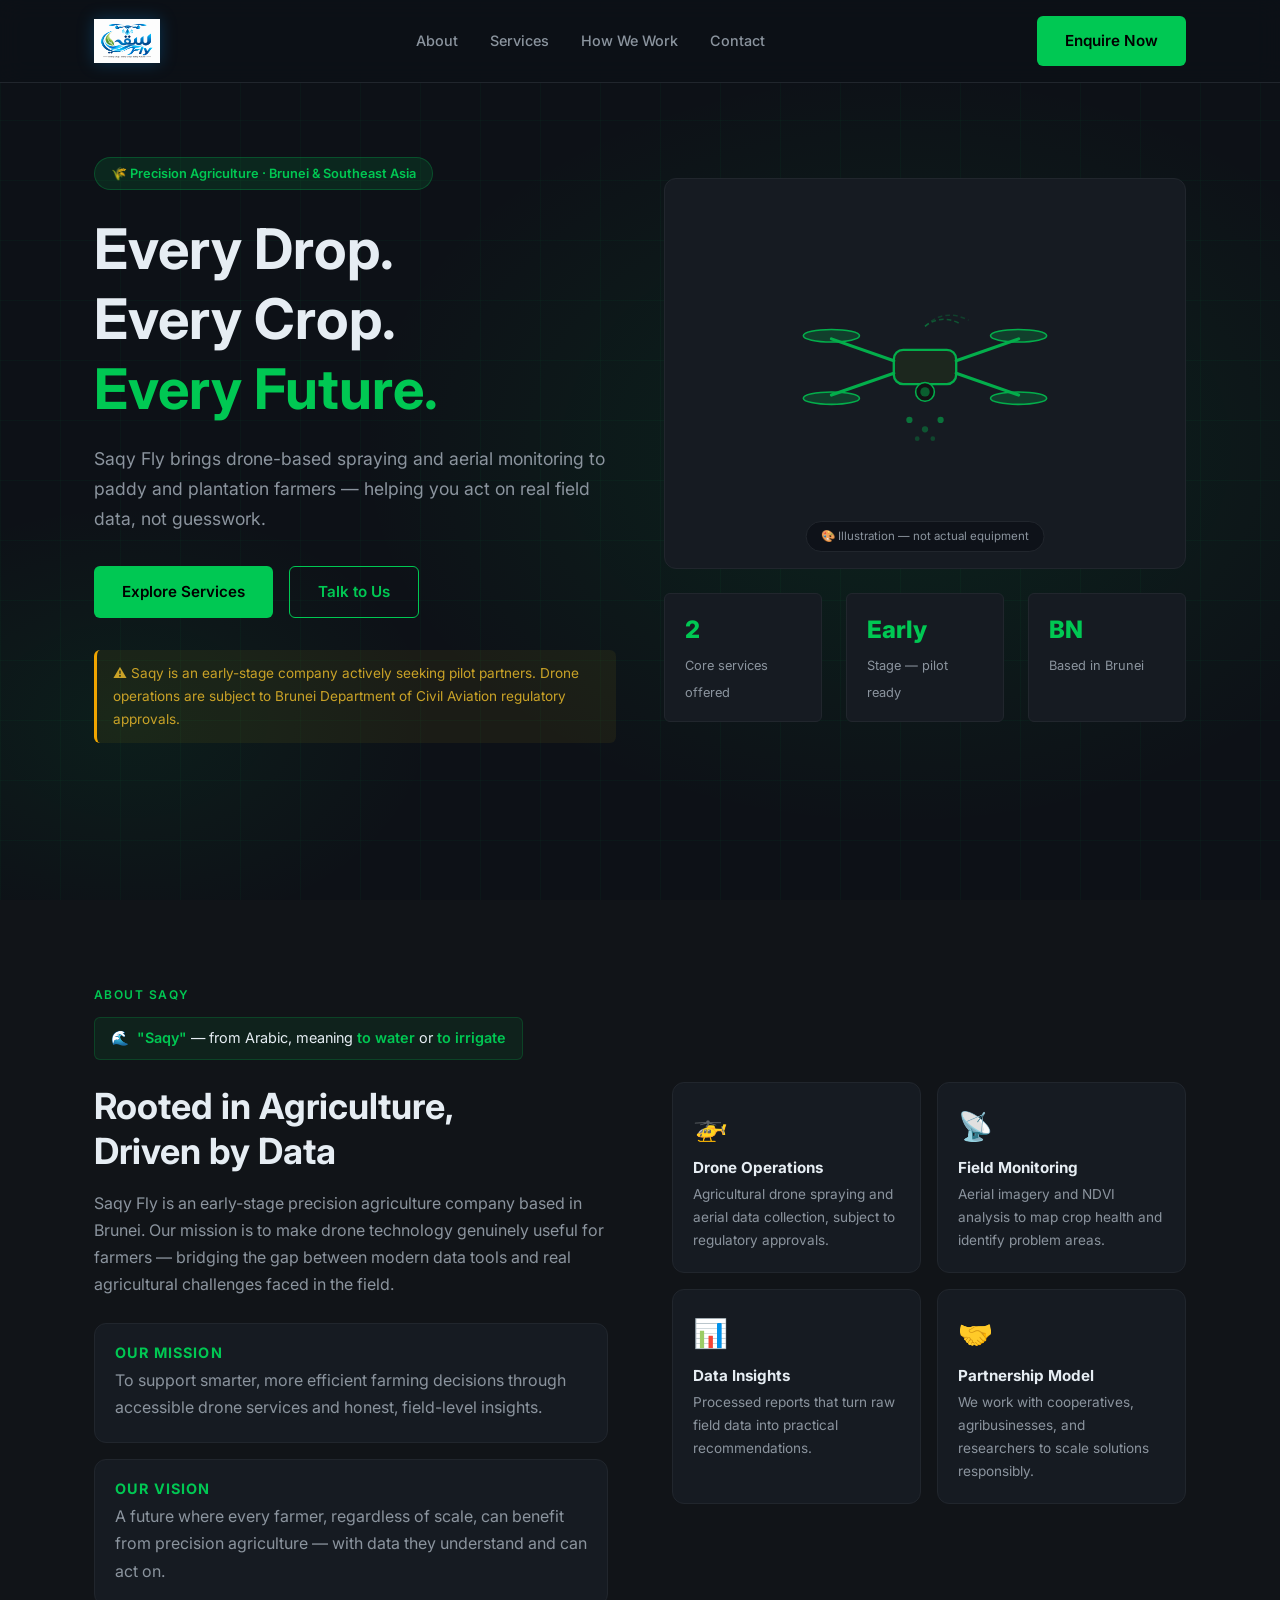
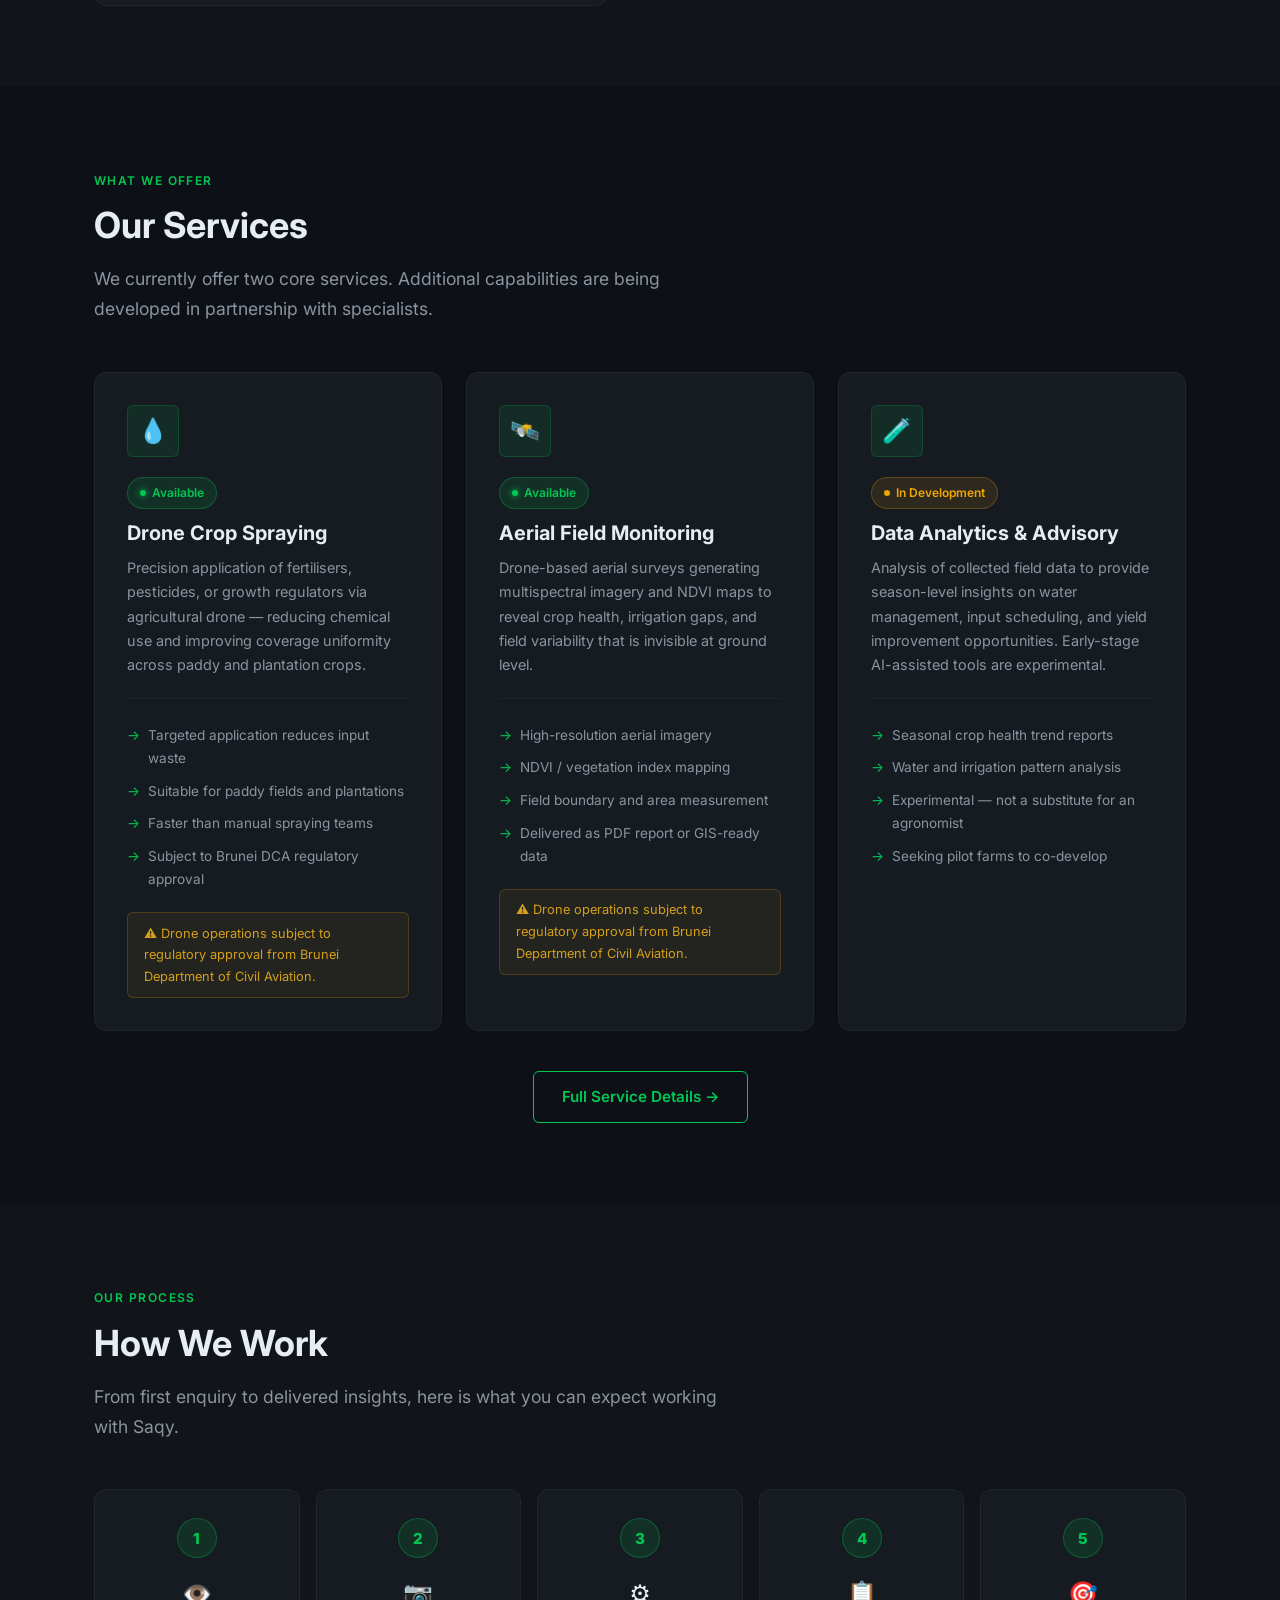
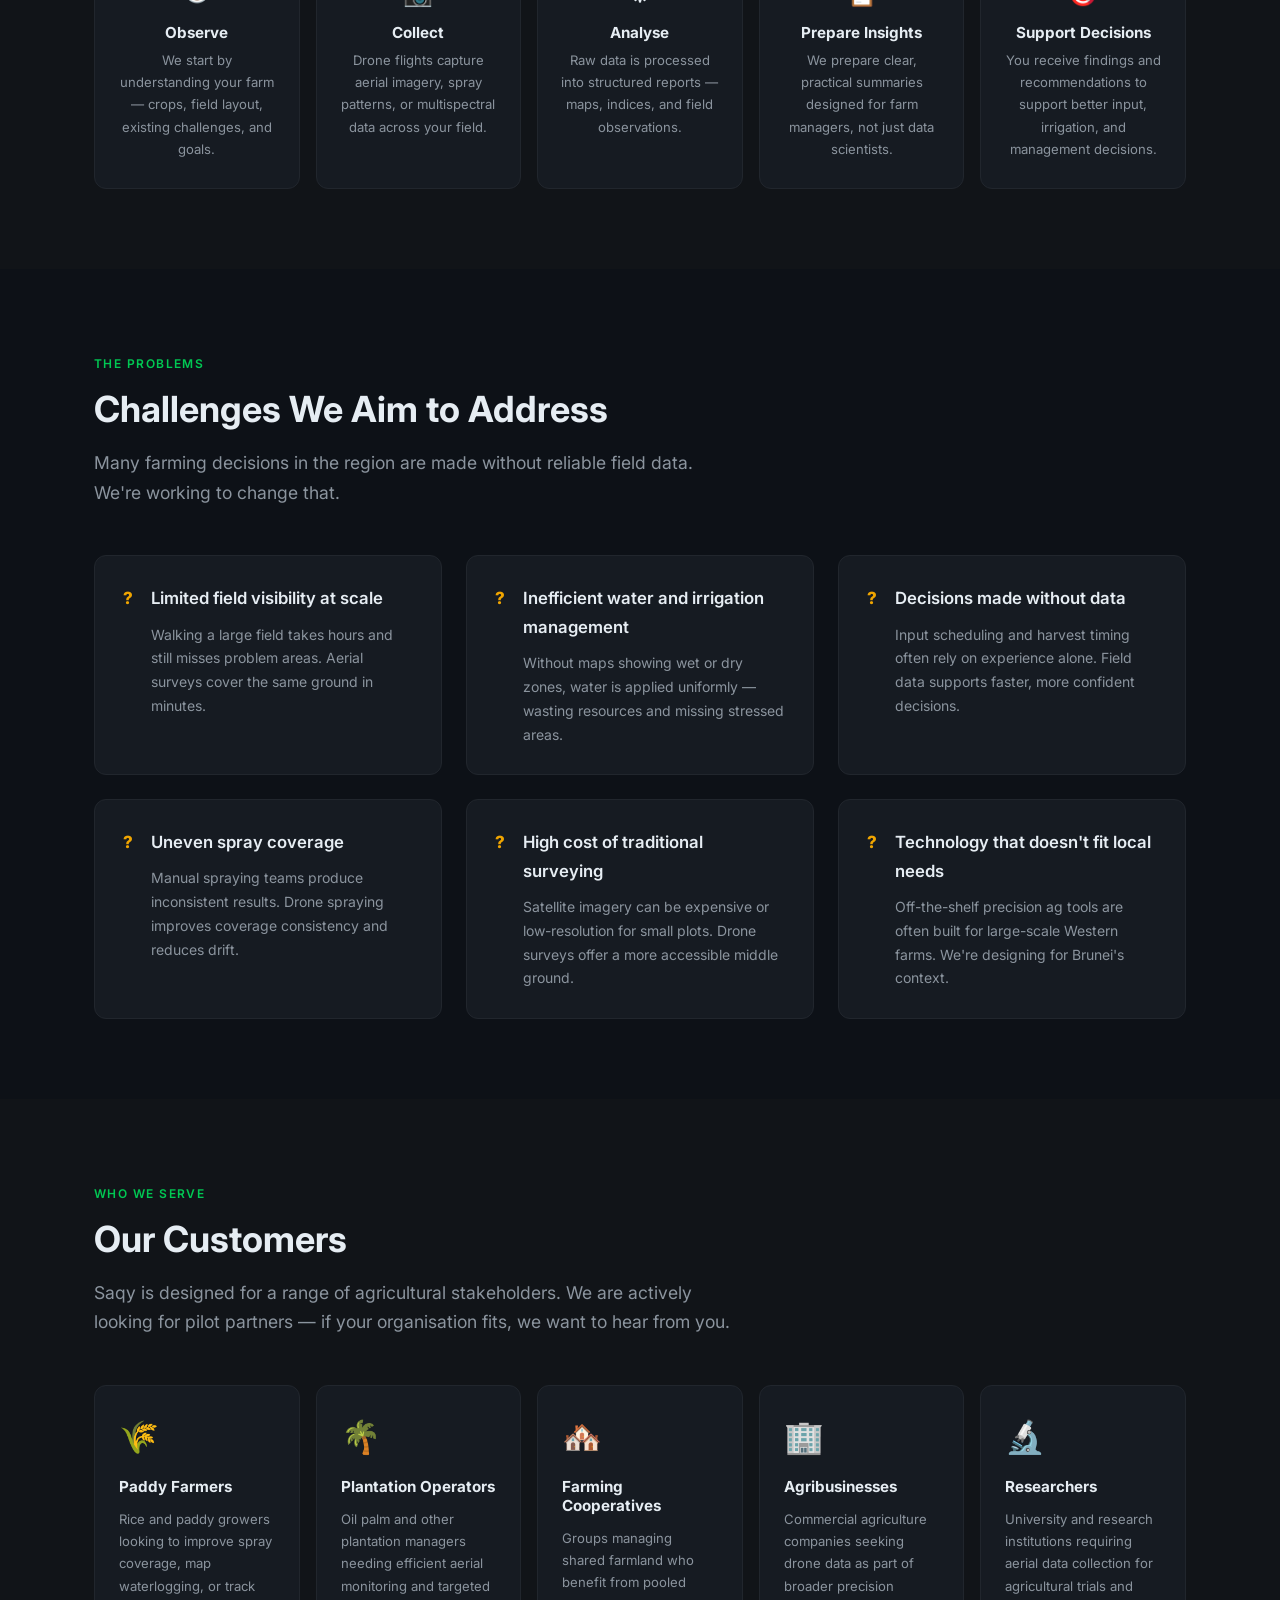
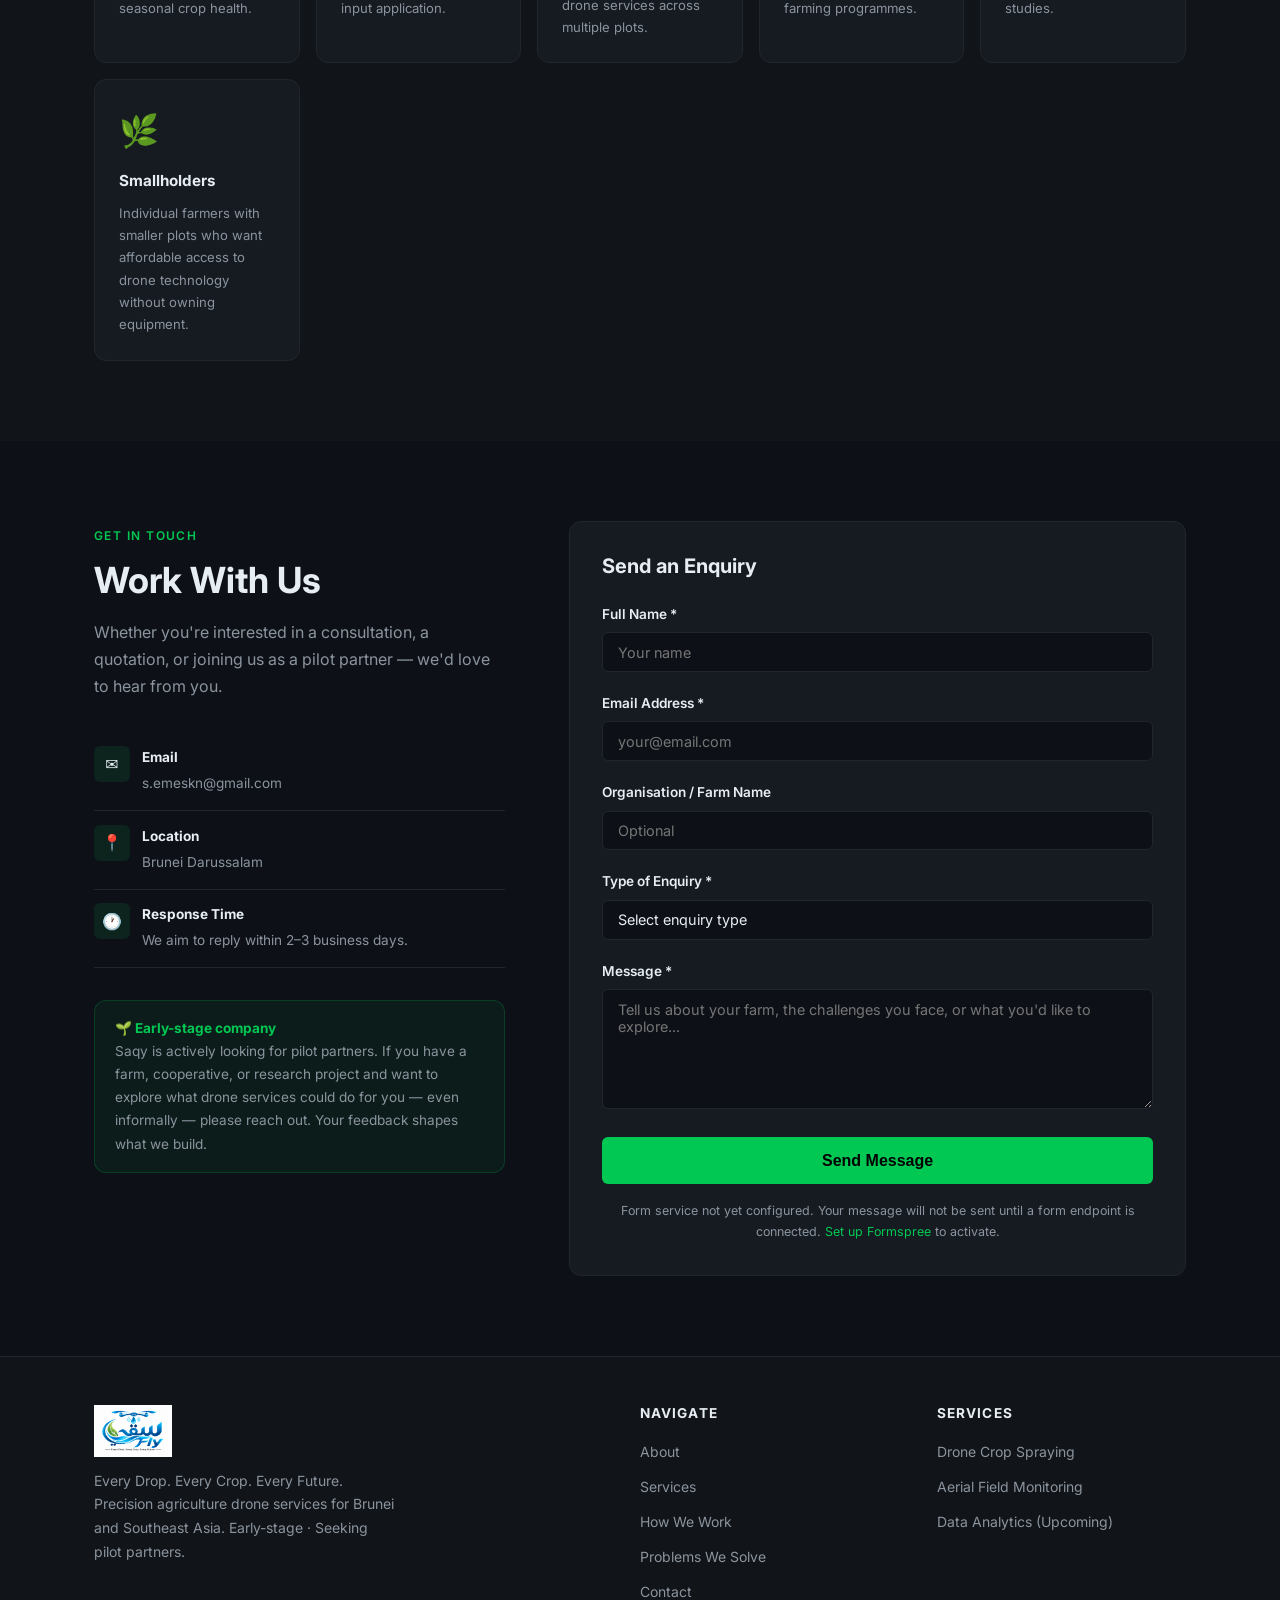
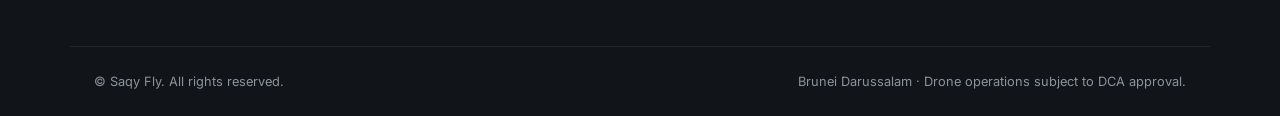
==== index.html @ 75790eb8 "Initial launch: Saqy Fly website with logo, services, and contact form" ====
<!DOCTYPE html>
<html lang="en">
<head>
  <meta charset="UTF-8" />
  <meta name="viewport" content="width=device-width, initial-scale=1.0" />
  <title>Saqy Fly — Precision Agriculture Drone Services | Brunei</title>
  <meta name="description" content="Saqy Fly provides drone-based crop spraying and field monitoring services to support smarter, data-driven farming in Brunei and Southeast Asia. Every Drop. Every Crop. Every Future." />
  <meta property="og:title" content="Saqy — Precision Agriculture Drone Services" />
  <meta property="og:description" content="Drone spraying, aerial monitoring, and data-driven insights for paddy and plantation farmers in Brunei." />
  <meta property="og:type" content="website" />
  <link rel="preconnect" href="https://fonts.googleapis.com" />
  <link rel="preconnect" href="https://fonts.gstatic.com" crossorigin />
  <link href="https://fonts.googleapis.com/css2?family=Inter:wght@400;500;600;700;800&display=swap" rel="stylesheet" />
  <link rel="stylesheet" href="css/style.css" />
  <link rel="icon" href="data:image/svg+xml,<svg xmlns='http://www.w3.org/2000/svg' viewBox='0 0 32 32'><rect width='32' height='32' rx='6' fill='%2300c853'/><text x='6' y='24' font-size='20' font-weight='900' fill='%23000'>S</text></svg>" />
</head>
<body>

  <!-- ══ NAV ══ -->
  <nav class="nav">
    <div class="container nav__inner">
      <a href="/" class="nav__logo">
        <img src="images/logo.png" alt="Saqy Fly logo" class="nav__logo-img" />
      </a>
      <ul class="nav__links">
        <li><a href="/#about">About</a></li>
        <li><a href="/services/">Services</a></li>
        <li><a href="/#how">How We Work</a></li>
        <li><a href="/#contact">Contact</a></li>
      </ul>
      <a href="/#contact" class="btn btn-primary nav__cta">Enquire Now</a>
      <button class="nav__hamburger" id="hamburger" aria-label="Open menu">
        <span></span><span></span><span></span>
      </button>
    </div>
  </nav>

  <!-- Mobile Nav -->
  <div class="nav__mobile" id="mobileNav">
    <button class="nav__close" id="navClose" aria-label="Close menu">✕</button>
    <a href="/#about" onclick="closeMobileNav()">About</a>
    <a href="/services/" onclick="closeMobileNav()">Services</a>
    <a href="/#how" onclick="closeMobileNav()">How We Work</a>
    <a href="/#contact" onclick="closeMobileNav()">Contact</a>
    <a href="/#contact" class="btn btn-primary" onclick="closeMobileNav()">Enquire Now</a>
  </div>

  <!-- ══ HERO ══ -->
  <section class="hero" id="home">
    <div class="hero__bg"></div>
    <div class="hero__grid-lines"></div>
    <div class="container hero__inner">
      <div class="hero__content">
        <div class="hero__eyebrow">
          🌾 Precision Agriculture · Brunei &amp; Southeast Asia
        </div>
        <h1 class="hero__title">
          Every Drop.<br>Every Crop.<br><em>Every Future.</em>
        </h1>
        <p class="hero__subtitle">
          Saqy Fly brings drone-based spraying and aerial monitoring to paddy and plantation farmers — helping you act on real field data, not guesswork.
        </p>
        <div class="hero__actions">
          <a href="/services/" class="btn btn-primary">Explore Services</a>
          <a href="/#contact" class="btn btn-outline">Talk to Us</a>
        </div>
        <div class="hero__notice">
          ⚠️ Saqy is an early-stage company actively seeking pilot partners. Drone operations are subject to Brunei Department of Civil Aviation regulatory approvals.
        </div>
      </div>
      <div class="hero__image-wrap">
        <div class="hero__drone-visual">
          <!-- Illustrative drone SVG -->
          <svg viewBox="0 0 200 140" fill="none" xmlns="http://www.w3.org/2000/svg">
            <!-- Body -->
            <rect x="80" y="55" width="40" height="22" rx="6" fill="#1e2a1e" stroke="#00c853" stroke-width="1.5"/>
            <!-- Arms -->
            <line x1="80" y1="62" x2="40" y2="48" stroke="#00c853" stroke-width="2" stroke-linecap="round"/>
            <line x1="120" y1="62" x2="160" y2="48" stroke="#00c853" stroke-width="2" stroke-linecap="round"/>
            <line x1="80" y1="70" x2="40" y2="84" stroke="#00c853" stroke-width="2" stroke-linecap="round"/>
            <line x1="120" y1="70" x2="160" y2="84" stroke="#00c853" stroke-width="2" stroke-linecap="round"/>
            <!-- Propellers -->
            <ellipse cx="40" cy="46" rx="18" ry="4" fill="#00c85340" stroke="#00c853" stroke-width="1"/>
            <ellipse cx="160" cy="46" rx="18" ry="4" fill="#00c85340" stroke="#00c853" stroke-width="1"/>
            <ellipse cx="40" cy="86" rx="18" ry="4" fill="#00c85340" stroke="#00c853" stroke-width="1"/>
            <ellipse cx="160" cy="86" rx="18" ry="4" fill="#00c85340" stroke="#00c853" stroke-width="1"/>
            <!-- Camera -->
            <circle cx="100" cy="82" r="6" fill="#111" stroke="#00c853" stroke-width="1"/>
            <circle cx="100" cy="82" r="3" fill="#00c853" opacity=".5"/>
            <!-- Spray dots -->
            <circle cx="90" cy="100" r="2" fill="#00c853" opacity=".6"/>
            <circle cx="100" cy="106" r="2" fill="#00c853" opacity=".4"/>
            <circle cx="110" cy="100" r="2" fill="#00c853" opacity=".6"/>
            <circle cx="95" cy="112" r="1.5" fill="#00c853" opacity=".3"/>
            <circle cx="105" cy="112" r="1.5" fill="#00c853" opacity=".3"/>
            <!-- Signal arcs -->
            <path d="M100 40 Q110 32 122 38" stroke="#00c853" stroke-width="1" stroke-dasharray="3 2" opacity=".4" fill="none"/>
            <path d="M100 40 Q112 28 128 36" stroke="#00c853" stroke-width="1" stroke-dasharray="3 2" opacity=".25" fill="none"/>
          </svg>
          <span class="hero__image-label">🎨 Illustration — not actual equipment</span>
        </div>
        <div class="hero__stat-row">
          <div class="hero__stat">
            <strong>2</strong>
            <span>Core services offered</span>
          </div>
          <div class="hero__stat">
            <strong>Early</strong>
            <span>Stage — pilot ready</span>
          </div>
          <div class="hero__stat">
            <strong>BN</strong>
            <span>Based in Brunei</span>
          </div>
        </div>
      </div>
    </div>
  </section>

  <!-- ══ ABOUT ══ -->
  <section class="about-strip" id="about">
    <div class="container about-strip__inner">
      <div>
        <span class="section-label">About Saqy</span>
        <div class="about-strip__meaning">
          <span>🌊</span>
          <span><em>"Saqy"</em> — from Arabic, meaning <em>to water</em> or <em>to irrigate</em></span>
        </div>
        <h2 class="section-title">Rooted in Agriculture,<br>Driven by Data</h2>
        <p>
          Saqy Fly is an early-stage precision agriculture company based in Brunei. Our mission is to make drone technology genuinely useful for farmers — bridging the gap between modern data tools and real agricultural challenges faced in the field.
        </p>
        <div class="about-strip__mission">
          <h4>Our Mission</h4>
          <p>To support smarter, more efficient farming decisions through accessible drone services and honest, field-level insights.</p>
        </div>
        <div class="about-strip__mission mt-2">
          <h4>Our Vision</h4>
          <p>A future where every farmer, regardless of scale, can benefit from precision agriculture — with data they understand and can act on.</p>
        </div>
      </div>
      <div class="about-strip__pillars">
        <div class="pillar">
          <div class="pillar__icon">🚁</div>
          <h4>Drone Operations</h4>
          <p>Agricultural drone spraying and aerial data collection, subject to regulatory approvals.</p>
        </div>
        <div class="pillar">
          <div class="pillar__icon">📡</div>
          <h4>Field Monitoring</h4>
          <p>Aerial imagery and NDVI analysis to map crop health and identify problem areas.</p>
        </div>
        <div class="pillar">
          <div class="pillar__icon">📊</div>
          <h4>Data Insights</h4>
          <p>Processed reports that turn raw field data into practical recommendations.</p>
        </div>
        <div class="pillar">
          <div class="pillar__icon">🤝</div>
          <h4>Partnership Model</h4>
          <p>We work with cooperatives, agribusinesses, and researchers to scale solutions responsibly.</p>
        </div>
      </div>
    </div>
  </section>

  <!-- ══ SERVICES (PREVIEW) ══ -->
  <section class="services" id="services">
    <div class="container">
      <span class="section-label">What We Offer</span>
      <h2 class="section-title">Our Services</h2>
      <p class="section-subtitle">
        We currently offer two core services. Additional capabilities are being developed in partnership with specialists.
      </p>
      <div class="services__grid">

        <!-- Service 1: Spraying -->
        <div class="service-card">
          <div class="service-card__icon">💧</div>
          <span class="status-badge status--available">Available</span>
          <h3 style="margin-top:.75rem;">Drone Crop Spraying</h3>
          <p>Precision application of fertilisers, pesticides, or growth regulators via agricultural drone — reducing chemical use and improving coverage uniformity across paddy and plantation crops.</p>
          <ul class="service-card__details">
            <li>Targeted application reduces input waste</li>
            <li>Suitable for paddy fields and plantations</li>
            <li>Faster than manual spraying teams</li>
            <li>Subject to Brunei DCA regulatory approval</li>
          </ul>
          <div class="regulatory-note">⚠️ Drone operations subject to regulatory approval from Brunei Department of Civil Aviation.</div>
        </div>

        <!-- Service 2: Monitoring -->
        <div class="service-card">
          <div class="service-card__icon">🛰️</div>
          <span class="status-badge status--available">Available</span>
          <h3 style="margin-top:.75rem;">Aerial Field Monitoring</h3>
          <p>Drone-based aerial surveys generating multispectral imagery and NDVI maps to reveal crop health, irrigation gaps, and field variability that is invisible at ground level.</p>
          <ul class="service-card__details">
            <li>High-resolution aerial imagery</li>
            <li>NDVI / vegetation index mapping</li>
            <li>Field boundary and area measurement</li>
            <li>Delivered as PDF report or GIS-ready data</li>
          </ul>
          <div class="regulatory-note">⚠️ Drone operations subject to regulatory approval from Brunei Department of Civil Aviation.</div>
        </div>

        <!-- Service 3: Coming Soon -->
        <div class="service-card">
          <div class="service-card__icon">🧪</div>
          <span class="status-badge status--development">In Development</span>
          <h3 style="margin-top:.75rem;">Data Analytics &amp; Advisory</h3>
          <p>Analysis of collected field data to provide season-level insights on water management, input scheduling, and yield improvement opportunities. Early-stage AI-assisted tools are experimental.</p>
          <ul class="service-card__details">
            <li>Seasonal crop health trend reports</li>
            <li>Water and irrigation pattern analysis</li>
            <li>Experimental — not a substitute for an agronomist</li>
            <li>Seeking pilot farms to co-develop</li>
          </ul>
        </div>

      </div>
      <div style="text-align:center; margin-top:2.5rem;">
        <a href="/services/" class="btn btn-outline">Full Service Details →</a>
      </div>
    </div>
  </section>

  <!-- ══ HOW WE WORK ══ -->
  <section class="how" id="how">
    <div class="container">
      <span class="section-label">Our Process</span>
      <h2 class="section-title">How We Work</h2>
      <p class="section-subtitle">From first enquiry to delivered insights, here is what you can expect working with Saqy.</p>
      <div class="process-steps">
        <div class="process-step">
          <div class="process-step__num">1</div>
          <div class="process-step__icon">👁️</div>
          <h4>Observe</h4>
          <p>We start by understanding your farm — crops, field layout, existing challenges, and goals.</p>
        </div>
        <div class="process-step">
          <div class="process-step__num">2</div>
          <div class="process-step__icon">📷</div>
          <h4>Collect</h4>
          <p>Drone flights capture aerial imagery, spray patterns, or multispectral data across your field.</p>
        </div>
        <div class="process-step">
          <div class="process-step__num">3</div>
          <div class="process-step__icon">⚙️</div>
          <h4>Analyse</h4>
          <p>Raw data is processed into structured reports — maps, indices, and field observations.</p>
        </div>
        <div class="process-step">
          <div class="process-step__num">4</div>
          <div class="process-step__icon">📋</div>
          <h4>Prepare Insights</h4>
          <p>We prepare clear, practical summaries designed for farm managers, not just data scientists.</p>
        </div>
        <div class="process-step">
          <div class="process-step__num">5</div>
          <div class="process-step__icon">🎯</div>
          <h4>Support Decisions</h4>
          <p>You receive findings and recommendations to support better input, irrigation, and management decisions.</p>
        </div>
      </div>
    </div>
  </section>

  <!-- ══ PROBLEMS WE SOLVE ══ -->
  <section class="problems" id="problems">
    <div class="container">
      <span class="section-label">The Problems</span>
      <h2 class="section-title">Challenges We Aim to Address</h2>
      <p class="section-subtitle">Many farming decisions in the region are made without reliable field data. We're working to change that.</p>
      <div class="problems__grid">
        <div class="problem-card">
          <div class="problem-card__q">Limited field visibility at scale</div>
          <p>Walking a large field takes hours and still misses problem areas. Aerial surveys cover the same ground in minutes.</p>
        </div>
        <div class="problem-card">
          <div class="problem-card__q">Inefficient water and irrigation management</div>
          <p>Without maps showing wet or dry zones, water is applied uniformly — wasting resources and missing stressed areas.</p>
        </div>
        <div class="problem-card">
          <div class="problem-card__q">Decisions made without data</div>
          <p>Input scheduling and harvest timing often rely on experience alone. Field data supports faster, more confident decisions.</p>
        </div>
        <div class="problem-card">
          <div class="problem-card__q">Uneven spray coverage</div>
          <p>Manual spraying teams produce inconsistent results. Drone spraying improves coverage consistency and reduces drift.</p>
        </div>
        <div class="problem-card">
          <div class="problem-card__q">High cost of traditional surveying</div>
          <p>Satellite imagery can be expensive or low-resolution for small plots. Drone surveys offer a more accessible middle ground.</p>
        </div>
        <div class="problem-card">
          <div class="problem-card__q">Technology that doesn't fit local needs</div>
          <p>Off-the-shelf precision ag tools are often built for large-scale Western farms. We're designing for Brunei's context.</p>
        </div>
      </div>
    </div>
  </section>

  <!-- ══ WHO WE SERVE ══ -->
  <section class="customers" id="customers">
    <div class="container">
      <span class="section-label">Who We Serve</span>
      <h2 class="section-title">Our Customers</h2>
      <p class="section-subtitle">
        Saqy is designed for a range of agricultural stakeholders. We are actively looking for pilot partners — if your organisation fits, we want to hear from you.
      </p>
      <div class="customers__grid">
        <div class="customer-card">
          <div class="customer-card__icon">🌾</div>
          <h4>Paddy Farmers</h4>
          <p>Rice and paddy growers looking to improve spray coverage, map waterlogging, or track seasonal crop health.</p>
        </div>
        <div class="customer-card">
          <div class="customer-card__icon">🌴</div>
          <h4>Plantation Operators</h4>
          <p>Oil palm and other plantation managers needing efficient aerial monitoring and targeted input application.</p>
        </div>
        <div class="customer-card">
          <div class="customer-card__icon">🏘️</div>
          <h4>Farming Cooperatives</h4>
          <p>Groups managing shared farmland who benefit from pooled drone services across multiple plots.</p>
        </div>
        <div class="customer-card">
          <div class="customer-card__icon">🏢</div>
          <h4>Agribusinesses</h4>
          <p>Commercial agriculture companies seeking drone data as part of broader precision farming programmes.</p>
        </div>
        <div class="customer-card">
          <div class="customer-card__icon">🔬</div>
          <h4>Researchers</h4>
          <p>University and research institutions requiring aerial data collection for agricultural trials and studies.</p>
        </div>
        <div class="customer-card">
          <div class="customer-card__icon">🌿</div>
          <h4>Smallholders</h4>
          <p>Individual farmers with smaller plots who want affordable access to drone technology without owning equipment.</p>
        </div>
      </div>
    </div>
  </section>

  <!-- ══ CONTACT ══ -->
  <section class="contact" id="contact">
    <div class="container contact__inner">
      <div class="contact__info">
        <span class="section-label">Get In Touch</span>
        <h2>Work With Us</h2>
        <p>Whether you're interested in a consultation, a quotation, or joining us as a pilot partner — we'd love to hear from you.</p>

        <div class="contact__detail">
          <div class="contact__detail__icon">✉️</div>
          <div>
            <strong>Email</strong>
            <span>s.emeskn@gmail.com</span>
          </div>
        </div>
        <div class="contact__detail">
          <div class="contact__detail__icon">📍</div>
          <div>
            <strong>Location</strong>
            <span>Brunei Darussalam</span>
          </div>
        </div>
        <div class="contact__detail">
          <div class="contact__detail__icon">🕐</div>
          <div>
            <strong>Response Time</strong>
            <span>We aim to reply within 2–3 business days.</span>
          </div>
        </div>

        <div class="contact__stage-note">
          <strong>🌱 Early-stage company</strong><br>
          Saqy is actively looking for pilot partners. If you have a farm, cooperative, or research project and want to explore what drone services could do for you — even informally — please reach out. Your feedback shapes what we build.
        </div>
      </div>

      <div>
        <form class="contact__form" id="contactForm">
          <h3 style="margin-bottom:1.5rem;">Send an Enquiry</h3>

          <div class="form-group">
            <label for="name">Full Name *</label>
            <input type="text" id="name" name="name" required placeholder="Your name" />
          </div>

          <div class="form-group">
            <label for="email">Email Address *</label>
            <input type="email" id="email" name="email" required placeholder="your@email.com" />
          </div>

          <div class="form-group">
            <label for="organisation">Organisation / Farm Name</label>
            <input type="text" id="organisation" name="organisation" placeholder="Optional" />
          </div>

          <div class="form-group">
            <label for="enquiry_type">Type of Enquiry *</label>
            <select id="enquiry_type" name="enquiry_type" required>
              <option value="" disabled selected>Select enquiry type</option>
              <option value="consultation">General Consultation</option>
              <option value="quotation">Request a Quotation</option>
              <option value="pilot">Pilot Partnership</option>
              <option value="research">Research Collaboration</option>
              <option value="other">Other</option>
            </select>
          </div>

          <div class="form-group">
            <label for="message">Message *</label>
            <textarea id="message" name="message" required placeholder="Tell us about your farm, the challenges you face, or what you'd like to explore..."></textarea>
          </div>

          <button type="submit" class="btn btn-primary form__submit">Send Message</button>
          <div class="form__notice">
            Form service not yet configured. Your message will not be sent until a form endpoint is connected. <a href="https://formspree.io" target="_blank" rel="noopener">Set up Formspree</a> to activate.
          </div>
          <div class="form__status" id="formStatus"></div>
        </form>
      </div>
    </div>
  </section>

  <!-- ══ FOOTER ══ -->
  <footer class="footer">
    <div class="container footer__inner">
      <div class="footer__brand">
        <div class="footer__logo">
          <img src="images/logo.png" alt="Saqy Fly" style="height:52px; width:auto;" />
        </div>
        <p>Every Drop. Every Crop. Every Future.<br>Precision agriculture drone services for Brunei and Southeast Asia. Early-stage · Seeking pilot partners.</p>
      </div>
      <div class="footer__col">
        <h4>Navigate</h4>
        <ul>
          <li><a href="/#about">About</a></li>
          <li><a href="/services/">Services</a></li>
          <li><a href="/#how">How We Work</a></li>
          <li><a href="/#problems">Problems We Solve</a></li>
          <li><a href="/#contact">Contact</a></li>
        </ul>
      </div>
      <div class="footer__col">
        <h4>Services</h4>
        <ul>
          <li><a href="/services/#spraying">Drone Crop Spraying</a></li>
          <li><a href="/services/#monitoring">Aerial Field Monitoring</a></li>
          <li><a href="/services/#analytics">Data Analytics (Upcoming)</a></li>
        </ul>
      </div>
    </div>
    <div class="container footer__bottom">
      <span>© <span id="year"></span> Saqy Fly. All rights reserved.</span>
      <span>Brunei Darussalam · Drone operations subject to DCA approval.</span>
    </div>
  </footer>

  <script src="js/main.js"></script>
</body>
</html>
---- css/style.css ----
/* ============================================================
   SAQY — Global Stylesheet
   Palette: Dark charcoal bg · Emerald green accent · White text
   ============================================================ */

:root {
  --bg-dark:    #0d1117;
  --bg-card:    #161b22;
  --bg-section: #111418;
  --accent:     #00c853;
  --accent-dim: #00843a;
  --accent-glow:#00ff6a22;
  --text-main:  #e6edf3;
  --text-muted: #8b949e;
  --border:     #21262d;
  --radius:     12px;
  --radius-sm:  6px;
  --shadow:     0 4px 24px rgba(0,0,0,.5);
  --transition: 0.25s ease;
  --max-w:      1140px;
  --font:       'Inter', system-ui, -apple-system, sans-serif;
}

/* ── Reset ── */
*, *::before, *::after { box-sizing: border-box; margin: 0; padding: 0; }
html { scroll-behavior: smooth; font-size: 16px; }
body {
  font-family: var(--font);
  background: var(--bg-dark);
  color: var(--text-main);
  line-height: 1.7;
  -webkit-font-smoothing: antialiased;
}
img { max-width: 100%; display: block; }
a { color: var(--accent); text-decoration: none; }
a:hover { text-decoration: underline; }

/* ── Typography ── */
h1,h2,h3,h4 { font-weight: 700; line-height: 1.25; }
h1 { font-size: clamp(2rem, 5vw, 3.5rem); }
h2 { font-size: clamp(1.5rem, 3.5vw, 2.25rem); }
h3 { font-size: 1.25rem; }
p  { color: var(--text-muted); }
p strong { color: var(--text-main); }

/* ── Layout Utility ── */
.container { max-width: var(--max-w); margin: 0 auto; padding: 0 1.5rem; }
section { padding: 5rem 0; }
.section-label {
  display: inline-block;
  text-transform: uppercase;
  letter-spacing: .12em;
  font-size: .75rem;
  font-weight: 600;
  color: var(--accent);
  margin-bottom: .75rem;
}
.section-title { margin-bottom: 1rem; }
.section-subtitle { font-size: 1.1rem; max-width: 640px; }

/* ── Buttons ── */
.btn {
  display: inline-flex;
  align-items: center;
  gap: .5rem;
  padding: .75rem 1.75rem;
  border-radius: var(--radius-sm);
  font-weight: 600;
  font-size: .95rem;
  cursor: pointer;
  border: none;
  transition: var(--transition);
  text-decoration: none;
}
.btn-primary {
  background: var(--accent);
  color: #000;
}
.btn-primary:hover { background: #00e65e; text-decoration: none; }
.btn-outline {
  background: transparent;
  color: var(--accent);
  border: 1.5px solid var(--accent);
}
.btn-outline:hover { background: var(--accent-glow); text-decoration: none; }

/* ── NAV ── */
.nav {
  position: fixed; top: 0; left: 0; right: 0; z-index: 100;
  padding: 1rem 0;
  background: rgba(13,17,23,.92);
  backdrop-filter: blur(12px);
  border-bottom: 1px solid var(--border);
  transition: var(--transition);
}
.nav__inner {
  display: flex;
  align-items: center;
  justify-content: space-between;
}
.nav__logo {
  display: flex;
  align-items: center;
  gap: .6rem;
  font-size: 1.35rem;
  font-weight: 800;
  color: var(--text-main);
  text-decoration: none;
}
.nav__logo span { color: var(--accent); }
.nav__logo svg { width:34px; height:34px; }
.nav__logo-img {
  height: 44px;
  width: auto;
  object-fit: contain;
  /* White background logo on dark nav — add a subtle glow */
  filter: drop-shadow(0 0 8px rgba(0,150,255,.25));
  transition: filter var(--transition);
}
.nav__logo-img:hover {
  filter: drop-shadow(0 0 12px rgba(0,150,255,.45));
}
.nav__links {
  display: flex;
  align-items: center;
  gap: 2rem;
  list-style: none;
}
.nav__links a {
  color: var(--text-muted);
  font-size: .9rem;
  font-weight: 500;
  transition: var(--transition);
}
.nav__links a:hover, .nav__links a.active { color: var(--text-main); text-decoration: none; }
.nav__cta { margin-left: 1rem; }

/* Hamburger */
.nav__hamburger {
  display: none;
  flex-direction: column;
  gap: 5px;
  cursor: pointer;
  padding: .4rem;
  background: none;
  border: none;
}
.nav__hamburger span {
  display: block;
  width: 24px;
  height: 2px;
  background: var(--text-main);
  border-radius: 2px;
  transition: var(--transition);
}

/* Mobile nav */
.nav__mobile {
  display: none;
  position: fixed;
  inset: 0;
  background: var(--bg-dark);
  z-index: 99;
  flex-direction: column;
  align-items: center;
  justify-content: center;
  gap: 2rem;
}
.nav__mobile.open { display: flex; }
.nav__mobile a {
  font-size: 1.5rem;
  font-weight: 700;
  color: var(--text-main);
}
.nav__mobile a:hover { color: var(--accent); }
.nav__close {
  position: absolute;
  top: 1.5rem; right: 1.5rem;
  background: none; border: none;
  color: var(--text-main);
  font-size: 1.75rem;
  cursor: pointer;
}

/* ── HERO ── */
.hero {
  min-height: 100vh;
  display: flex;
  align-items: center;
  padding-top: 80px;
  position: relative;
  overflow: hidden;
}
.hero__bg {
  position: absolute;
  inset: 0;
  background:
    radial-gradient(ellipse 60% 60% at 70% 50%, rgba(0,200,83,.10) 0%, transparent 70%),
    radial-gradient(ellipse 40% 40% at 10% 80%, rgba(0,200,83,.07) 0%, transparent 60%);
}
.hero__grid-lines {
  position: absolute;
  inset: 0;
  background-image:
    linear-gradient(rgba(0,200,83,.04) 1px, transparent 1px),
    linear-gradient(90deg, rgba(0,200,83,.04) 1px, transparent 1px);
  background-size: 60px 60px;
}
.hero__inner {
  position: relative;
  z-index: 1;
  display: grid;
  grid-template-columns: 1fr 1fr;
  gap: 3rem;
  align-items: center;
}
.hero__eyebrow {
  display: inline-flex;
  align-items: center;
  gap: .5rem;
  background: rgba(0,200,83,.12);
  border: 1px solid rgba(0,200,83,.25);
  border-radius: 100px;
  padding: .3rem 1rem;
  font-size: .8rem;
  font-weight: 600;
  color: var(--accent);
  margin-bottom: 1.5rem;
}
.hero__title { margin-bottom: 1.25rem; }
.hero__title em { font-style: normal; color: var(--accent); }
.hero__subtitle { font-size: 1.1rem; margin-bottom: 2rem; max-width: 520px; }
.hero__actions { display: flex; gap: 1rem; flex-wrap: wrap; }
.hero__notice {
  margin-top: 2rem;
  padding: .75rem 1rem;
  background: rgba(255,200,0,.06);
  border-left: 3px solid #f0a500;
  border-radius: var(--radius-sm);
  font-size: .85rem;
  color: #c9a227;
}
.hero__image-wrap {
  position: relative;
}
.hero__drone-visual {
  width: 100%;
  aspect-ratio: 4/3;
  background: var(--bg-card);
  border: 1px solid var(--border);
  border-radius: var(--radius);
  display: flex;
  align-items: center;
  justify-content: center;
  overflow: hidden;
  position: relative;
}
.hero__drone-visual svg {
  width: 60%;
  opacity: .85;
  animation: float 4s ease-in-out infinite;
}
@keyframes float {
  0%,100% { transform: translateY(0); }
  50% { transform: translateY(-14px); }
}
.hero__image-label {
  position: absolute;
  bottom: 1rem; left: 50%; transform: translateX(-50%);
  background: rgba(13,17,23,.8);
  border: 1px solid var(--border);
  border-radius: 100px;
  padding: .3rem .9rem;
  font-size: .72rem;
  color: var(--text-muted);
  white-space: nowrap;
}
.hero__stat-row {
  display: flex;
  gap: 1.5rem;
  margin-top: 1.5rem;
}
.hero__stat {
  background: var(--bg-card);
  border: 1px solid var(--border);
  border-radius: var(--radius-sm);
  padding: 1rem 1.25rem;
  flex: 1;
}
.hero__stat strong {
  display: block;
  font-size: 1.5rem;
  font-weight: 800;
  color: var(--accent);
}
.hero__stat span { font-size: .8rem; color: var(--text-muted); }

/* ── ABOUT STRIP ── */
.about-strip { background: var(--bg-section); }
.about-strip__inner {
  display: grid;
  grid-template-columns: 1fr 1fr;
  gap: 4rem;
  align-items: center;
}
.about-strip__meaning {
  display: inline-flex;
  align-items: center;
  gap: .5rem;
  background: rgba(0,200,83,.08);
  border: 1px solid rgba(0,200,83,.2);
  border-radius: var(--radius-sm);
  padding: .5rem 1rem;
  font-size: .9rem;
  margin-bottom: 1.5rem;
}
.about-strip__meaning em { font-style: normal; color: var(--accent); font-weight: 600; }
.about-strip__mission {
  margin-top: 1.5rem;
  padding: 1.25rem;
  background: var(--bg-card);
  border: 1px solid var(--border);
  border-radius: var(--radius);
}
.about-strip__mission h4 { color: var(--accent); margin-bottom: .35rem; font-size: .9rem; text-transform: uppercase; letter-spacing: .08em; }
.about-strip__pillars {
  display: grid;
  grid-template-columns: 1fr 1fr;
  gap: 1rem;
}
.pillar {
  background: var(--bg-card);
  border: 1px solid var(--border);
  border-radius: var(--radius);
  padding: 1.25rem;
}
.pillar__icon { font-size: 1.75rem; margin-bottom: .5rem; }
.pillar h4 { font-size: .95rem; margin-bottom: .35rem; }
.pillar p { font-size: .85rem; }

/* ── SERVICES ── */
.services { background: var(--bg-dark); }
.services__grid {
  display: grid;
  grid-template-columns: repeat(auto-fit, minmax(300px, 1fr));
  gap: 1.5rem;
  margin-top: 3rem;
}
.service-card {
  background: var(--bg-card);
  border: 1px solid var(--border);
  border-radius: var(--radius);
  padding: 2rem;
  position: relative;
  transition: var(--transition);
}
.service-card:hover {
  border-color: var(--accent-dim);
  box-shadow: 0 0 0 1px var(--accent-dim), 0 8px 32px rgba(0,0,0,.4);
}
.service-card__icon {
  width: 52px; height: 52px;
  background: rgba(0,200,83,.1);
  border: 1px solid rgba(0,200,83,.2);
  border-radius: var(--radius-sm);
  display: flex; align-items: center; justify-content: center;
  font-size: 1.5rem;
  margin-bottom: 1.25rem;
}
.service-card h3 { margin-bottom: .6rem; }
.service-card p { font-size: .9rem; margin-bottom: 1.25rem; }
.status-badge {
  display: inline-flex;
  align-items: center;
  gap: .4rem;
  padding: .3rem .75rem;
  border-radius: 100px;
  font-size: .75rem;
  font-weight: 600;
}
.status-badge::before {
  content: '';
  width: 6px; height: 6px;
  border-radius: 50%;
}
.status--available { background: rgba(0,200,83,.12); color: #00c853; border: 1px solid rgba(0,200,83,.3); }
.status--available::before { background: #00c853; box-shadow: 0 0 6px #00c853; }
.status--pilot { background: rgba(0,150,255,.12); color: #60b0ff; border: 1px solid rgba(0,150,255,.3); }
.status--pilot::before { background: #60b0ff; }
.status--partner { background: rgba(160,100,255,.12); color: #c084fc; border: 1px solid rgba(160,100,255,.3); }
.status--partner::before { background: #c084fc; }
.status--development { background: rgba(255,165,0,.1); color: #f0a500; border: 1px solid rgba(255,165,0,.25); }
.status--development::before { background: #f0a500; }

.service-card__details {
  margin-top: 1.25rem;
  padding-top: 1.25rem;
  border-top: 1px solid var(--border);
  list-style: none;
}
.service-card__details li {
  font-size: .85rem;
  color: var(--text-muted);
  padding: .3rem 0;
  display: flex;
  gap: .5rem;
  align-items: flex-start;
}
.service-card__details li::before { content: '→'; color: var(--accent); flex-shrink: 0; }

/* ── HOW WE WORK ── */
.how { background: var(--bg-section); }
.process-steps {
  display: grid;
  grid-template-columns: repeat(auto-fit, minmax(180px, 1fr));
  gap: 1rem;
  margin-top: 3rem;
  position: relative;
}
.process-step {
  background: var(--bg-card);
  border: 1px solid var(--border);
  border-radius: var(--radius);
  padding: 1.75rem 1.25rem;
  text-align: center;
  position: relative;
}
.process-step__num {
  width: 40px; height: 40px;
  border-radius: 50%;
  background: rgba(0,200,83,.12);
  border: 1.5px solid rgba(0,200,83,.3);
  display: flex; align-items: center; justify-content: center;
  font-weight: 800;
  color: var(--accent);
  font-size: .95rem;
  margin: 0 auto 1rem;
}
.process-step__icon { font-size: 1.5rem; margin-bottom: .5rem; }
.process-step h4 { font-size: .95rem; margin-bottom: .4rem; }
.process-step p { font-size: .82rem; }

/* ── PROBLEMS WE SOLVE ── */
.problems { background: var(--bg-dark); }
.problems__grid {
  display: grid;
  grid-template-columns: repeat(auto-fit, minmax(280px, 1fr));
  gap: 1.5rem;
  margin-top: 3rem;
}
.problem-card {
  border: 1px solid var(--border);
  border-radius: var(--radius);
  padding: 1.75rem;
  background: var(--bg-card);
}
.problem-card__q {
  font-size: 1.05rem;
  font-weight: 600;
  color: var(--text-main);
  margin-bottom: .6rem;
  padding-left: 1.75rem;
  position: relative;
}
.problem-card__q::before { content: '?'; position: absolute; left:0; color: #f0a500; font-weight: 800; }
.problem-card p { font-size: .875rem; padding-left: 1.75rem; }

/* ── CUSTOMERS ── */
.customers { background: var(--bg-section); }
.customers__grid {
  display: grid;
  grid-template-columns: repeat(auto-fit, minmax(200px, 1fr));
  gap: 1rem;
  margin-top: 3rem;
}
.customer-card {
  background: var(--bg-card);
  border: 1px solid var(--border);
  border-radius: var(--radius);
  padding: 1.5rem;
  display: flex;
  flex-direction: column;
  align-items: flex-start;
  gap: .75rem;
}
.customer-card__icon { font-size: 2rem; }
.customer-card h4 { font-size: .95rem; }
.customer-card p { font-size: .82rem; }

/* ── CONTACT ── */
.contact { background: var(--bg-dark); }
.contact__inner {
  display: grid;
  grid-template-columns: 1fr 1.5fr;
  gap: 4rem;
  align-items: start;
}
.contact__info h2 { margin-bottom: 1rem; }
.contact__info p { margin-bottom: 2rem; }
.contact__detail {
  display: flex;
  align-items: flex-start;
  gap: .75rem;
  padding: .85rem 0;
  border-bottom: 1px solid var(--border);
}
.contact__detail:last-child { border-bottom: none; }
.contact__detail__icon {
  width: 36px; height: 36px;
  background: rgba(0,200,83,.1);
  border-radius: var(--radius-sm);
  display: flex; align-items: center; justify-content: center;
  font-size: 1rem;
  flex-shrink: 0;
}
.contact__detail strong { display: block; font-size: .85rem; color: var(--text-main); }
.contact__detail span { font-size: .85rem; color: var(--text-muted); }
.contact__stage-note {
  margin-top: 2rem;
  padding: 1rem 1.25rem;
  background: rgba(0,200,83,.06);
  border: 1px solid rgba(0,200,83,.2);
  border-radius: var(--radius);
  font-size: .85rem;
  color: var(--text-muted);
}
.contact__stage-note strong { color: var(--accent); }

/* Form */
.contact__form {
  background: var(--bg-card);
  border: 1px solid var(--border);
  border-radius: var(--radius);
  padding: 2rem;
}
.form-group { margin-bottom: 1.25rem; }
.form-group label {
  display: block;
  font-size: .85rem;
  font-weight: 600;
  color: var(--text-main);
  margin-bottom: .4rem;
}
.form-group input,
.form-group select,
.form-group textarea {
  width: 100%;
  background: var(--bg-dark);
  border: 1px solid var(--border);
  border-radius: var(--radius-sm);
  padding: .65rem .9rem;
  color: var(--text-main);
  font-size: .9rem;
  font-family: var(--font);
  transition: var(--transition);
  outline: none;
}
.form-group input:focus,
.form-group select:focus,
.form-group textarea:focus {
  border-color: var(--accent);
  box-shadow: 0 0 0 3px rgba(0,200,83,.1);
}
.form-group textarea { resize: vertical; min-height: 120px; }
.form-group select { appearance: none; cursor: pointer; }
.form__submit { width: 100%; justify-content: center; font-size: 1rem; padding: .9rem; }
.form__notice { margin-top: 1rem; font-size: .78rem; color: var(--text-muted); text-align: center; }
.form__status {
  display: none;
  margin-top: 1rem;
  padding: .75rem 1rem;
  border-radius: var(--radius-sm);
  font-size: .875rem;
  text-align: center;
}
.form__status.success { background: rgba(0,200,83,.1); border: 1px solid rgba(0,200,83,.3); color: var(--accent); display: block; }
.form__status.error { background: rgba(255,80,80,.1); border: 1px solid rgba(255,80,80,.3); color: #ff8080; display: block; }

/* ── FOOTER ── */
.footer {
  background: var(--bg-section);
  border-top: 1px solid var(--border);
  padding: 3rem 0 1.5rem;
}
.footer__inner {
  display: grid;
  grid-template-columns: 2fr 1fr 1fr;
  gap: 3rem;
  padding-bottom: 2rem;
  border-bottom: 1px solid var(--border);
}
.footer__brand p { font-size: .875rem; margin-top: .75rem; max-width: 300px; }
.footer__col h4 { font-size: .85rem; font-weight: 700; text-transform: uppercase; letter-spacing: .08em; color: var(--text-main); margin-bottom: 1rem; }
.footer__col ul { list-style: none; }
.footer__col li { margin-bottom: .5rem; }
.footer__col a { color: var(--text-muted); font-size: .875rem; }
.footer__col a:hover { color: var(--text-main); }
.footer__bottom {
  display: flex;
  justify-content: space-between;
  align-items: center;
  padding-top: 1.5rem;
  font-size: .8rem;
  color: var(--text-muted);
  flex-wrap: wrap;
  gap: .5rem;
}
.footer__logo {
  display: flex;
  align-items: center;
  margin-bottom: .5rem;
}

/* ── UTILITY ── */
.text-accent { color: var(--accent); }
.mt-1 { margin-top: .5rem; }
.mt-2 { margin-top: 1rem; }
.mt-3 { margin-top: 1.5rem; }
.regulatory-note {
  background: rgba(255,165,0,.06);
  border: 1px solid rgba(255,165,0,.2);
  border-radius: var(--radius-sm);
  padding: .6rem 1rem;
  font-size: .8rem;
  color: #d4a017;
  margin-top: 1rem;
}

/* ── RESPONSIVE ── */
@media (max-width: 900px) {
  .hero__inner { grid-template-columns: 1fr; }
  .hero__image-wrap { display: none; }
  .about-strip__inner { grid-template-columns: 1fr; }
  .contact__inner { grid-template-columns: 1fr; }
  .footer__inner { grid-template-columns: 1fr 1fr; }
  .about-strip__pillars { grid-template-columns: 1fr 1fr; }
}
@media (max-width: 600px) {
  section { padding: 3.5rem 0; }
  .nav__links, .nav__cta { display: none; }
  .nav__hamburger { display: flex; }
  .hero__stat-row { flex-direction: column; }
  .footer__inner { grid-template-columns: 1fr; gap: 2rem; }
  .about-strip__pillars { grid-template-columns: 1fr; }
}
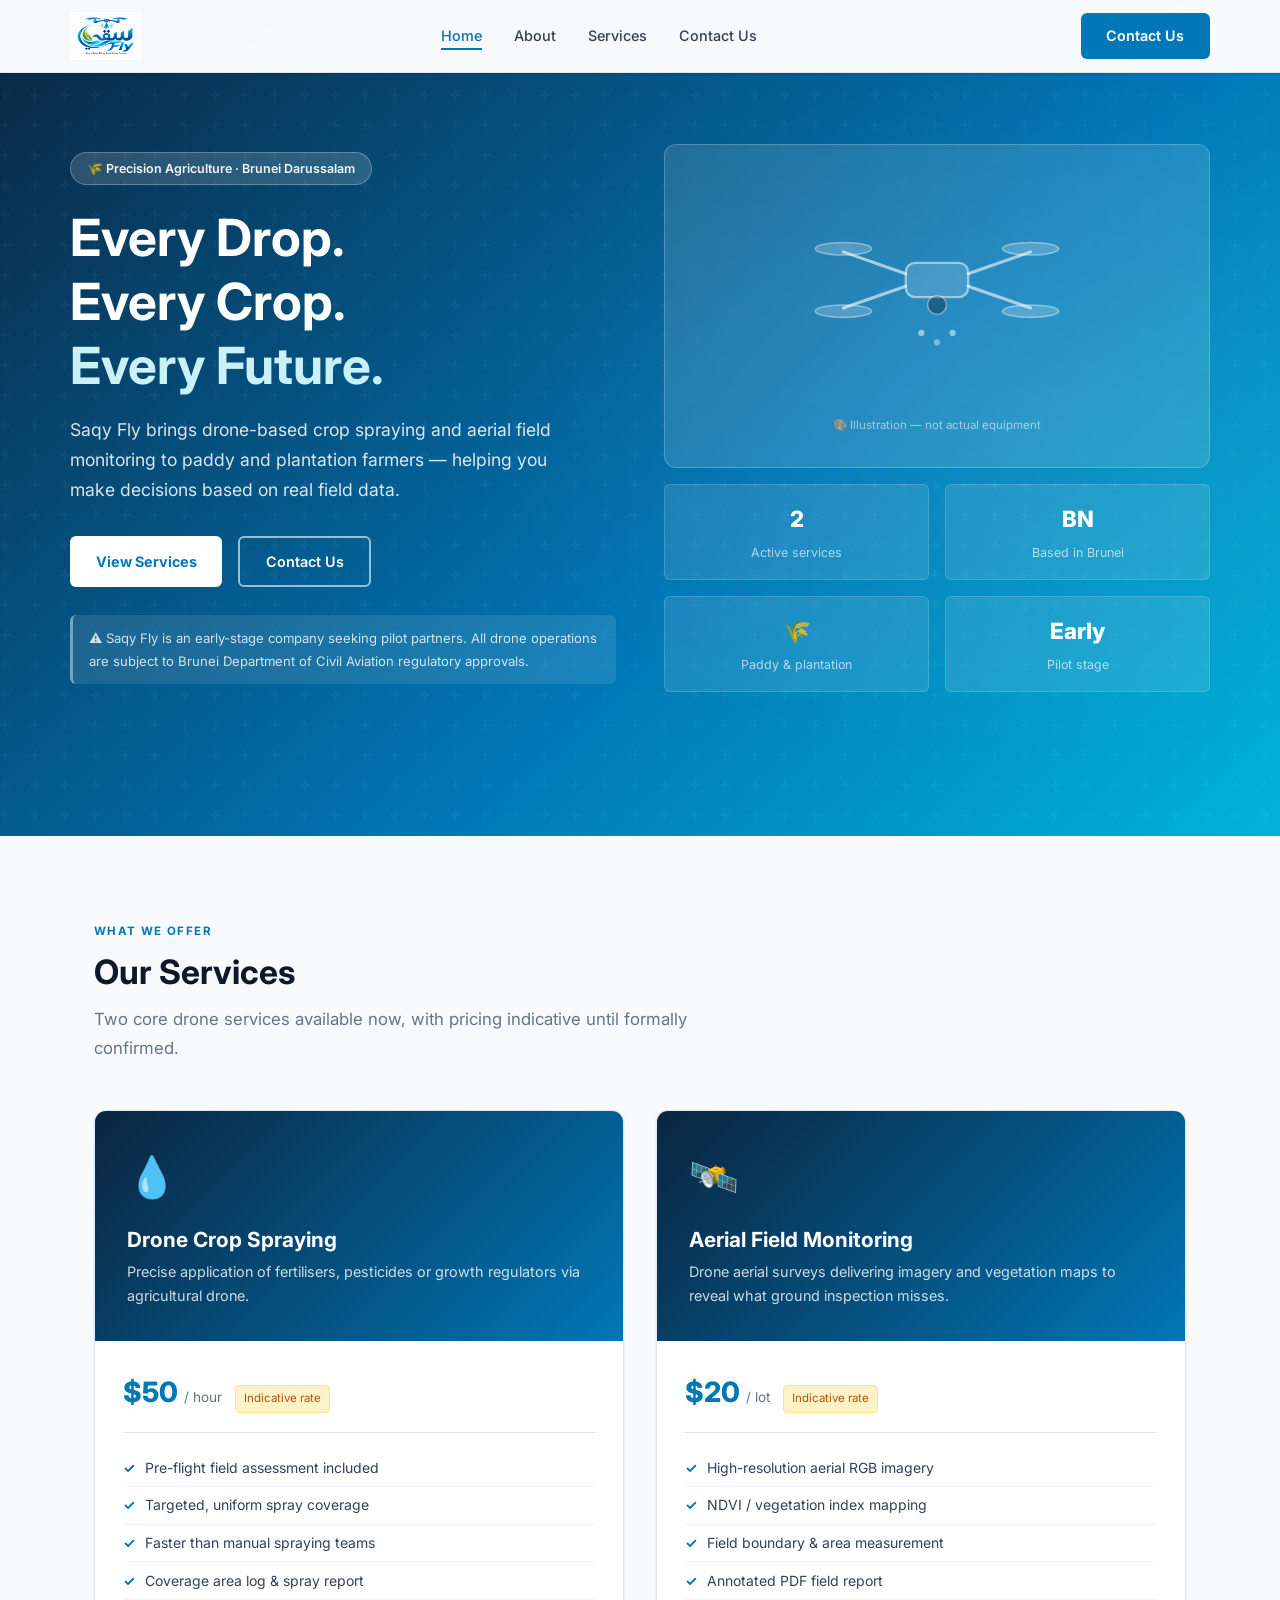
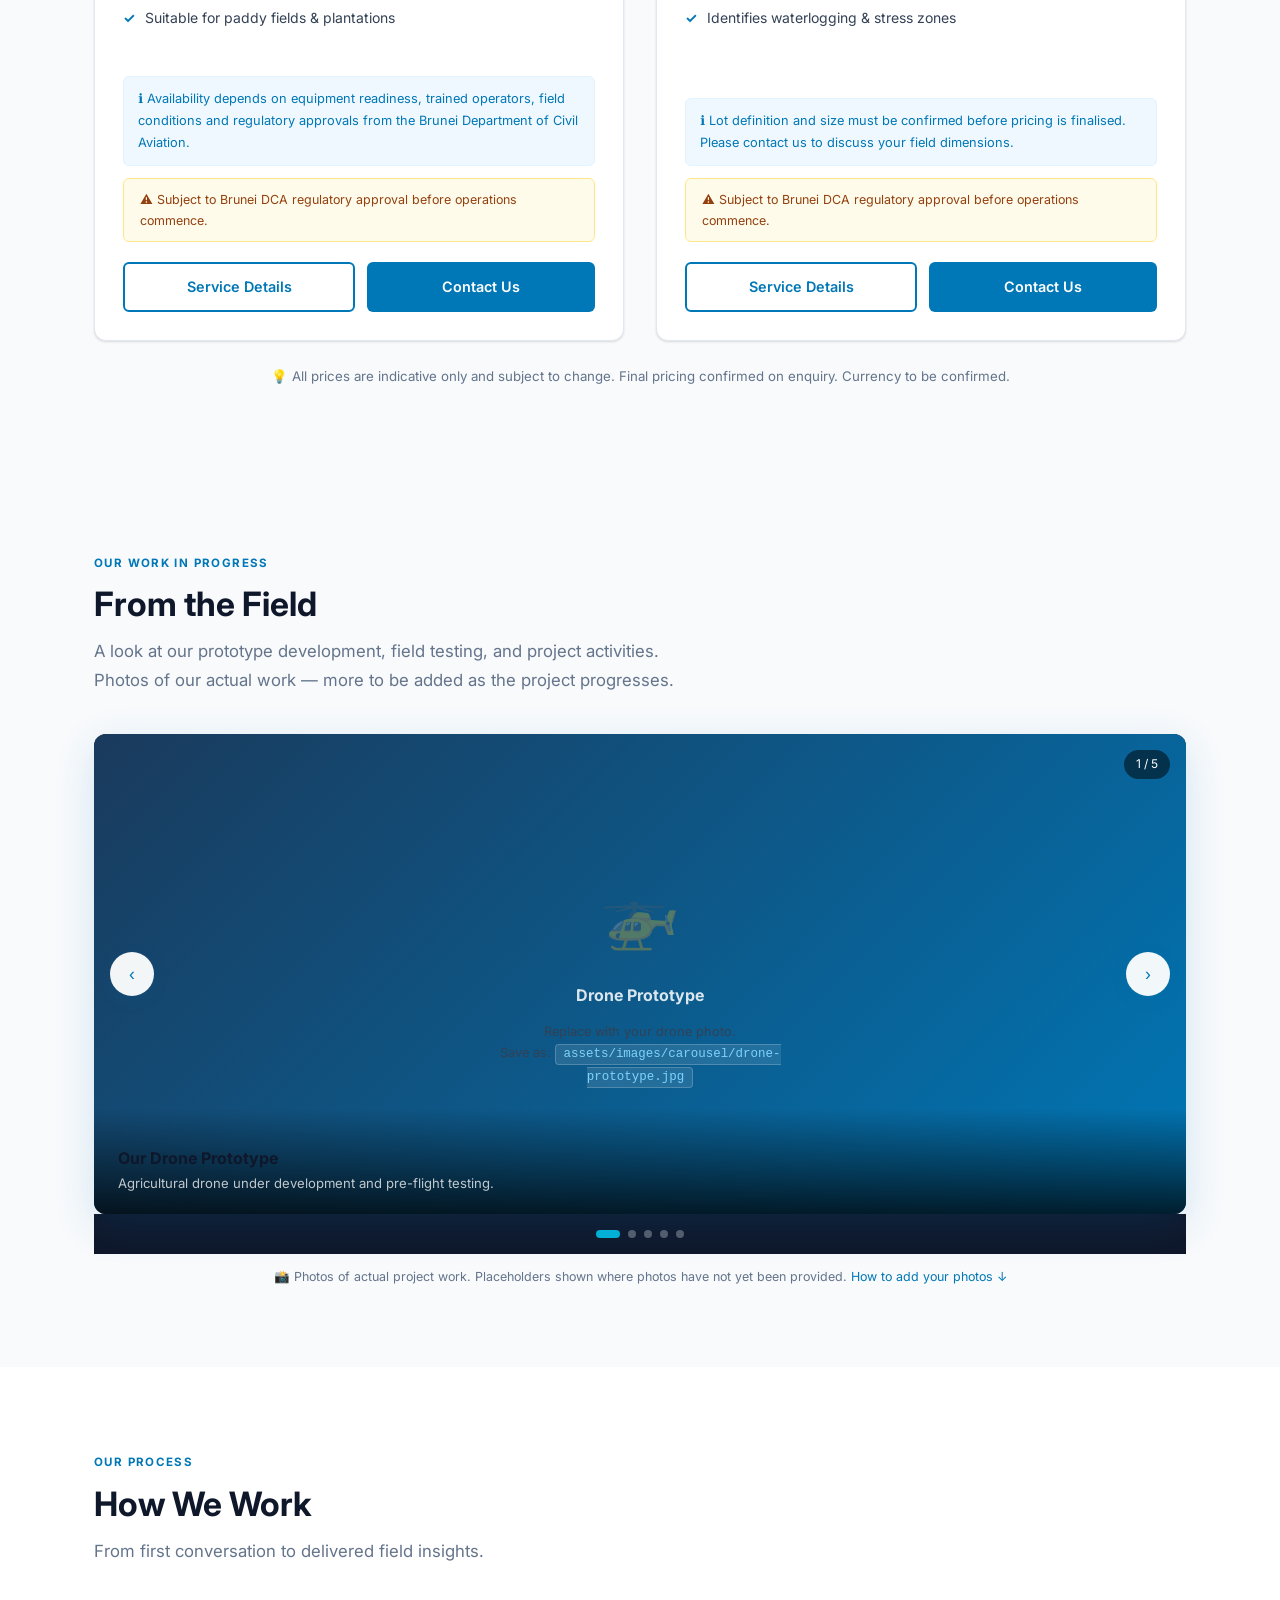
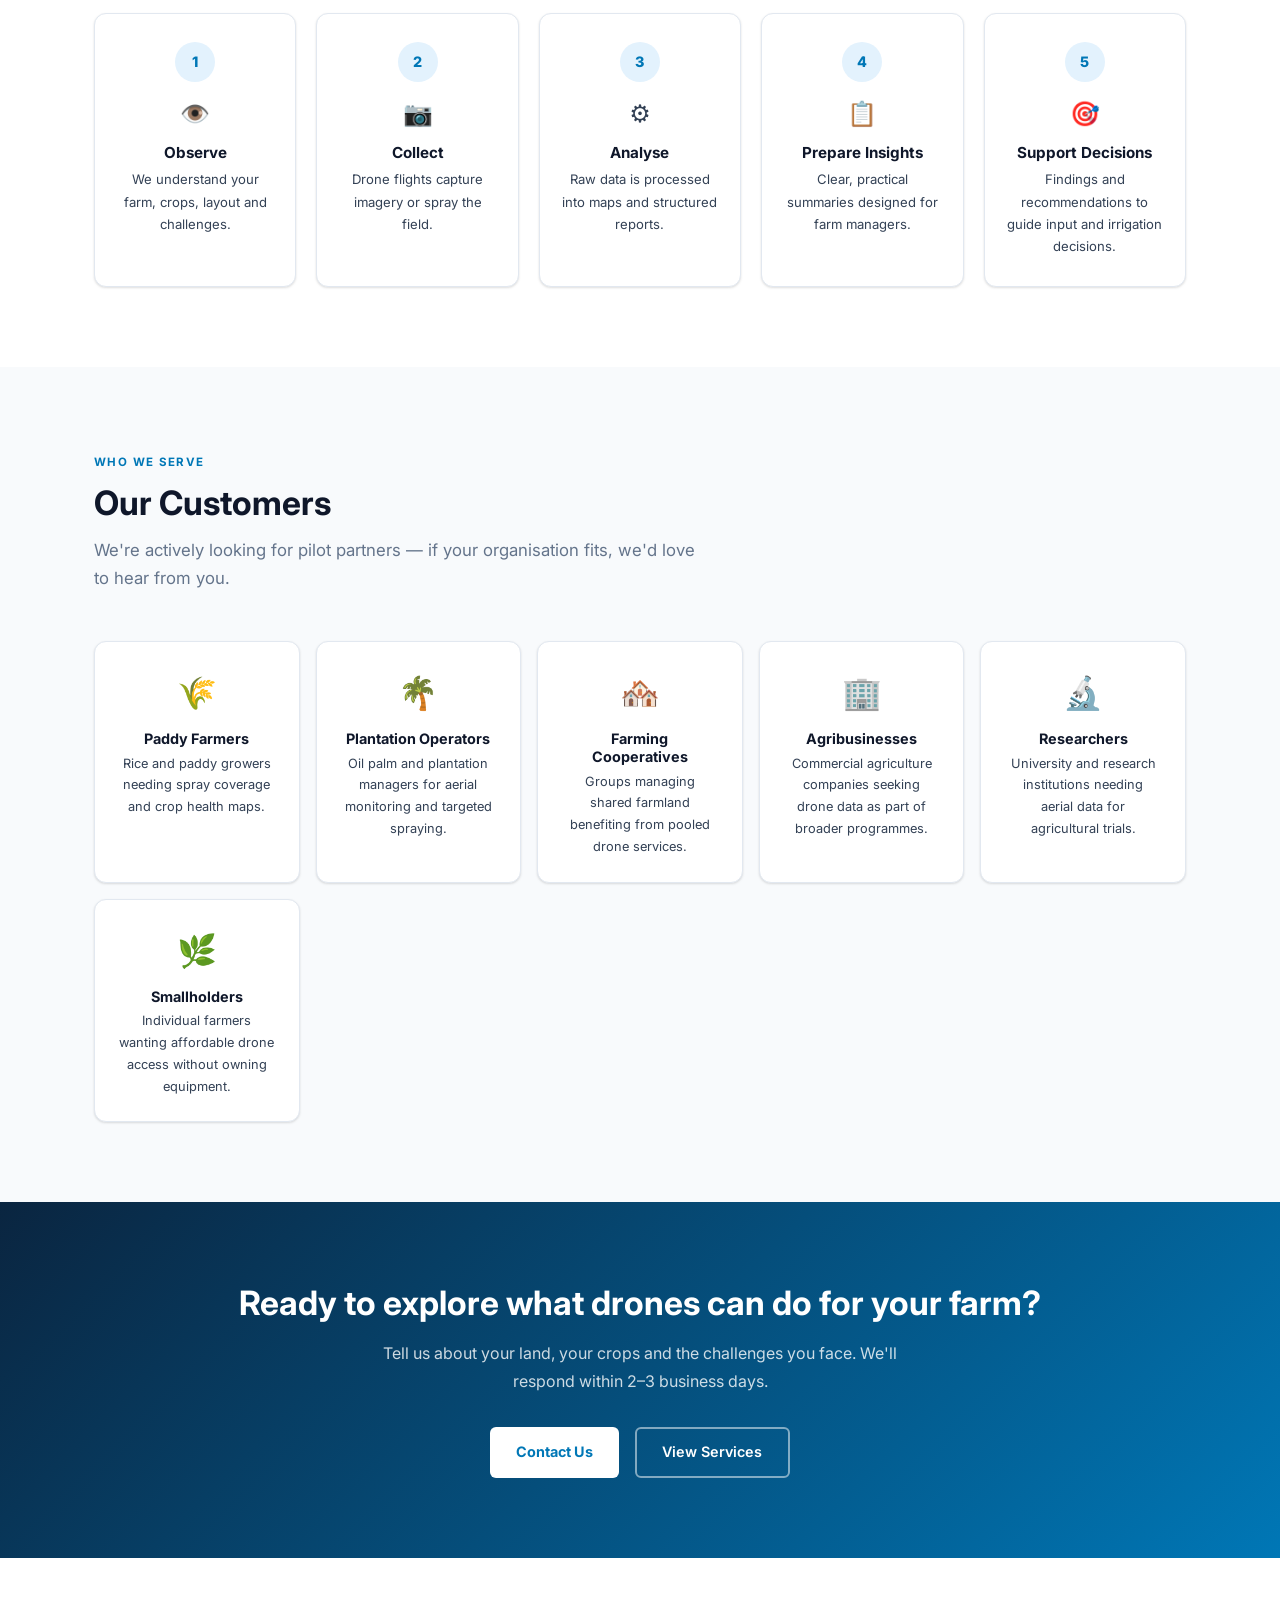
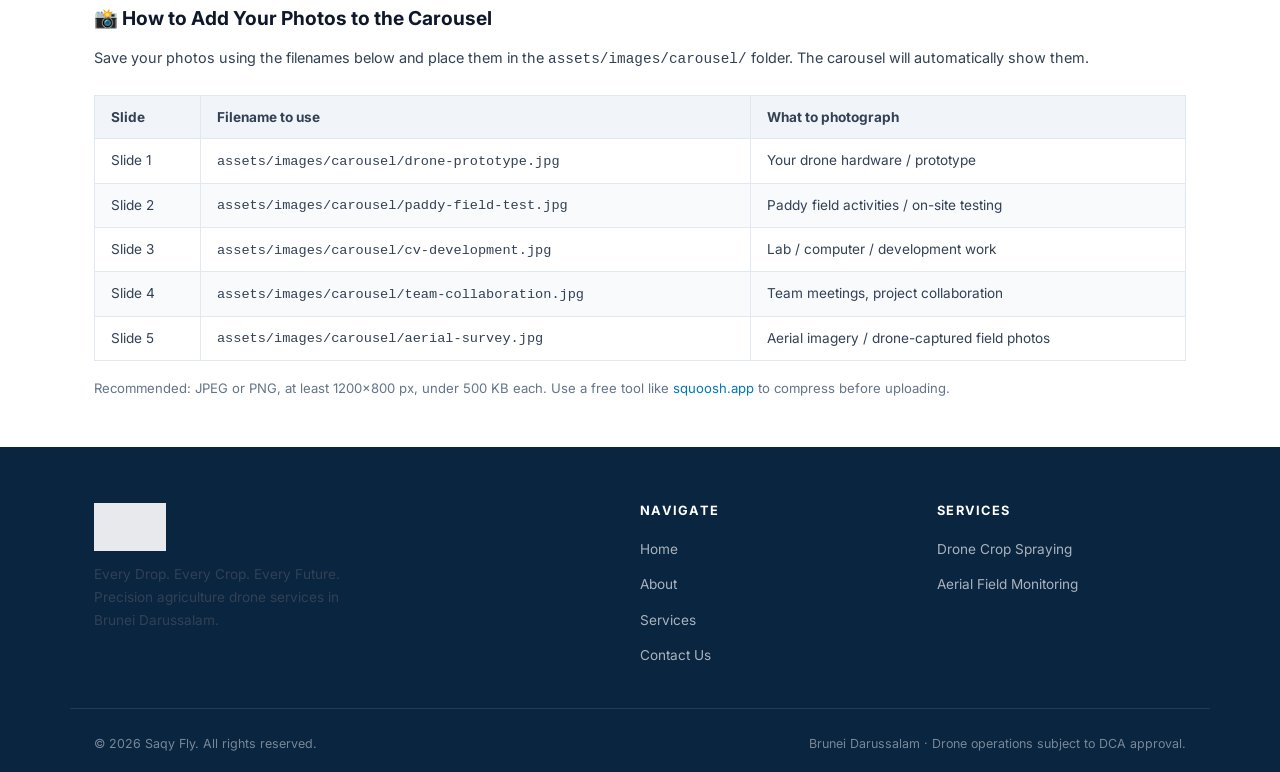
==== commit 0e9d71e7: "Update SaqyFly: white & ocean-blue theme, carousel with fallbacks, supervision section, two services" ====
--- a/index.html
+++ b/index.html
@@ -4,31 +4,31 @@
   <meta charset="UTF-8" />
   <meta name="viewport" content="width=device-width, initial-scale=1.0" />
   <title>Saqy Fly — Precision Agriculture Drone Services | Brunei</title>
-  <meta name="description" content="Saqy Fly provides drone-based crop spraying and field monitoring services to support smarter, data-driven farming in Brunei and Southeast Asia. Every Drop. Every Crop. Every Future." />
-  <meta property="og:title" content="Saqy — Precision Agriculture Drone Services" />
-  <meta property="og:description" content="Drone spraying, aerial monitoring, and data-driven insights for paddy and plantation farmers in Brunei." />
+  <meta name="description" content="Saqy Fly provides drone crop spraying and aerial field monitoring services for paddy and plantation farmers in Brunei. Every Drop. Every Crop. Every Future." />
+  <meta property="og:title" content="Saqy Fly — Precision Agriculture Drone Services" />
+  <meta property="og:description" content="Drone spraying and aerial monitoring for paddy and plantation farmers in Brunei." />
   <meta property="og:type" content="website" />
   <link rel="preconnect" href="https://fonts.googleapis.com" />
   <link rel="preconnect" href="https://fonts.gstatic.com" crossorigin />
   <link href="https://fonts.googleapis.com/css2?family=Inter:wght@400;500;600;700;800&display=swap" rel="stylesheet" />
-  <link rel="stylesheet" href="css/style.css" />
-  <link rel="icon" href="data:image/svg+xml,<svg xmlns='http://www.w3.org/2000/svg' viewBox='0 0 32 32'><rect width='32' height='32' rx='6' fill='%2300c853'/><text x='6' y='24' font-size='20' font-weight='900' fill='%23000'>S</text></svg>" />
+  <link rel="stylesheet" href="assets/css/style.css" />
+  <link rel="icon" href="data:image/svg+xml,<svg xmlns='http://www.w3.org/2000/svg' viewBox='0 0 32 32'><rect width='32' height='32' rx='6' fill='%230077b6'/><text x='5' y='23' font-size='18' font-weight='900' fill='%23fff'>SF</text></svg>" />
 </head>
 <body>
 
   <!-- ══ NAV ══ -->
-  <nav class="nav">
+  <nav class="nav" id="mainNav">
     <div class="container nav__inner">
       <a href="/" class="nav__logo">
-        <img src="images/logo.png" alt="Saqy Fly logo" class="nav__logo-img" />
+        <img src="images/logo.png" alt="Saqy Fly" />
       </a>
       <ul class="nav__links">
-        <li><a href="/#about">About</a></li>
+        <li><a href="/" class="active">Home</a></li>
+        <li><a href="/about/">About</a></li>
         <li><a href="/services/">Services</a></li>
-        <li><a href="/#how">How We Work</a></li>
-        <li><a href="/#contact">Contact</a></li>
+        <li><a href="/contact/">Contact Us</a></li>
       </ul>
-      <a href="/#contact" class="btn btn-primary nav__cta">Enquire Now</a>
+      <a href="/contact/" class="btn btn-primary nav__cta">Contact Us</a>
       <button class="nav__hamburger" id="hamburger" aria-label="Open menu">
         <span></span><span></span><span></span>
       </button>
@@ -36,393 +36,372 @@
   </nav>
 
   <!-- Mobile Nav -->
-  <div class="nav__mobile" id="mobileNav">
+  <div class="nav__mobile" id="mobileNav" role="dialog" aria-label="Mobile navigation">
     <button class="nav__close" id="navClose" aria-label="Close menu">✕</button>
-    <a href="/#about" onclick="closeMobileNav()">About</a>
+    <a href="/" onclick="closeMobileNav()">Home</a>
+    <a href="/about/" onclick="closeMobileNav()">About</a>
     <a href="/services/" onclick="closeMobileNav()">Services</a>
-    <a href="/#how" onclick="closeMobileNav()">How We Work</a>
-    <a href="/#contact" onclick="closeMobileNav()">Contact</a>
-    <a href="/#contact" class="btn btn-primary" onclick="closeMobileNav()">Enquire Now</a>
+    <a href="/contact/" onclick="closeMobileNav()">Contact Us</a>
+    <a href="/contact/" class="btn btn-primary" onclick="closeMobileNav()">Contact Us</a>
   </div>
 
   <!-- ══ HERO ══ -->
   <section class="hero" id="home">
-    <div class="hero__bg"></div>
-    <div class="hero__grid-lines"></div>
     <div class="container hero__inner">
       <div class="hero__content">
         <div class="hero__eyebrow">
-          🌾 Precision Agriculture · Brunei &amp; Southeast Asia
+          🌾 Precision Agriculture · Brunei Darussalam
         </div>
         <h1 class="hero__title">
           Every Drop.<br>Every Crop.<br><em>Every Future.</em>
         </h1>
         <p class="hero__subtitle">
-          Saqy Fly brings drone-based spraying and aerial monitoring to paddy and plantation farmers — helping you act on real field data, not guesswork.
+          Saqy Fly brings drone-based crop spraying and aerial field monitoring to paddy and plantation farmers — helping you make decisions based on real field data.
         </p>
         <div class="hero__actions">
-          <a href="/services/" class="btn btn-primary">Explore Services</a>
-          <a href="/#contact" class="btn btn-outline">Talk to Us</a>
+          <a href="/services/" class="btn btn-white">View Services</a>
+          <a href="/contact/" class="btn btn-outline" style="border-color:rgba(255,255,255,.6);color:#fff;">Contact Us</a>
         </div>
         <div class="hero__notice">
-          ⚠️ Saqy is an early-stage company actively seeking pilot partners. Drone operations are subject to Brunei Department of Civil Aviation regulatory approvals.
-        </div>
-      </div>
-      <div class="hero__image-wrap">
-        <div class="hero__drone-visual">
-          <!-- Illustrative drone SVG -->
+          ⚠️ Saqy Fly is an early-stage company seeking pilot partners. All drone operations are subject to Brunei Department of Civil Aviation regulatory approvals.
+        </div>
+      </div>
+      <div class="hero__visual">
+        <div class="hero__drone-card">
           <svg viewBox="0 0 200 140" fill="none" xmlns="http://www.w3.org/2000/svg">
-            <!-- Body -->
-            <rect x="80" y="55" width="40" height="22" rx="6" fill="#1e2a1e" stroke="#00c853" stroke-width="1.5"/>
-            <!-- Arms -->
-            <line x1="80" y1="62" x2="40" y2="48" stroke="#00c853" stroke-width="2" stroke-linecap="round"/>
-            <line x1="120" y1="62" x2="160" y2="48" stroke="#00c853" stroke-width="2" stroke-linecap="round"/>
-            <line x1="80" y1="70" x2="40" y2="84" stroke="#00c853" stroke-width="2" stroke-linecap="round"/>
-            <line x1="120" y1="70" x2="160" y2="84" stroke="#00c853" stroke-width="2" stroke-linecap="round"/>
-            <!-- Propellers -->
-            <ellipse cx="40" cy="46" rx="18" ry="4" fill="#00c85340" stroke="#00c853" stroke-width="1"/>
-            <ellipse cx="160" cy="46" rx="18" ry="4" fill="#00c85340" stroke="#00c853" stroke-width="1"/>
-            <ellipse cx="40" cy="86" rx="18" ry="4" fill="#00c85340" stroke="#00c853" stroke-width="1"/>
-            <ellipse cx="160" cy="86" rx="18" ry="4" fill="#00c85340" stroke="#00c853" stroke-width="1"/>
-            <!-- Camera -->
-            <circle cx="100" cy="82" r="6" fill="#111" stroke="#00c853" stroke-width="1"/>
-            <circle cx="100" cy="82" r="3" fill="#00c853" opacity=".5"/>
-            <!-- Spray dots -->
-            <circle cx="90" cy="100" r="2" fill="#00c853" opacity=".6"/>
-            <circle cx="100" cy="106" r="2" fill="#00c853" opacity=".4"/>
-            <circle cx="110" cy="100" r="2" fill="#00c853" opacity=".6"/>
-            <circle cx="95" cy="112" r="1.5" fill="#00c853" opacity=".3"/>
-            <circle cx="105" cy="112" r="1.5" fill="#00c853" opacity=".3"/>
-            <!-- Signal arcs -->
-            <path d="M100 40 Q110 32 122 38" stroke="#00c853" stroke-width="1" stroke-dasharray="3 2" opacity=".4" fill="none"/>
-            <path d="M100 40 Q112 28 128 36" stroke="#00c853" stroke-width="1" stroke-dasharray="3 2" opacity=".25" fill="none"/>
+            <rect x="80" y="55" width="40" height="22" rx="6" fill="rgba(255,255,255,0.15)" stroke="rgba(255,255,255,0.5)" stroke-width="1.5"/>
+            <line x1="80" y1="62" x2="40" y2="48" stroke="rgba(255,255,255,0.6)" stroke-width="2" stroke-linecap="round"/>
+            <line x1="120" y1="62" x2="160" y2="48" stroke="rgba(255,255,255,0.6)" stroke-width="2" stroke-linecap="round"/>
+            <line x1="80" y1="70" x2="40" y2="84" stroke="rgba(255,255,255,0.6)" stroke-width="2" stroke-linecap="round"/>
+            <line x1="120" y1="70" x2="160" y2="84" stroke="rgba(255,255,255,0.6)" stroke-width="2" stroke-linecap="round"/>
+            <ellipse cx="40" cy="46" rx="18" ry="4" fill="rgba(255,255,255,0.2)" stroke="rgba(255,255,255,0.4)" stroke-width="1"/>
+            <ellipse cx="160" cy="46" rx="18" ry="4" fill="rgba(255,255,255,0.2)" stroke="rgba(255,255,255,0.4)" stroke-width="1"/>
+            <ellipse cx="40" cy="86" rx="18" ry="4" fill="rgba(255,255,255,0.2)" stroke="rgba(255,255,255,0.4)" stroke-width="1"/>
+            <ellipse cx="160" cy="86" rx="18" ry="4" fill="rgba(255,255,255,0.2)" stroke="rgba(255,255,255,0.4)" stroke-width="1"/>
+            <circle cx="100" cy="82" r="6" fill="rgba(0,0,0,0.3)" stroke="rgba(255,255,255,0.4)" stroke-width="1"/>
+            <circle cx="90" cy="100" r="2" fill="rgba(255,255,255,0.5)"/>
+            <circle cx="100" cy="106" r="2" fill="rgba(255,255,255,0.4)"/>
+            <circle cx="110" cy="100" r="2" fill="rgba(255,255,255,0.5)"/>
           </svg>
-          <span class="hero__image-label">🎨 Illustration — not actual equipment</span>
-        </div>
-        <div class="hero__stat-row">
+          <p class="hero__drone-label">🎨 Illustration — not actual equipment</p>
+        </div>
+        <div class="hero__stats">
           <div class="hero__stat">
             <strong>2</strong>
-            <span>Core services offered</span>
-          </div>
-          <div class="hero__stat">
-            <strong>Early</strong>
-            <span>Stage — pilot ready</span>
+            <span>Active services</span>
           </div>
           <div class="hero__stat">
             <strong>BN</strong>
             <span>Based in Brunei</span>
           </div>
-        </div>
-      </div>
-    </div>
-  </section>
-
-  <!-- ══ ABOUT ══ -->
-  <section class="about-strip" id="about">
-    <div class="container about-strip__inner">
-      <div>
-        <span class="section-label">About Saqy</span>
-        <div class="about-strip__meaning">
-          <span>🌊</span>
-          <span><em>"Saqy"</em> — from Arabic, meaning <em>to water</em> or <em>to irrigate</em></span>
-        </div>
-        <h2 class="section-title">Rooted in Agriculture,<br>Driven by Data</h2>
-        <p>
-          Saqy Fly is an early-stage precision agriculture company based in Brunei. Our mission is to make drone technology genuinely useful for farmers — bridging the gap between modern data tools and real agricultural challenges faced in the field.
-        </p>
-        <div class="about-strip__mission">
-          <h4>Our Mission</h4>
-          <p>To support smarter, more efficient farming decisions through accessible drone services and honest, field-level insights.</p>
-        </div>
-        <div class="about-strip__mission mt-2">
-          <h4>Our Vision</h4>
-          <p>A future where every farmer, regardless of scale, can benefit from precision agriculture — with data they understand and can act on.</p>
-        </div>
-      </div>
-      <div class="about-strip__pillars">
-        <div class="pillar">
-          <div class="pillar__icon">🚁</div>
-          <h4>Drone Operations</h4>
-          <p>Agricultural drone spraying and aerial data collection, subject to regulatory approvals.</p>
-        </div>
-        <div class="pillar">
-          <div class="pillar__icon">📡</div>
-          <h4>Field Monitoring</h4>
-          <p>Aerial imagery and NDVI analysis to map crop health and identify problem areas.</p>
-        </div>
-        <div class="pillar">
-          <div class="pillar__icon">📊</div>
-          <h4>Data Insights</h4>
-          <p>Processed reports that turn raw field data into practical recommendations.</p>
-        </div>
-        <div class="pillar">
-          <div class="pillar__icon">🤝</div>
-          <h4>Partnership Model</h4>
-          <p>We work with cooperatives, agribusinesses, and researchers to scale solutions responsibly.</p>
-        </div>
-      </div>
-    </div>
-  </section>
-
-  <!-- ══ SERVICES (PREVIEW) ══ -->
-  <section class="services" id="services">
+          <div class="hero__stat">
+            <strong>🌾</strong>
+            <span>Paddy &amp; plantation</span>
+          </div>
+          <div class="hero__stat">
+            <strong>Early</strong>
+            <span>Pilot stage</span>
+          </div>
+        </div>
+      </div>
+    </div>
+  </section>
+
+  <!-- ══ SERVICES ══ -->
+  <section id="services" style="background:var(--grey-50);">
     <div class="container">
       <span class="section-label">What We Offer</span>
       <h2 class="section-title">Our Services</h2>
+      <p class="section-subtitle">Two core drone services available now, with pricing indicative until formally confirmed.</p>
+
+      <div class="services-grid">
+
+        <!-- SERVICE 1: SPRAYING -->
+        <div class="service-card">
+          <div class="service-card__header">
+            <div class="service-card__icon">💧</div>
+            <h3>Drone Crop Spraying</h3>
+            <p>Precise application of fertilisers, pesticides or growth regulators via agricultural drone.</p>
+          </div>
+          <div class="service-card__body">
+            <div class="service-card__price">
+              <span class="amount">$50</span>
+              <span class="unit">/ hour</span>
+              <span class="price-note">Indicative rate</span>
+            </div>
+            <ul class="service-card__features">
+              <li>Pre-flight field assessment included</li>
+              <li>Targeted, uniform spray coverage</li>
+              <li>Faster than manual spraying teams</li>
+              <li>Coverage area log &amp; spray report</li>
+              <li>Suitable for paddy fields &amp; plantations</li>
+            </ul>
+            <div class="availability-note">
+              ℹ️ Availability depends on equipment readiness, trained operators, field conditions and regulatory approvals from the Brunei Department of Civil Aviation.
+            </div>
+            <div class="regulatory-note">⚠️ Subject to Brunei DCA regulatory approval before operations commence.</div>
+            <div class="service-card__actions" style="margin-top:1.25rem;">
+              <a href="/services/#spraying" class="btn btn-outline">Service Details</a>
+              <a href="/contact/?service=spraying" class="btn btn-primary">Contact Us</a>
+            </div>
+          </div>
+        </div>
+
+        <!-- SERVICE 2: MONITORING -->
+        <div class="service-card">
+          <div class="service-card__header">
+            <div class="service-card__icon">🛰️</div>
+            <h3>Aerial Field Monitoring</h3>
+            <p>Drone aerial surveys delivering imagery and vegetation maps to reveal what ground inspection misses.</p>
+          </div>
+          <div class="service-card__body">
+            <div class="service-card__price">
+              <span class="amount">$20</span>
+              <span class="unit">/ lot</span>
+              <span class="price-note">Indicative rate</span>
+            </div>
+            <ul class="service-card__features">
+              <li>High-resolution aerial RGB imagery</li>
+              <li>NDVI / vegetation index mapping</li>
+              <li>Field boundary &amp; area measurement</li>
+              <li>Annotated PDF field report</li>
+              <li>Identifies waterlogging &amp; stress zones</li>
+            </ul>
+            <div class="availability-note">
+              ℹ️ Lot definition and size must be confirmed before pricing is finalised. Please contact us to discuss your field dimensions.
+            </div>
+            <div class="regulatory-note">⚠️ Subject to Brunei DCA regulatory approval before operations commence.</div>
+            <div class="service-card__actions" style="margin-top:1.25rem;">
+              <a href="/services/#monitoring" class="btn btn-outline">Service Details</a>
+              <a href="/contact/?service=monitoring" class="btn btn-primary">Contact Us</a>
+            </div>
+          </div>
+        </div>
+
+      </div>
+
+      <p class="center mt-3" style="font-size:.83rem; color:var(--text-muted);">
+        💡 All prices are indicative only and subject to change. Final pricing confirmed on enquiry. Currency to be confirmed.
+      </p>
+    </div>
+  </section>
+
+  <!-- ══ CAROUSEL: OUR WORK IN PROGRESS ══ -->
+  <section class="carousel-section" id="work">
+    <div class="container">
+      <span class="section-label">Our Work in Progress</span>
+      <h2 class="section-title">From the Field</h2>
       <p class="section-subtitle">
-        We currently offer two core services. Additional capabilities are being developed in partnership with specialists.
+        A look at our prototype development, field testing, and project activities. Photos of our actual work — more to be added as the project progresses.
       </p>
-      <div class="services__grid">
-
-        <!-- Service 1: Spraying -->
-        <div class="service-card">
-          <div class="service-card__icon">💧</div>
-          <span class="status-badge status--available">Available</span>
-          <h3 style="margin-top:.75rem;">Drone Crop Spraying</h3>
-          <p>Precision application of fertilisers, pesticides, or growth regulators via agricultural drone — reducing chemical use and improving coverage uniformity across paddy and plantation crops.</p>
-          <ul class="service-card__details">
-            <li>Targeted application reduces input waste</li>
-            <li>Suitable for paddy fields and plantations</li>
-            <li>Faster than manual spraying teams</li>
-            <li>Subject to Brunei DCA regulatory approval</li>
-          </ul>
-          <div class="regulatory-note">⚠️ Drone operations subject to regulatory approval from Brunei Department of Civil Aviation.</div>
-        </div>
-
-        <!-- Service 2: Monitoring -->
-        <div class="service-card">
-          <div class="service-card__icon">🛰️</div>
-          <span class="status-badge status--available">Available</span>
-          <h3 style="margin-top:.75rem;">Aerial Field Monitoring</h3>
-          <p>Drone-based aerial surveys generating multispectral imagery and NDVI maps to reveal crop health, irrigation gaps, and field variability that is invisible at ground level.</p>
-          <ul class="service-card__details">
-            <li>High-resolution aerial imagery</li>
-            <li>NDVI / vegetation index mapping</li>
-            <li>Field boundary and area measurement</li>
-            <li>Delivered as PDF report or GIS-ready data</li>
-          </ul>
-          <div class="regulatory-note">⚠️ Drone operations subject to regulatory approval from Brunei Department of Civil Aviation.</div>
-        </div>
-
-        <!-- Service 3: Coming Soon -->
-        <div class="service-card">
-          <div class="service-card__icon">🧪</div>
-          <span class="status-badge status--development">In Development</span>
-          <h3 style="margin-top:.75rem;">Data Analytics &amp; Advisory</h3>
-          <p>Analysis of collected field data to provide season-level insights on water management, input scheduling, and yield improvement opportunities. Early-stage AI-assisted tools are experimental.</p>
-          <ul class="service-card__details">
-            <li>Seasonal crop health trend reports</li>
-            <li>Water and irrigation pattern analysis</li>
-            <li>Experimental — not a substitute for an agronomist</li>
-            <li>Seeking pilot farms to co-develop</li>
-          </ul>
-        </div>
-
-      </div>
-      <div style="text-align:center; margin-top:2.5rem;">
-        <a href="/services/" class="btn btn-outline">Full Service Details →</a>
-      </div>
+    </div>
+
+    <div class="container" style="position:relative;">
+      <div class="carousel-wrap" id="carousel" role="region" aria-label="Project photo carousel">
+        <div class="carousel-track" id="carouselTrack">
+
+          <!-- SLIDE 1 -->
+          <div class="carousel-slide">
+            <div class="carousel-slide__placeholder">
+              <div class="carousel-slide__placeholder-icon">🚁</div>
+              <h4>Drone Prototype</h4>
+              <p>Replace with your drone photo.<br>Save as: <code>assets/images/carousel/drone-prototype.jpg</code></p>
+            </div>
+            <div class="carousel-caption">
+              <h4>Our Drone Prototype</h4>
+              <p>Agricultural drone under development and pre-flight testing.</p>
+            </div>
+          </div>
+
+          <!-- SLIDE 2 -->
+          <div class="carousel-slide">
+            <div class="carousel-slide__placeholder">
+              <div class="carousel-slide__placeholder-icon">🌾</div>
+              <h4>Paddy Field Testing</h4>
+              <p>Replace with your field photo.<br>Save as: <code>assets/images/carousel/paddy-field-test.jpg</code></p>
+            </div>
+            <div class="carousel-caption">
+              <h4>Paddy Field Testing</h4>
+              <p>On-site testing and data collection at a paddy field in Brunei.</p>
+            </div>
+          </div>
+
+          <!-- SLIDE 3 -->
+          <div class="carousel-slide">
+            <div class="carousel-slide__placeholder">
+              <div class="carousel-slide__placeholder-icon">💻</div>
+              <h4>Computer Vision Development</h4>
+              <p>Replace with your lab/development photo.<br>Save as: <code>assets/images/carousel/cv-development.jpg</code></p>
+            </div>
+            <div class="carousel-caption">
+              <h4>Technology Development</h4>
+              <p>Computer vision and image analysis experiments during development.</p>
+            </div>
+          </div>
+
+          <!-- SLIDE 4 -->
+          <div class="carousel-slide">
+            <div class="carousel-slide__placeholder">
+              <div class="carousel-slide__placeholder-icon">🤝</div>
+              <h4>Project Collaboration</h4>
+              <p>Replace with your team or collaboration photo.<br>Save as: <code>assets/images/carousel/team-collaboration.jpg</code></p>
+            </div>
+            <div class="carousel-caption">
+              <h4>Project Collaboration</h4>
+              <p>Working with partners and supervisors on the Saqy Fly project.</p>
+            </div>
+          </div>
+
+          <!-- SLIDE 5 -->
+          <div class="carousel-slide">
+            <div class="carousel-slide__placeholder">
+              <div class="carousel-slide__placeholder-icon">📡</div>
+              <h4>Aerial Survey</h4>
+              <p>Replace with your aerial imagery photo.<br>Save as: <code>assets/images/carousel/aerial-survey.jpg</code></p>
+            </div>
+            <div class="carousel-caption">
+              <h4>Aerial Field Survey</h4>
+              <p>Aerial imagery captured during monitoring flight tests.</p>
+            </div>
+          </div>
+
+        </div><!-- /carousel-track -->
+
+        <!-- Controls -->
+        <button class="carousel-btn carousel-btn--prev" id="carouselPrev" aria-label="Previous slide">‹</button>
+        <button class="carousel-btn carousel-btn--next" id="carouselNext" aria-label="Next slide">›</button>
+        <div class="carousel-counter" id="carouselCounter">1 / 5</div>
+
+      </div><!-- /carousel-wrap -->
+
+      <!-- Dots -->
+      <div class="carousel-dots" id="carouselDots" role="tablist" aria-label="Carousel slides"></div>
+
+      <p style="font-size:.78rem; color:var(--text-muted); text-align:center; margin-top:.75rem;">
+        📸 Photos of actual project work. Placeholders shown where photos have not yet been provided.
+        <a href="#photo-guide" style="color:var(--ocean);">How to add your photos ↓</a>
+      </p>
     </div>
   </section>
 
   <!-- ══ HOW WE WORK ══ -->
-  <section class="how" id="how">
+  <section id="how" style="background:var(--white);">
     <div class="container">
       <span class="section-label">Our Process</span>
       <h2 class="section-title">How We Work</h2>
-      <p class="section-subtitle">From first enquiry to delivered insights, here is what you can expect working with Saqy.</p>
+      <p class="section-subtitle">From first conversation to delivered field insights.</p>
       <div class="process-steps">
         <div class="process-step">
           <div class="process-step__num">1</div>
           <div class="process-step__icon">👁️</div>
           <h4>Observe</h4>
-          <p>We start by understanding your farm — crops, field layout, existing challenges, and goals.</p>
+          <p>We understand your farm, crops, layout and challenges.</p>
         </div>
         <div class="process-step">
           <div class="process-step__num">2</div>
           <div class="process-step__icon">📷</div>
           <h4>Collect</h4>
-          <p>Drone flights capture aerial imagery, spray patterns, or multispectral data across your field.</p>
+          <p>Drone flights capture imagery or spray the field.</p>
         </div>
         <div class="process-step">
           <div class="process-step__num">3</div>
           <div class="process-step__icon">⚙️</div>
           <h4>Analyse</h4>
-          <p>Raw data is processed into structured reports — maps, indices, and field observations.</p>
+          <p>Raw data is processed into maps and structured reports.</p>
         </div>
         <div class="process-step">
           <div class="process-step__num">4</div>
           <div class="process-step__icon">📋</div>
           <h4>Prepare Insights</h4>
-          <p>We prepare clear, practical summaries designed for farm managers, not just data scientists.</p>
+          <p>Clear, practical summaries designed for farm managers.</p>
         </div>
         <div class="process-step">
           <div class="process-step__num">5</div>
           <div class="process-step__icon">🎯</div>
           <h4>Support Decisions</h4>
-          <p>You receive findings and recommendations to support better input, irrigation, and management decisions.</p>
-        </div>
-      </div>
-    </div>
-  </section>
-
-  <!-- ══ PROBLEMS WE SOLVE ══ -->
-  <section class="problems" id="problems">
-    <div class="container">
-      <span class="section-label">The Problems</span>
-      <h2 class="section-title">Challenges We Aim to Address</h2>
-      <p class="section-subtitle">Many farming decisions in the region are made without reliable field data. We're working to change that.</p>
-      <div class="problems__grid">
-        <div class="problem-card">
-          <div class="problem-card__q">Limited field visibility at scale</div>
-          <p>Walking a large field takes hours and still misses problem areas. Aerial surveys cover the same ground in minutes.</p>
-        </div>
-        <div class="problem-card">
-          <div class="problem-card__q">Inefficient water and irrigation management</div>
-          <p>Without maps showing wet or dry zones, water is applied uniformly — wasting resources and missing stressed areas.</p>
-        </div>
-        <div class="problem-card">
-          <div class="problem-card__q">Decisions made without data</div>
-          <p>Input scheduling and harvest timing often rely on experience alone. Field data supports faster, more confident decisions.</p>
-        </div>
-        <div class="problem-card">
-          <div class="problem-card__q">Uneven spray coverage</div>
-          <p>Manual spraying teams produce inconsistent results. Drone spraying improves coverage consistency and reduces drift.</p>
-        </div>
-        <div class="problem-card">
-          <div class="problem-card__q">High cost of traditional surveying</div>
-          <p>Satellite imagery can be expensive or low-resolution for small plots. Drone surveys offer a more accessible middle ground.</p>
-        </div>
-        <div class="problem-card">
-          <div class="problem-card__q">Technology that doesn't fit local needs</div>
-          <p>Off-the-shelf precision ag tools are often built for large-scale Western farms. We're designing for Brunei's context.</p>
+          <p>Findings and recommendations to guide input and irrigation decisions.</p>
         </div>
       </div>
     </div>
   </section>
 
   <!-- ══ WHO WE SERVE ══ -->
-  <section class="customers" id="customers">
+  <section id="customers" style="background:var(--grey-50);">
     <div class="container">
       <span class="section-label">Who We Serve</span>
       <h2 class="section-title">Our Customers</h2>
-      <p class="section-subtitle">
-        Saqy is designed for a range of agricultural stakeholders. We are actively looking for pilot partners — if your organisation fits, we want to hear from you.
-      </p>
-      <div class="customers__grid">
+      <p class="section-subtitle">We're actively looking for pilot partners — if your organisation fits, we'd love to hear from you.</p>
+      <div class="customers-grid">
         <div class="customer-card">
           <div class="customer-card__icon">🌾</div>
           <h4>Paddy Farmers</h4>
-          <p>Rice and paddy growers looking to improve spray coverage, map waterlogging, or track seasonal crop health.</p>
+          <p>Rice and paddy growers needing spray coverage and crop health maps.</p>
         </div>
         <div class="customer-card">
           <div class="customer-card__icon">🌴</div>
           <h4>Plantation Operators</h4>
-          <p>Oil palm and other plantation managers needing efficient aerial monitoring and targeted input application.</p>
+          <p>Oil palm and plantation managers for aerial monitoring and targeted spraying.</p>
         </div>
         <div class="customer-card">
           <div class="customer-card__icon">🏘️</div>
           <h4>Farming Cooperatives</h4>
-          <p>Groups managing shared farmland who benefit from pooled drone services across multiple plots.</p>
+          <p>Groups managing shared farmland benefiting from pooled drone services.</p>
         </div>
         <div class="customer-card">
           <div class="customer-card__icon">🏢</div>
           <h4>Agribusinesses</h4>
-          <p>Commercial agriculture companies seeking drone data as part of broader precision farming programmes.</p>
+          <p>Commercial agriculture companies seeking drone data as part of broader programmes.</p>
         </div>
         <div class="customer-card">
           <div class="customer-card__icon">🔬</div>
           <h4>Researchers</h4>
-          <p>University and research institutions requiring aerial data collection for agricultural trials and studies.</p>
+          <p>University and research institutions needing aerial data for agricultural trials.</p>
         </div>
         <div class="customer-card">
           <div class="customer-card__icon">🌿</div>
           <h4>Smallholders</h4>
-          <p>Individual farmers with smaller plots who want affordable access to drone technology without owning equipment.</p>
-        </div>
-      </div>
-    </div>
-  </section>
-
-  <!-- ══ CONTACT ══ -->
-  <section class="contact" id="contact">
-    <div class="container contact__inner">
-      <div class="contact__info">
-        <span class="section-label">Get In Touch</span>
-        <h2>Work With Us</h2>
-        <p>Whether you're interested in a consultation, a quotation, or joining us as a pilot partner — we'd love to hear from you.</p>
-
-        <div class="contact__detail">
-          <div class="contact__detail__icon">✉️</div>
-          <div>
-            <strong>Email</strong>
-            <span>s.emeskn@gmail.com</span>
-          </div>
-        </div>
-        <div class="contact__detail">
-          <div class="contact__detail__icon">📍</div>
-          <div>
-            <strong>Location</strong>
-            <span>Brunei Darussalam</span>
-          </div>
-        </div>
-        <div class="contact__detail">
-          <div class="contact__detail__icon">🕐</div>
-          <div>
-            <strong>Response Time</strong>
-            <span>We aim to reply within 2–3 business days.</span>
-          </div>
-        </div>
-
-        <div class="contact__stage-note">
-          <strong>🌱 Early-stage company</strong><br>
-          Saqy is actively looking for pilot partners. If you have a farm, cooperative, or research project and want to explore what drone services could do for you — even informally — please reach out. Your feedback shapes what we build.
-        </div>
-      </div>
-
-      <div>
-        <form class="contact__form" id="contactForm">
-          <h3 style="margin-bottom:1.5rem;">Send an Enquiry</h3>
-
-          <div class="form-group">
-            <label for="name">Full Name *</label>
-            <input type="text" id="name" name="name" required placeholder="Your name" />
-          </div>
-
-          <div class="form-group">
-            <label for="email">Email Address *</label>
-            <input type="email" id="email" name="email" required placeholder="your@email.com" />
-          </div>
-
-          <div class="form-group">
-            <label for="organisation">Organisation / Farm Name</label>
-            <input type="text" id="organisation" name="organisation" placeholder="Optional" />
-          </div>
-
-          <div class="form-group">
-            <label for="enquiry_type">Type of Enquiry *</label>
-            <select id="enquiry_type" name="enquiry_type" required>
-              <option value="" disabled selected>Select enquiry type</option>
-              <option value="consultation">General Consultation</option>
-              <option value="quotation">Request a Quotation</option>
-              <option value="pilot">Pilot Partnership</option>
-              <option value="research">Research Collaboration</option>
-              <option value="other">Other</option>
-            </select>
-          </div>
-
-          <div class="form-group">
-            <label for="message">Message *</label>
-            <textarea id="message" name="message" required placeholder="Tell us about your farm, the challenges you face, or what you'd like to explore..."></textarea>
-          </div>
-
-          <button type="submit" class="btn btn-primary form__submit">Send Message</button>
-          <div class="form__notice">
-            Form service not yet configured. Your message will not be sent until a form endpoint is connected. <a href="https://formspree.io" target="_blank" rel="noopener">Set up Formspree</a> to activate.
-          </div>
-          <div class="form__status" id="formStatus"></div>
-        </form>
-      </div>
+          <p>Individual farmers wanting affordable drone access without owning equipment.</p>
+        </div>
+      </div>
+    </div>
+  </section>
+
+  <!-- ══ CTA BAND ══ -->
+  <div class="cta-band">
+    <div class="container">
+      <h2>Ready to explore what drones can do for your farm?</h2>
+      <p>Tell us about your land, your crops and the challenges you face. We'll respond within 2–3 business days.</p>
+      <div class="cta-band__actions">
+        <a href="/contact/" class="btn btn-white">Contact Us</a>
+        <a href="/services/" class="btn btn-outline" style="border-color:rgba(255,255,255,.5);color:#fff;">View Services</a>
+      </div>
+    </div>
+  </div>
+
+  <!-- ══ PHOTO GUIDE (anchor for link above) ══ -->
+  <section id="photo-guide" style="background:var(--white); padding:3rem 0;">
+    <div class="container">
+      <h3 style="margin-bottom:1rem;">📸 How to Add Your Photos to the Carousel</h3>
+      <p style="margin-bottom:1.5rem; font-size:.9rem;">Save your photos using the filenames below and place them in the <code>assets/images/carousel/</code> folder. The carousel will automatically show them.</p>
+      <div style="overflow-x:auto;">
+        <table style="width:100%; border-collapse:collapse; font-size:.85rem;">
+          <thead>
+            <tr style="background:var(--grey-100);">
+              <th style="padding:.6rem 1rem; text-align:left; border:1px solid var(--border);">Slide</th>
+              <th style="padding:.6rem 1rem; text-align:left; border:1px solid var(--border);">Filename to use</th>
+              <th style="padding:.6rem 1rem; text-align:left; border:1px solid var(--border);">What to photograph</th>
+            </tr>
+          </thead>
+          <tbody>
+            <tr><td style="padding:.6rem 1rem; border:1px solid var(--border);">Slide 1</td><td style="padding:.6rem 1rem; border:1px solid var(--border);"><code>assets/images/carousel/drone-prototype.jpg</code></td><td style="padding:.6rem 1rem; border:1px solid var(--border);">Your drone hardware / prototype</td></tr>
+            <tr style="background:var(--grey-50);"><td style="padding:.6rem 1rem; border:1px solid var(--border);">Slide 2</td><td style="padding:.6rem 1rem; border:1px solid var(--border);"><code>assets/images/carousel/paddy-field-test.jpg</code></td><td style="padding:.6rem 1rem; border:1px solid var(--border);">Paddy field activities / on-site testing</td></tr>
+            <tr><td style="padding:.6rem 1rem; border:1px solid var(--border);">Slide 3</td><td style="padding:.6rem 1rem; border:1px solid var(--border);"><code>assets/images/carousel/cv-development.jpg</code></td><td style="padding:.6rem 1rem; border:1px solid var(--border);">Lab / computer / development work</td></tr>
+            <tr style="background:var(--grey-50);"><td style="padding:.6rem 1rem; border:1px solid var(--border);">Slide 4</td><td style="padding:.6rem 1rem; border:1px solid var(--border);"><code>assets/images/carousel/team-collaboration.jpg</code></td><td style="padding:.6rem 1rem; border:1px solid var(--border);">Team meetings, project collaboration</td></tr>
+            <tr><td style="padding:.6rem 1rem; border:1px solid var(--border);">Slide 5</td><td style="padding:.6rem 1rem; border:1px solid var(--border);"><code>assets/images/carousel/aerial-survey.jpg</code></td><td style="padding:.6rem 1rem; border:1px solid var(--border);">Aerial imagery / drone-captured field photos</td></tr>
+          </tbody>
+        </table>
+      </div>
+      <p style="margin-top:1rem; font-size:.82rem; color:var(--text-muted);">Recommended: JPEG or PNG, at least 1200×800 px, under 500 KB each. Use a free tool like <a href="https://squoosh.app" target="_blank">squoosh.app</a> to compress before uploading.</p>
     </div>
   </section>
 
@@ -430,19 +409,16 @@
   <footer class="footer">
     <div class="container footer__inner">
       <div class="footer__brand">
-        <div class="footer__logo">
-          <img src="images/logo.png" alt="Saqy Fly" style="height:52px; width:auto;" />
-        </div>
-        <p>Every Drop. Every Crop. Every Future.<br>Precision agriculture drone services for Brunei and Southeast Asia. Early-stage · Seeking pilot partners.</p>
+        <img src="images/logo.png" alt="Saqy Fly" />
+        <p>Every Drop. Every Crop. Every Future.<br>Precision agriculture drone services in Brunei Darussalam.</p>
       </div>
       <div class="footer__col">
         <h4>Navigate</h4>
         <ul>
-          <li><a href="/#about">About</a></li>
+          <li><a href="/">Home</a></li>
+          <li><a href="/about/">About</a></li>
           <li><a href="/services/">Services</a></li>
-          <li><a href="/#how">How We Work</a></li>
-          <li><a href="/#problems">Problems We Solve</a></li>
-          <li><a href="/#contact">Contact</a></li>
+          <li><a href="/contact/">Contact Us</a></li>
         </ul>
       </div>
       <div class="footer__col">
@@ -450,7 +426,6 @@
         <ul>
           <li><a href="/services/#spraying">Drone Crop Spraying</a></li>
           <li><a href="/services/#monitoring">Aerial Field Monitoring</a></li>
-          <li><a href="/services/#analytics">Data Analytics (Upcoming)</a></li>
         </ul>
       </div>
     </div>
@@ -460,6 +435,7 @@
     </div>
   </footer>
 
-  <script src="js/main.js"></script>
+  <script src="assets/js/main.js"></script>
+  <script src="assets/js/carousel.js"></script>
 </body>
 </html>
--- a/assets/css/style.css
+++ b/assets/css/style.css
@@ -0,0 +1,909 @@
+/* ============================================================
+   SAQY FLY — Global Stylesheet
+   Theme: White background · Ocean-blue branding
+   ============================================================ */
+
+:root {
+  /* Colours */
+  --blue-900:  #0a2540;
+  --blue-800:  #0d3461;
+  --blue-700:  #1354a0;
+  --blue-600:  #1a6fc4;
+  --blue-500:  #2196f3;
+  --blue-400:  #42a5f5;
+  --blue-100:  #e3f2fd;
+  --blue-50:   #f0f8ff;
+  --ocean:     #0077b6;
+  --ocean-mid: #0096c7;
+  --ocean-light: #00b4d8;
+  --ocean-pale: #caf0f8;
+
+  --white:     #ffffff;
+  --grey-50:   #f8fafc;
+  --grey-100:  #f1f5f9;
+  --grey-200:  #e2e8f0;
+  --grey-300:  #cbd5e1;
+  --grey-400:  #94a3b8;
+  --grey-500:  #64748b;
+  --grey-700:  #334155;
+  --grey-900:  #0f172a;
+
+  --text-dark:  #0f172a;
+  --text-body:  #334155;
+  --text-muted: #64748b;
+  --border:     #e2e8f0;
+
+  --accent:     var(--ocean);
+  --accent-hover: var(--ocean-mid);
+
+  /* Spacing & Shape */
+  --radius:    12px;
+  --radius-sm: 6px;
+  --radius-lg: 20px;
+  --shadow-sm: 0 1px 3px rgba(0,0,0,.08), 0 1px 2px rgba(0,0,0,.06);
+  --shadow:    0 4px 16px rgba(0,119,182,.12);
+  --shadow-lg: 0 12px 40px rgba(0,119,182,.16);
+  --transition: 0.22s ease;
+  --max-w: 1140px;
+  --font: 'Inter', system-ui, -apple-system, sans-serif;
+}
+
+/* ── Reset ── */
+*, *::before, *::after { box-sizing: border-box; margin: 0; padding: 0; }
+html { scroll-behavior: smooth; font-size: 16px; }
+body {
+  font-family: var(--font);
+  background: var(--white);
+  color: var(--text-body);
+  line-height: 1.7;
+  -webkit-font-smoothing: antialiased;
+}
+img { max-width: 100%; display: block; }
+a { color: var(--ocean); text-decoration: none; }
+a:hover { text-decoration: underline; }
+
+/* ── Typography ── */
+h1,h2,h3,h4 { font-weight: 700; line-height: 1.25; color: var(--text-dark); }
+h1 { font-size: clamp(2rem, 5vw, 3.2rem); }
+h2 { font-size: clamp(1.5rem, 3vw, 2.1rem); }
+h3 { font-size: 1.2rem; }
+p  { color: var(--text-body); }
+
+/* ── Layout ── */
+.container { max-width: var(--max-w); margin: 0 auto; padding: 0 1.5rem; }
+section { padding: 5rem 0; }
+.section-label {
+  display: inline-block;
+  text-transform: uppercase;
+  letter-spacing: .12em;
+  font-size: .72rem;
+  font-weight: 700;
+  color: var(--ocean);
+  margin-bottom: .6rem;
+}
+.section-title { margin-bottom: .75rem; }
+.section-subtitle { font-size: 1.05rem; color: var(--text-muted); max-width: 620px; }
+.bg-grey   { background: var(--grey-50); }
+.bg-blue   { background: var(--blue-900); }
+.bg-white  { background: var(--white); }
+
+/* ── Buttons ── */
+.btn {
+  display: inline-flex;
+  align-items: center;
+  gap: .45rem;
+  padding: .7rem 1.6rem;
+  border-radius: var(--radius-sm);
+  font-weight: 600;
+  font-size: .9rem;
+  cursor: pointer;
+  border: none;
+  transition: var(--transition);
+  text-decoration: none;
+  white-space: nowrap;
+}
+.btn-primary {
+  background: var(--ocean);
+  color: var(--white);
+}
+.btn-primary:hover { background: var(--ocean-mid); text-decoration: none; color: var(--white); }
+.btn-outline {
+  background: transparent;
+  color: var(--ocean);
+  border: 2px solid var(--ocean);
+}
+.btn-outline:hover { background: var(--blue-50); text-decoration: none; }
+.btn-white {
+  background: var(--white);
+  color: var(--ocean);
+  font-weight: 700;
+}
+.btn-white:hover { background: var(--blue-50); text-decoration: none; }
+
+/* ── NAV ── */
+.nav {
+  position: fixed; top: 0; left: 0; right: 0; z-index: 200;
+  background: rgba(255,255,255,.97);
+  backdrop-filter: blur(10px);
+  border-bottom: 1px solid var(--border);
+  box-shadow: var(--shadow-sm);
+  transition: var(--transition);
+}
+.nav__inner {
+  display: flex;
+  align-items: center;
+  justify-content: space-between;
+  padding: .75rem 0;
+}
+.nav__logo {
+  display: flex;
+  align-items: center;
+  text-decoration: none;
+}
+.nav__logo img {
+  height: 48px;
+  width: auto;
+  object-fit: contain;
+}
+.nav__links {
+  display: flex;
+  align-items: center;
+  gap: 2rem;
+  list-style: none;
+}
+.nav__links a {
+  color: var(--text-body);
+  font-size: .9rem;
+  font-weight: 500;
+  transition: var(--transition);
+  padding: .25rem 0;
+  border-bottom: 2px solid transparent;
+}
+.nav__links a:hover,
+.nav__links a.active {
+  color: var(--ocean);
+  border-bottom-color: var(--ocean);
+  text-decoration: none;
+}
+.nav__cta { margin-left: 1.5rem; }
+
+/* Hamburger */
+.nav__hamburger {
+  display: none;
+  flex-direction: column;
+  gap: 5px;
+  cursor: pointer;
+  padding: .4rem;
+  background: none;
+  border: none;
+}
+.nav__hamburger span {
+  display: block;
+  width: 24px;
+  height: 2px;
+  background: var(--text-dark);
+  border-radius: 2px;
+  transition: var(--transition);
+}
+
+/* Mobile nav overlay */
+.nav__mobile {
+  display: none;
+  position: fixed;
+  inset: 0;
+  background: var(--white);
+  z-index: 199;
+  flex-direction: column;
+  align-items: center;
+  justify-content: center;
+  gap: 1.75rem;
+}
+.nav__mobile.open { display: flex; }
+.nav__mobile a {
+  font-size: 1.4rem;
+  font-weight: 700;
+  color: var(--text-dark);
+}
+.nav__mobile a:hover { color: var(--ocean); }
+.nav__close {
+  position: absolute;
+  top: 1.25rem; right: 1.5rem;
+  background: none; border: none;
+  font-size: 1.75rem;
+  color: var(--text-dark);
+  cursor: pointer;
+}
+
+/* ── HERO ── */
+.hero {
+  min-height: 92vh;
+  display: flex;
+  align-items: center;
+  padding-top: 80px;
+  background: linear-gradient(135deg, var(--blue-900) 0%, var(--ocean) 60%, var(--ocean-light) 100%);
+  position: relative;
+  overflow: hidden;
+}
+.hero::before {
+  content: '';
+  position: absolute;
+  inset: 0;
+  background:
+    radial-gradient(ellipse 70% 70% at 80% 50%, rgba(255,255,255,.06) 0%, transparent 60%),
+    url("data:image/svg+xml,%3Csvg width='60' height='60' viewBox='0 0 60 60' xmlns='http://www.w3.org/2000/svg'%3E%3Cg fill='none' fill-rule='evenodd'%3E%3Cg fill='%23ffffff' fill-opacity='0.03'%3E%3Cpath d='M36 34v-4h-2v4h-4v2h4v4h2v-4h4v-2h-4zm0-30V0h-2v4h-4v2h4v4h2V6h4V4h-4zM6 34v-4H4v4H0v2h4v4h2v-4h4v-2H6zM6 4V0H4v4H0v2h4v4h2V6h4V4H6z'/%3E%3C/g%3E%3C/g%3E%3C/svg%3E");
+}
+.hero__inner {
+  position: relative;
+  z-index: 1;
+  display: grid;
+  grid-template-columns: 1fr 1fr;
+  gap: 3rem;
+  align-items: center;
+  padding: 4rem 0;
+}
+.hero__eyebrow {
+  display: inline-flex;
+  align-items: center;
+  gap: .5rem;
+  background: rgba(255,255,255,.15);
+  border: 1px solid rgba(255,255,255,.25);
+  border-radius: 100px;
+  padding: .3rem 1rem;
+  font-size: .78rem;
+  font-weight: 600;
+  color: rgba(255,255,255,.95);
+  margin-bottom: 1.25rem;
+}
+.hero__title {
+  color: var(--white);
+  margin-bottom: 1.1rem;
+}
+.hero__title em { font-style: normal; color: var(--ocean-pale); }
+.hero__subtitle {
+  font-size: 1.1rem;
+  color: rgba(255,255,255,.85);
+  margin-bottom: 2rem;
+  max-width: 520px;
+}
+.hero__actions { display: flex; gap: 1rem; flex-wrap: wrap; }
+.hero__notice {
+  margin-top: 1.75rem;
+  padding: .75rem 1rem;
+  background: rgba(255,255,255,.1);
+  border-left: 3px solid rgba(255,255,255,.4);
+  border-radius: var(--radius-sm);
+  font-size: .82rem;
+  color: rgba(255,255,255,.8);
+}
+.hero__visual {
+  display: flex;
+  flex-direction: column;
+  gap: 1rem;
+}
+.hero__drone-card {
+  background: rgba(255,255,255,.12);
+  border: 1px solid rgba(255,255,255,.2);
+  border-radius: var(--radius);
+  padding: 2rem;
+  text-align: center;
+  backdrop-filter: blur(6px);
+}
+.hero__drone-card svg {
+  width: 65%;
+  margin: 0 auto;
+  animation: float 4s ease-in-out infinite;
+}
+@keyframes float {
+  0%,100% { transform: translateY(0); }
+  50% { transform: translateY(-12px); }
+}
+.hero__drone-label {
+  font-size: .72rem;
+  color: rgba(255,255,255,.55);
+  margin-top: .75rem;
+}
+.hero__stats {
+  display: grid;
+  grid-template-columns: 1fr 1fr;
+  gap: 1rem;
+}
+.hero__stat {
+  background: rgba(255,255,255,.1);
+  border: 1px solid rgba(255,255,255,.15);
+  border-radius: var(--radius-sm);
+  padding: .9rem 1rem;
+  text-align: center;
+}
+.hero__stat strong {
+  display: block;
+  font-size: 1.4rem;
+  font-weight: 800;
+  color: var(--white);
+}
+.hero__stat span { font-size: .78rem; color: rgba(255,255,255,.65); }
+
+/* ── SERVICES ── */
+.services-grid {
+  display: grid;
+  grid-template-columns: 1fr 1fr;
+  gap: 2rem;
+  margin-top: 3rem;
+}
+.service-card {
+  background: var(--white);
+  border: 1px solid var(--border);
+  border-radius: var(--radius);
+  overflow: hidden;
+  box-shadow: var(--shadow-sm);
+  transition: var(--transition);
+  display: flex;
+  flex-direction: column;
+}
+.service-card:hover {
+  box-shadow: var(--shadow-lg);
+  transform: translateY(-3px);
+}
+.service-card__header {
+  background: linear-gradient(135deg, var(--blue-900), var(--ocean));
+  padding: 2rem;
+  color: var(--white);
+}
+.service-card__icon { font-size: 2.5rem; margin-bottom: 1rem; }
+.service-card__header h3 { color: var(--white); font-size: 1.3rem; margin-bottom: .4rem; }
+.service-card__header p { color: rgba(255,255,255,.8); font-size: .9rem; }
+.service-card__body { padding: 1.75rem; flex: 1; display: flex; flex-direction: column; }
+.service-card__price {
+  display: flex;
+  align-items: baseline;
+  gap: .35rem;
+  margin-bottom: 1rem;
+  padding-bottom: 1rem;
+  border-bottom: 1px solid var(--border);
+}
+.service-card__price .amount {
+  font-size: 1.75rem;
+  font-weight: 800;
+  color: var(--ocean);
+}
+.service-card__price .unit {
+  font-size: .85rem;
+  color: var(--text-muted);
+}
+.price-note {
+  font-size: .72rem;
+  color: #b45309;
+  background: #fef3c7;
+  border: 1px solid #fde68a;
+  border-radius: 4px;
+  padding: .2rem .5rem;
+  margin-left: .5rem;
+}
+.service-card__features {
+  list-style: none;
+  margin-bottom: 1.5rem;
+  flex: 1;
+}
+.service-card__features li {
+  padding: .4rem 0;
+  font-size: .875rem;
+  color: var(--text-body);
+  display: flex;
+  gap: .6rem;
+  align-items: flex-start;
+  border-bottom: 1px solid var(--grey-100);
+}
+.service-card__features li:last-child { border-bottom: none; }
+.service-card__features li::before { content: '✓'; color: var(--ocean); font-weight: 700; flex-shrink: 0; }
+.service-card__actions { display: flex; gap: .75rem; flex-wrap: wrap; }
+.service-card__actions .btn { flex: 1; justify-content: center; }
+.status-badge {
+  display: inline-flex;
+  align-items: center;
+  gap: .35rem;
+  padding: .25rem .7rem;
+  border-radius: 100px;
+  font-size: .72rem;
+  font-weight: 600;
+}
+.status--available { background: #dcfce7; color: #16a34a; }
+.status--available::before { content: '●'; }
+.availability-note {
+  margin-top: 1rem;
+  padding: .7rem .9rem;
+  background: var(--blue-50);
+  border: 1px solid var(--blue-100);
+  border-radius: var(--radius-sm);
+  font-size: .8rem;
+  color: var(--ocean);
+}
+
+/* ── CAROUSEL ── */
+.carousel-section { background: var(--grey-50); }
+.carousel-wrap {
+  position: relative;
+  margin-top: 2.5rem;
+  border-radius: var(--radius);
+  overflow: hidden;
+  box-shadow: var(--shadow-lg);
+  background: var(--grey-900);
+}
+.carousel-track {
+  display: flex;
+  transition: transform .45s cubic-bezier(.4,0,.2,1);
+}
+.carousel-slide {
+  min-width: 100%;
+  position: relative;
+}
+.carousel-slide img {
+  width: 100%;
+  height: 480px;
+  object-fit: cover;
+  display: block;
+}
+.carousel-slide__placeholder {
+  width: 100%;
+  height: 480px;
+  background: linear-gradient(135deg, #1a3a5c, #0077b6);
+  display: flex;
+  flex-direction: column;
+  align-items: center;
+  justify-content: center;
+  gap: 1rem;
+  color: rgba(255,255,255,.7);
+}
+.carousel-slide__placeholder-icon { font-size: 4rem; opacity: .4; }
+.carousel-slide__placeholder h4 { color: rgba(255,255,255,.85); font-size: 1rem; }
+.carousel-slide__placeholder p { font-size: .8rem; text-align: center; max-width: 320px; }
+.carousel-slide__placeholder code {
+  background: rgba(255,255,255,.1);
+  border: 1px solid rgba(255,255,255,.2);
+  border-radius: 4px;
+  padding: .15rem .5rem;
+  font-family: monospace;
+  font-size: .78rem;
+  color: #7dd3fc;
+}
+.carousel-caption {
+  position: absolute;
+  bottom: 0; left: 0; right: 0;
+  background: linear-gradient(transparent, rgba(0,0,0,.75));
+  padding: 2.5rem 1.5rem 1.25rem;
+  color: var(--white);
+}
+.carousel-caption h4 { font-size: 1rem; margin-bottom: .25rem; }
+.carousel-caption p { font-size: .82rem; color: rgba(255,255,255,.75); }
+.carousel-btn {
+  position: absolute;
+  top: 50%; transform: translateY(-50%);
+  background: rgba(255,255,255,.95);
+  border: none;
+  border-radius: 50%;
+  width: 44px; height: 44px;
+  display: flex; align-items: center; justify-content: center;
+  cursor: pointer;
+  font-size: 1.1rem;
+  color: var(--ocean);
+  box-shadow: var(--shadow);
+  transition: var(--transition);
+  z-index: 10;
+}
+.carousel-btn:hover { background: var(--white); transform: translateY(-50%) scale(1.08); }
+.carousel-btn--prev { left: 1rem; }
+.carousel-btn--next { right: 1rem; }
+.carousel-dots {
+  display: flex;
+  justify-content: center;
+  gap: .5rem;
+  padding: 1rem;
+  background: var(--grey-900);
+}
+.carousel-dot {
+  width: 8px; height: 8px;
+  border-radius: 50%;
+  background: rgba(255,255,255,.3);
+  border: none;
+  cursor: pointer;
+  transition: var(--transition);
+  padding: 0;
+}
+.carousel-dot.active {
+  background: var(--ocean-light);
+  width: 24px;
+  border-radius: 4px;
+}
+.carousel-counter {
+  position: absolute;
+  top: 1rem; right: 1rem;
+  background: rgba(0,0,0,.5);
+  color: var(--white);
+  border-radius: 100px;
+  padding: .25rem .75rem;
+  font-size: .75rem;
+  z-index: 10;
+}
+
+/* ── ABOUT / PROCESS ── */
+.process-steps {
+  display: grid;
+  grid-template-columns: repeat(auto-fit, minmax(170px, 1fr));
+  gap: 1.25rem;
+  margin-top: 3rem;
+}
+.process-step {
+  background: var(--white);
+  border: 1px solid var(--border);
+  border-radius: var(--radius);
+  padding: 1.75rem 1.25rem;
+  text-align: center;
+  box-shadow: var(--shadow-sm);
+}
+.process-step__num {
+  width: 40px; height: 40px;
+  border-radius: 50%;
+  background: var(--blue-100);
+  display: flex; align-items: center; justify-content: center;
+  font-weight: 800;
+  color: var(--ocean);
+  font-size: .9rem;
+  margin: 0 auto .75rem;
+}
+.process-step__icon { font-size: 1.5rem; margin-bottom: .5rem; }
+.process-step h4 { font-size: .95rem; margin-bottom: .4rem; }
+.process-step p { font-size: .82rem; }
+
+/* ── SUPERVISION SECTION ── */
+.supervision { background: var(--white); }
+.supervision__grid {
+  display: grid;
+  grid-template-columns: repeat(3, 1fr);
+  gap: 1.5rem;
+  margin-top: 3rem;
+}
+.supervision-card {
+  background: var(--grey-50);
+  border: 1px solid var(--border);
+  border-radius: var(--radius);
+  padding: 1.75rem;
+  text-align: center;
+  box-shadow: var(--shadow-sm);
+}
+.supervision-card__role {
+  display: inline-block;
+  background: var(--blue-100);
+  color: var(--ocean);
+  font-size: .72rem;
+  font-weight: 700;
+  text-transform: uppercase;
+  letter-spacing: .1em;
+  padding: .25rem .75rem;
+  border-radius: 100px;
+  margin-bottom: 1rem;
+}
+.supervision-card__avatar {
+  width: 64px; height: 64px;
+  border-radius: 50%;
+  background: var(--blue-100);
+  display: flex; align-items: center; justify-content: center;
+  font-size: 1.75rem;
+  margin: 0 auto 1rem;
+  border: 2px solid var(--blue-200, #bfdbfe);
+}
+.supervision-card h4 { font-size: 1rem; margin-bottom: .3rem; }
+.supervision-card__title { font-size: .82rem; color: var(--text-muted); margin-bottom: .15rem; }
+.supervision-card__dept { font-size: .78rem; color: var(--text-muted); }
+.supervision-card__placeholder {
+  margin-top: .75rem;
+  padding: .5rem;
+  background: #fef9c3;
+  border: 1px dashed #ca8a04;
+  border-radius: 4px;
+  font-size: .72rem;
+  color: #92400e;
+}
+
+/* ── PROBLEMS ── */
+.problems-grid {
+  display: grid;
+  grid-template-columns: repeat(auto-fit, minmax(270px, 1fr));
+  gap: 1.25rem;
+  margin-top: 3rem;
+}
+.problem-card {
+  background: var(--white);
+  border: 1px solid var(--border);
+  border-radius: var(--radius);
+  padding: 1.5rem;
+  box-shadow: var(--shadow-sm);
+}
+.problem-card__icon { font-size: 1.5rem; margin-bottom: .75rem; }
+.problem-card h4 { font-size: .95rem; margin-bottom: .4rem; }
+.problem-card p { font-size: .85rem; }
+
+/* ── CUSTOMERS ── */
+.customers-grid {
+  display: grid;
+  grid-template-columns: repeat(auto-fit, minmax(180px, 1fr));
+  gap: 1rem;
+  margin-top: 3rem;
+}
+.customer-card {
+  background: var(--white);
+  border: 1px solid var(--border);
+  border-radius: var(--radius);
+  padding: 1.5rem;
+  text-align: center;
+  box-shadow: var(--shadow-sm);
+  transition: var(--transition);
+}
+.customer-card:hover { box-shadow: var(--shadow); transform: translateY(-2px); }
+.customer-card__icon { font-size: 2rem; margin-bottom: .6rem; }
+.customer-card h4 { font-size: .9rem; margin-bottom: .3rem; }
+.customer-card p { font-size: .8rem; }
+
+/* ── CTA BAND ── */
+.cta-band {
+  background: linear-gradient(135deg, var(--blue-900), var(--ocean));
+  padding: 5rem 0;
+  text-align: center;
+  color: var(--white);
+}
+.cta-band h2 { color: var(--white); margin-bottom: 1rem; }
+.cta-band p { color: rgba(255,255,255,.8); max-width: 540px; margin: 0 auto 2rem; }
+.cta-band__actions { display: flex; gap: 1rem; justify-content: center; flex-wrap: wrap; }
+
+/* ── CONTACT ── */
+.contact-grid {
+  display: grid;
+  grid-template-columns: 1fr 1.5fr;
+  gap: 4rem;
+  align-items: start;
+  margin-top: 3rem;
+}
+.contact-info h3 { margin-bottom: 1rem; }
+.contact-info p { margin-bottom: 1.5rem; }
+.contact-detail {
+  display: flex;
+  align-items: flex-start;
+  gap: .75rem;
+  padding: .85rem 0;
+  border-bottom: 1px solid var(--border);
+}
+.contact-detail:last-child { border-bottom: none; }
+.contact-detail__icon {
+  width: 38px; height: 38px;
+  background: var(--blue-100);
+  border-radius: var(--radius-sm);
+  display: flex; align-items: center; justify-content: center;
+  font-size: 1rem;
+  flex-shrink: 0;
+}
+.contact-detail strong { display: block; font-size: .85rem; color: var(--text-dark); }
+.contact-detail span { font-size: .85rem; color: var(--text-muted); }
+.stage-note {
+  margin-top: 1.75rem;
+  padding: 1rem 1.25rem;
+  background: var(--blue-50);
+  border: 1px solid var(--blue-100);
+  border-radius: var(--radius);
+  font-size: .85rem;
+  color: var(--ocean);
+}
+
+/* Form */
+.contact-form {
+  background: var(--grey-50);
+  border: 1px solid var(--border);
+  border-radius: var(--radius);
+  padding: 2rem;
+  box-shadow: var(--shadow-sm);
+}
+.form-group { margin-bottom: 1.2rem; }
+.form-group label {
+  display: block;
+  font-size: .85rem;
+  font-weight: 600;
+  color: var(--text-dark);
+  margin-bottom: .4rem;
+}
+.form-group input,
+.form-group select,
+.form-group textarea {
+  width: 100%;
+  background: var(--white);
+  border: 1px solid var(--grey-300);
+  border-radius: var(--radius-sm);
+  padding: .65rem .9rem;
+  color: var(--text-dark);
+  font-size: .9rem;
+  font-family: var(--font);
+  transition: var(--transition);
+  outline: none;
+}
+.form-group input:focus,
+.form-group select:focus,
+.form-group textarea:focus {
+  border-color: var(--ocean);
+  box-shadow: 0 0 0 3px rgba(0,119,182,.1);
+}
+.form-group textarea { resize: vertical; min-height: 120px; }
+.form-group select { appearance: none; cursor: pointer; }
+.form-row { display: grid; grid-template-columns: 1fr 1fr; gap: 1rem; }
+.form__submit { width: 100%; justify-content: center; font-size: .95rem; padding: .85rem; }
+.form__notice {
+  margin-top: .75rem;
+  padding: .6rem .85rem;
+  background: #fef3c7;
+  border: 1px solid #fde68a;
+  border-radius: var(--radius-sm);
+  font-size: .78rem;
+  color: #92400e;
+  text-align: center;
+}
+.form__status {
+  display: none;
+  margin-top: .75rem;
+  padding: .75rem 1rem;
+  border-radius: var(--radius-sm);
+  font-size: .875rem;
+  text-align: center;
+}
+.form__status.success { background: #dcfce7; border: 1px solid #bbf7d0; color: #15803d; display: block; }
+.form__status.error   { background: #fee2e2; border: 1px solid #fecaca; color: #dc2626; display: block; }
+.form__status.loading { background: var(--blue-50); border: 1px solid var(--blue-100); color: var(--ocean); display: block; }
+
+/* ── REGULATORY ── */
+.regulatory-note {
+  background: #fffbeb;
+  border: 1px solid #fde68a;
+  border-radius: var(--radius-sm);
+  padding: .6rem 1rem;
+  font-size: .78rem;
+  color: #92400e;
+  margin-top: .75rem;
+}
+
+/* ── FOOTER ── */
+.footer {
+  background: var(--blue-900);
+  color: rgba(255,255,255,.75);
+  padding: 3.5rem 0 1.5rem;
+}
+.footer__inner {
+  display: grid;
+  grid-template-columns: 2fr 1fr 1fr;
+  gap: 3rem;
+  padding-bottom: 2rem;
+  border-bottom: 1px solid rgba(255,255,255,.1);
+}
+.footer__brand img { height: 48px; width: auto; margin-bottom: .75rem; filter: brightness(0) invert(1); opacity: .9; }
+.footer__brand p { font-size: .85rem; max-width: 280px; }
+.footer__col h4 {
+  font-size: .8rem;
+  font-weight: 700;
+  text-transform: uppercase;
+  letter-spacing: .1em;
+  color: var(--white);
+  margin-bottom: 1rem;
+}
+.footer__col ul { list-style: none; }
+.footer__col li { margin-bottom: .5rem; }
+.footer__col a { color: rgba(255,255,255,.65); font-size: .85rem; }
+.footer__col a:hover { color: var(--white); }
+.footer__bottom {
+  display: flex;
+  justify-content: space-between;
+  align-items: center;
+  padding-top: 1.5rem;
+  font-size: .78rem;
+  color: rgba(255,255,255,.45);
+  flex-wrap: wrap;
+  gap: .5rem;
+}
+
+/* ── PAGE HERO ── */
+.page-hero {
+  background: linear-gradient(135deg, var(--blue-900), var(--ocean));
+  padding: 120px 0 4rem;
+  color: var(--white);
+}
+.page-hero h1 { color: var(--white); }
+.page-hero p { color: rgba(255,255,255,.8); max-width: 600px; margin-top: .75rem; font-size: 1.05rem; }
+.breadcrumb {
+  display: flex;
+  align-items: center;
+  gap: .5rem;
+  margin-bottom: 1.25rem;
+  font-size: .82rem;
+  color: rgba(255,255,255,.6);
+}
+.breadcrumb a { color: rgba(255,255,255,.7); }
+.breadcrumb a:hover { color: var(--white); }
+.breadcrumb span { color: rgba(255,255,255,.4); }
+
+/* ── ABOUT PAGE ── */
+.about-mission {
+  background: var(--white);
+}
+.about-mission__inner {
+  display: grid;
+  grid-template-columns: 1fr 1fr;
+  gap: 4rem;
+  align-items: center;
+}
+.about-mission__cards {
+  display: grid;
+  grid-template-columns: 1fr 1fr;
+  gap: 1rem;
+}
+.mission-card {
+  background: var(--grey-50);
+  border: 1px solid var(--border);
+  border-radius: var(--radius);
+  padding: 1.5rem;
+}
+.mission-card__icon { font-size: 1.75rem; margin-bottom: .6rem; }
+.mission-card h4 { font-size: .95rem; margin-bottom: .4rem; }
+.mission-card p { font-size: .83rem; }
+.name-meaning {
+  display: inline-flex;
+  align-items: center;
+  gap: .5rem;
+  background: var(--blue-50);
+  border: 1px solid var(--blue-100);
+  border-radius: var(--radius-sm);
+  padding: .6rem 1rem;
+  font-size: .9rem;
+  margin-bottom: 1.5rem;
+}
+.name-meaning strong { color: var(--ocean); }
+.mission-vision {
+  display: flex;
+  flex-direction: column;
+  gap: 1rem;
+  margin-top: 1.5rem;
+}
+.mv-box {
+  background: var(--blue-50);
+  border-left: 4px solid var(--ocean);
+  border-radius: var(--radius-sm);
+  padding: 1rem 1.25rem;
+}
+.mv-box h4 { font-size: .85rem; text-transform: uppercase; letter-spacing: .08em; color: var(--ocean); margin-bottom: .35rem; }
+.mv-box p { font-size: .88rem; }
+
+/* ── UTILS ── */
+.text-ocean { color: var(--ocean); }
+.text-muted { color: var(--text-muted); }
+.mt-1 { margin-top: .5rem; }
+.mt-2 { margin-top: 1rem; }
+.mt-3 { margin-top: 1.5rem; }
+.center { text-align: center; }
+.divider {
+  border: none;
+  border-top: 1px solid var(--border);
+  margin: 3rem 0;
+}
+
+/* ── RESPONSIVE ── */
+@media (max-width: 960px) {
+  .hero__inner { grid-template-columns: 1fr; }
+  .hero__visual { display: none; }
+  .services-grid { grid-template-columns: 1fr; }
+  .contact-grid { grid-template-columns: 1fr; }
+  .about-mission__inner { grid-template-columns: 1fr; }
+  .supervision__grid { grid-template-columns: 1fr; }
+  .footer__inner { grid-template-columns: 1fr 1fr; }
+  .about-mission__cards { grid-template-columns: 1fr 1fr; }
+}
+@media (max-width: 640px) {
+  section { padding: 3.5rem 0; }
+  .nav__links, .nav__cta { display: none; }
+  .nav__hamburger { display: flex; }
+  .form-row { grid-template-columns: 1fr; }
+  .footer__inner { grid-template-columns: 1fr; gap: 2rem; }
+  .about-mission__cards { grid-template-columns: 1fr; }
+  .hero__stats { grid-template-columns: 1fr 1fr; }
+  .carousel-slide img, .carousel-slide__placeholder { height: 260px; }
+  .supervision__grid { grid-template-columns: 1fr; }
+}
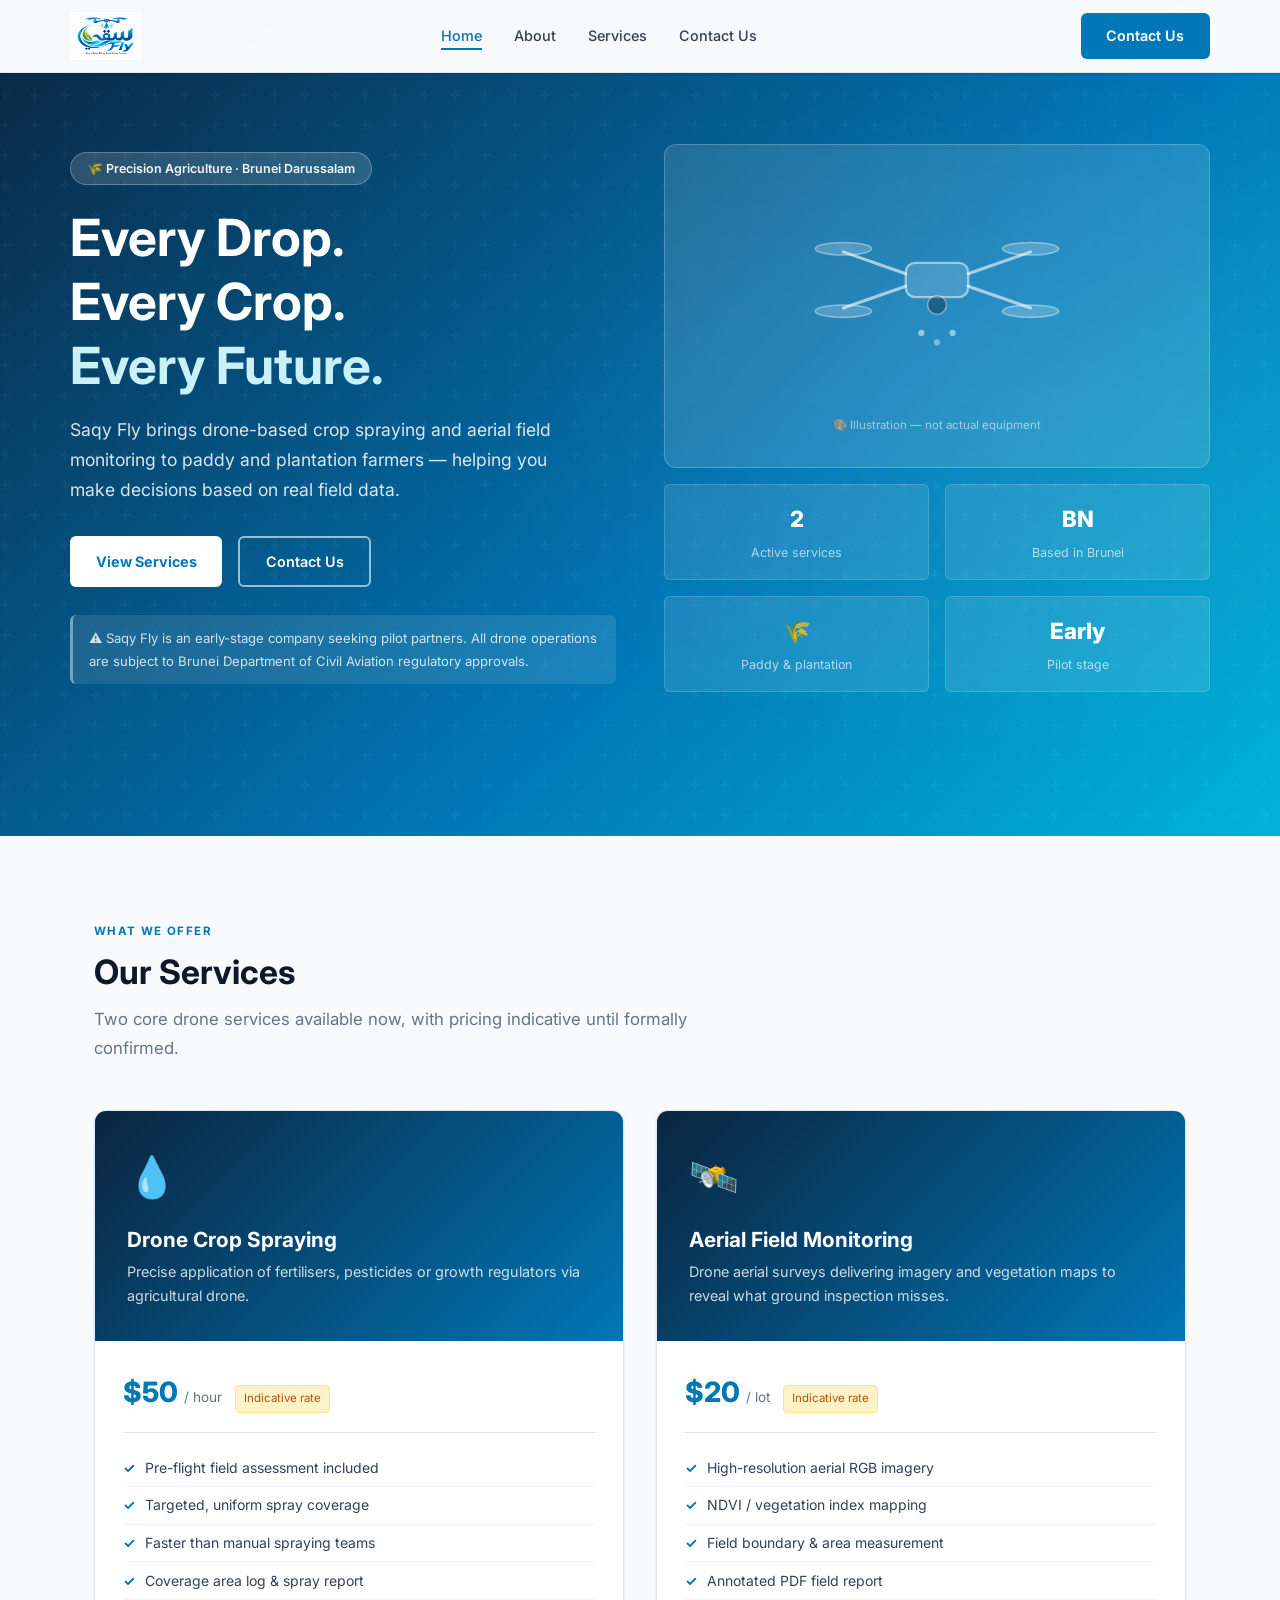
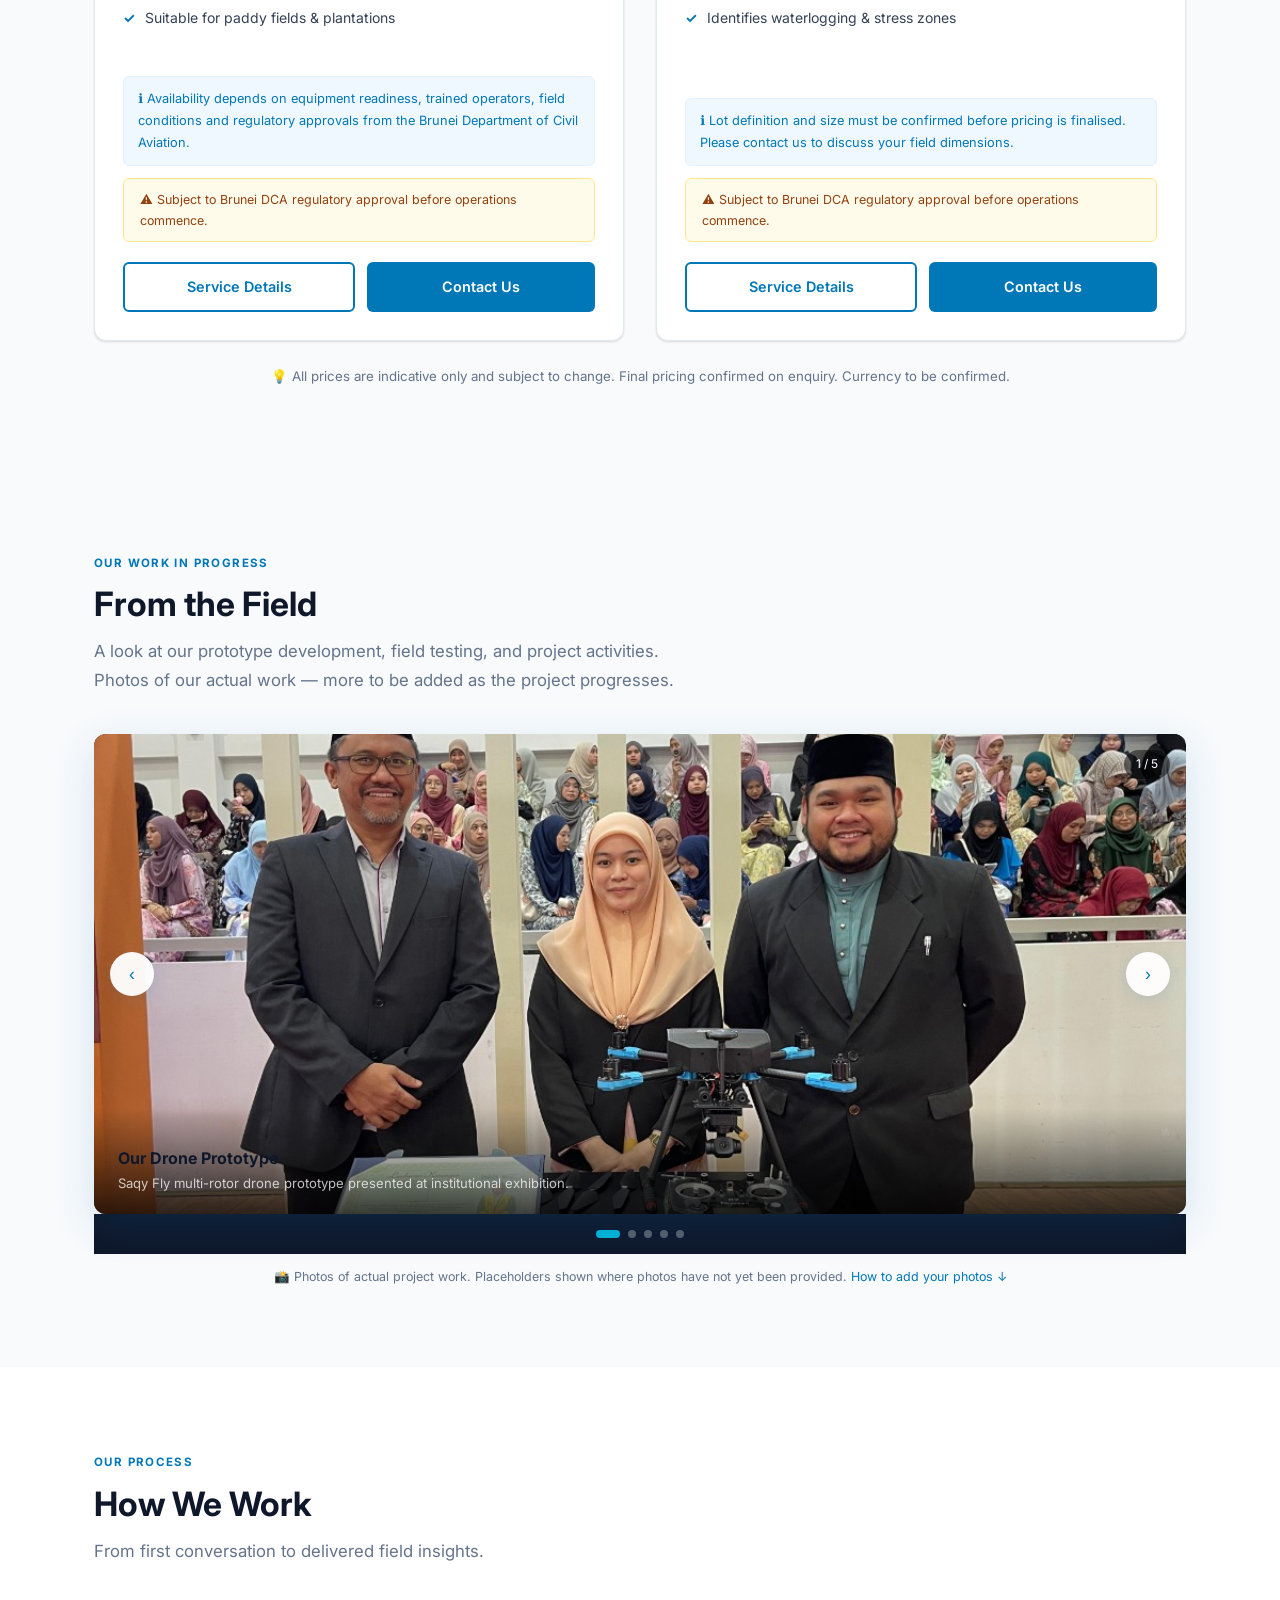
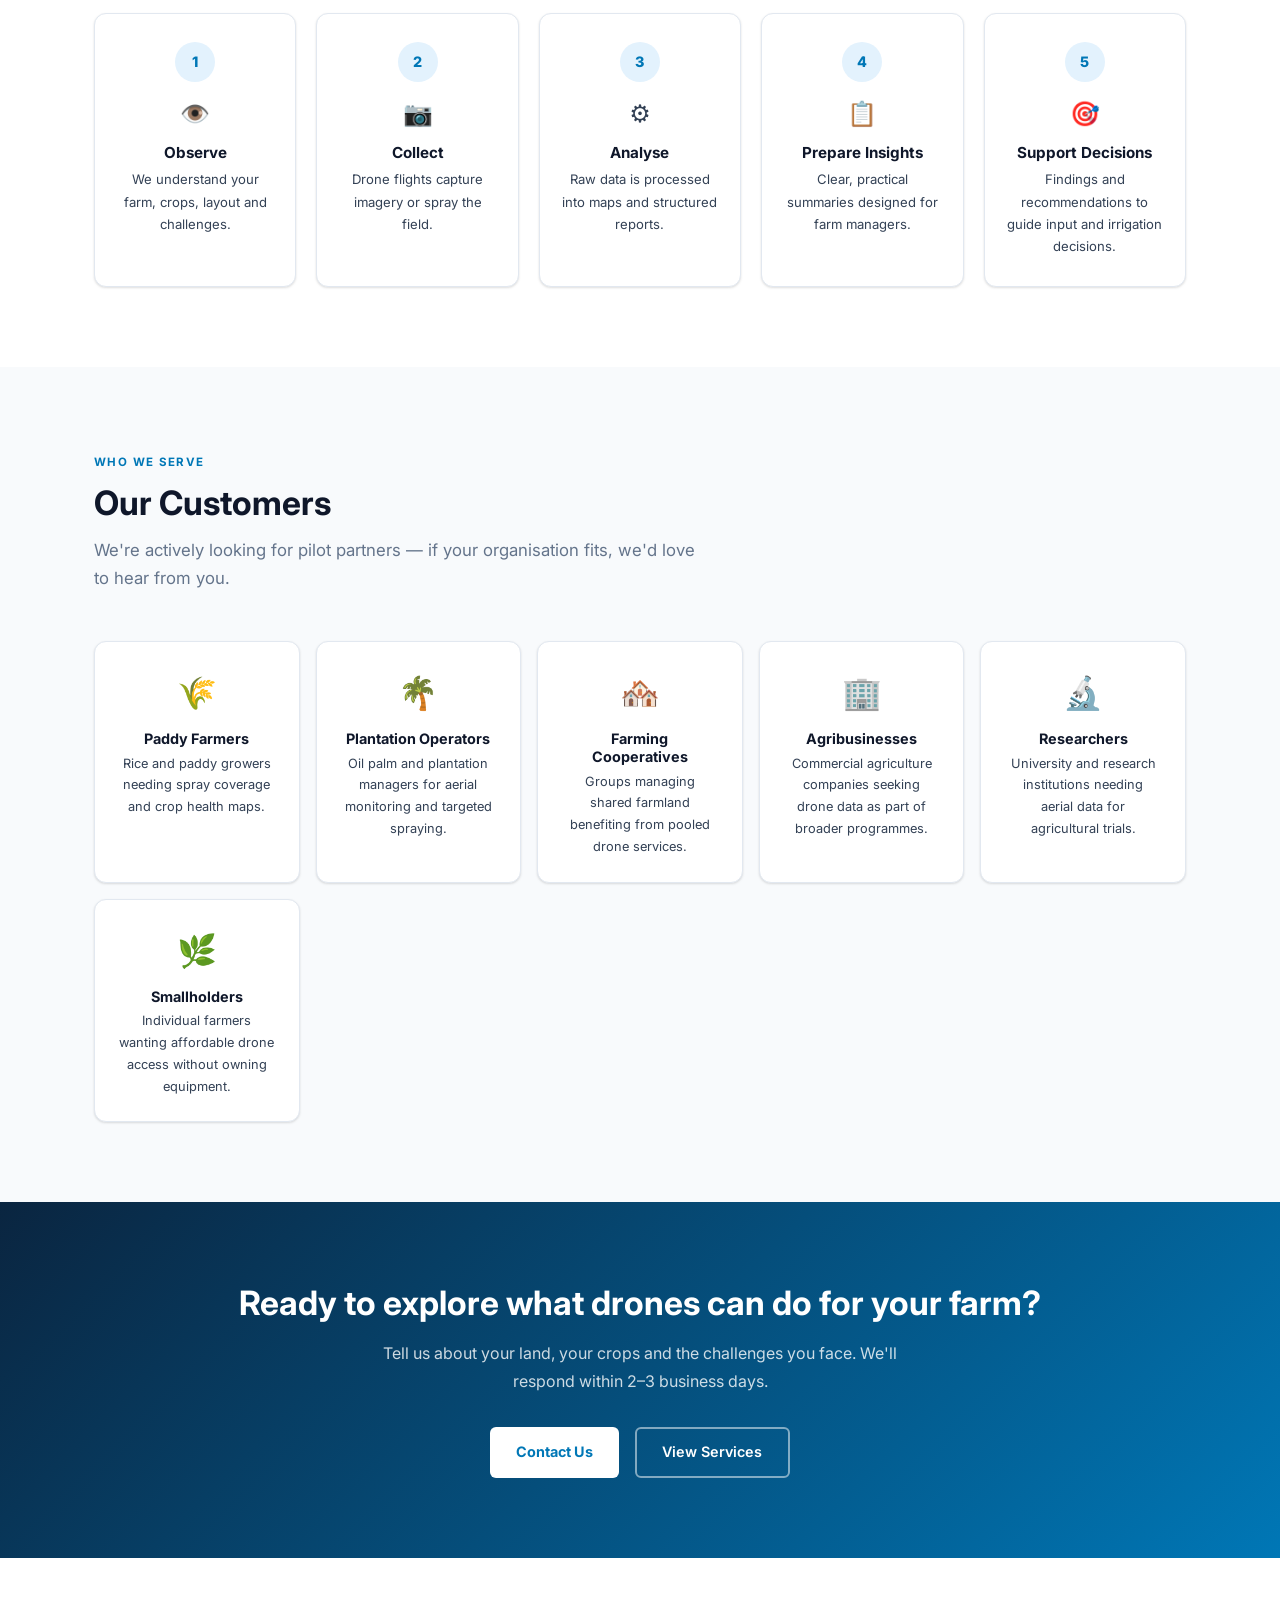
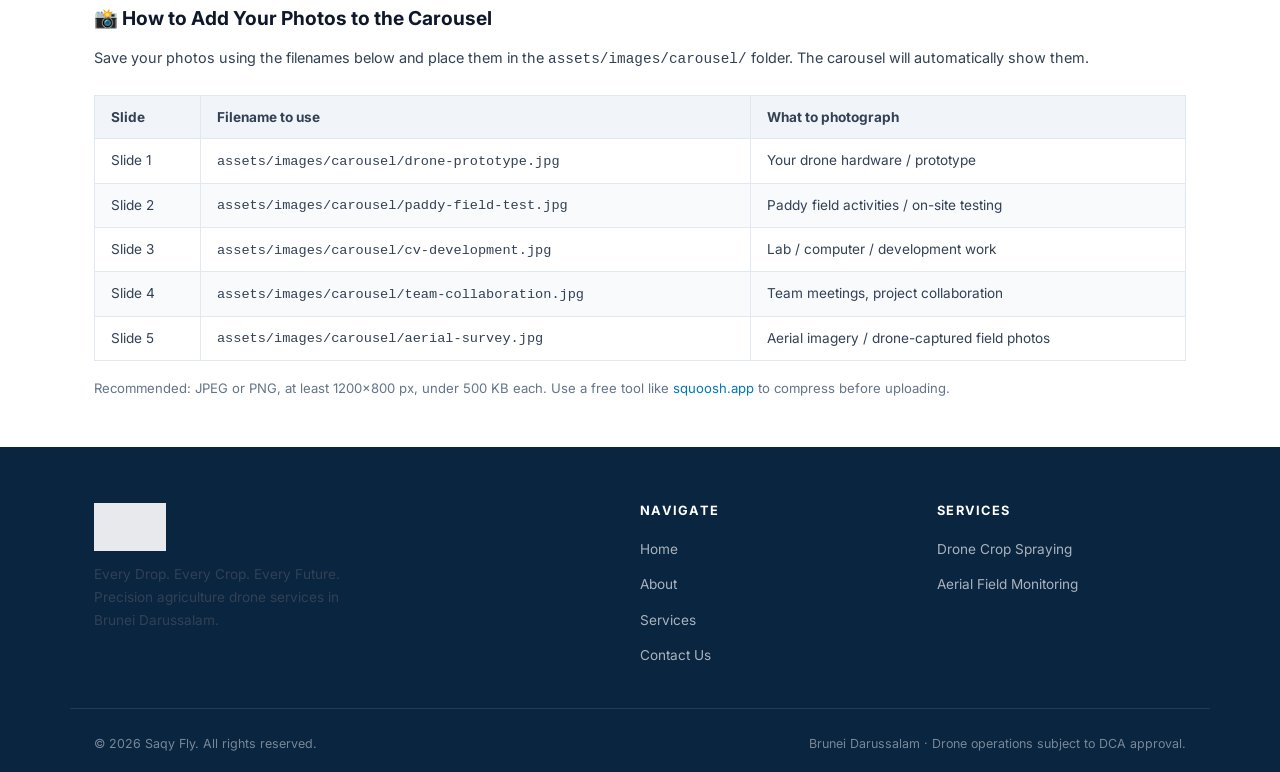
==== commit 3ebb5482: "Add real project photos to carousel and enable video slide support" ====
--- a/index.html
+++ b/index.html
@@ -200,68 +200,48 @@
       <div class="carousel-wrap" id="carousel" role="region" aria-label="Project photo carousel">
         <div class="carousel-track" id="carouselTrack">
 
-          <!-- SLIDE 1 -->
+          <!-- SLIDE 1: Prototype Exhibition -->
           <div class="carousel-slide">
-            <div class="carousel-slide__placeholder">
-              <div class="carousel-slide__placeholder-icon">🚁</div>
-              <h4>Drone Prototype</h4>
-              <p>Replace with your drone photo.<br>Save as: <code>assets/images/carousel/drone-prototype.jpg</code></p>
-            </div>
+            <img src="assets/images/carousel/drone-prototype.jpg" alt="Saqy Fly agricultural drone prototype on display with team members" />
             <div class="carousel-caption">
               <h4>Our Drone Prototype</h4>
-              <p>Agricultural drone under development and pre-flight testing.</p>
-            </div>
-          </div>
-
-          <!-- SLIDE 2 -->
+              <p>Saqy Fly multi-rotor drone prototype presented at institutional exhibition.</p>
+            </div>
+          </div>
+
+          <!-- SLIDE 2: Field Activity -->
           <div class="carousel-slide">
-            <div class="carousel-slide__placeholder">
-              <div class="carousel-slide__placeholder-icon">🌾</div>
-              <h4>Paddy Field Testing</h4>
-              <p>Replace with your field photo.<br>Save as: <code>assets/images/carousel/paddy-field-test.jpg</code></p>
-            </div>
+            <img src="assets/images/carousel/paddy-field-test.jpg" alt="Field survey and observation at paddy field trial plot" />
             <div class="carousel-caption">
-              <h4>Paddy Field Testing</h4>
-              <p>On-site testing and data collection at a paddy field in Brunei.</p>
-            </div>
-          </div>
-
-          <!-- SLIDE 3 -->
+              <h4>Paddy Field Activity</h4>
+              <p>On-site agricultural field inspection and trial plot assessment.</p>
+            </div>
+          </div>
+
+          <!-- SLIDE 3: Presentation & Tech Sharing -->
           <div class="carousel-slide">
-            <div class="carousel-slide__placeholder">
-              <div class="carousel-slide__placeholder-icon">💻</div>
-              <h4>Computer Vision Development</h4>
-              <p>Replace with your lab/development photo.<br>Save as: <code>assets/images/carousel/cv-development.jpg</code></p>
-            </div>
+            <img src="assets/images/carousel/cv-development.jpg" alt="Team presenting UAV 101 and computer vision intro session" />
             <div class="carousel-caption">
-              <h4>Technology Development</h4>
-              <p>Computer vision and image analysis experiments during development.</p>
-            </div>
-          </div>
-
-          <!-- SLIDE 4 -->
+              <h4>UAV &amp; Technology Session</h4>
+              <p>Team presentation on drone systems, computer vision, and UAV fundamentals.</p>
+            </div>
+          </div>
+
+          <!-- SLIDE 4: Aircraft & Aerodynamics Collaboration -->
           <div class="carousel-slide">
-            <div class="carousel-slide__placeholder">
-              <div class="carousel-slide__placeholder-icon">🤝</div>
-              <h4>Project Collaboration</h4>
-              <p>Replace with your team or collaboration photo.<br>Save as: <code>assets/images/carousel/team-collaboration.jpg</code></p>
-            </div>
+            <img src="assets/images/carousel/team-collaboration.jpg" alt="Aerodynamics test models and collaboration" />
             <div class="carousel-caption">
-              <h4>Project Collaboration</h4>
-              <p>Working with partners and supervisors on the Saqy Fly project.</p>
-            </div>
-          </div>
-
-          <!-- SLIDE 5 -->
+              <h4>Aerodynamics &amp; Flight Testing</h4>
+              <p>Collaborative aerodynamic evaluation and RC flight dynamics testing.</p>
+            </div>
+          </div>
+
+          <!-- SLIDE 5: Aerial View -->
           <div class="carousel-slide">
-            <div class="carousel-slide__placeholder">
-              <div class="carousel-slide__placeholder-icon">📡</div>
-              <h4>Aerial Survey</h4>
-              <p>Replace with your aerial imagery photo.<br>Save as: <code>assets/images/carousel/aerial-survey.jpg</code></p>
-            </div>
+            <img src="assets/images/carousel/aerial-survey.jpg" alt="Aerial orthomosaic top-down view of field and crops" />
             <div class="carousel-caption">
               <h4>Aerial Field Survey</h4>
-              <p>Aerial imagery captured during monitoring flight tests.</p>
+              <p>Top-down multispectral &amp; RGB aerial perspective of agricultural vegetation.</p>
             </div>
           </div>
 
--- a/assets/css/style.css
+++ b/assets/css/style.css
@@ -588,6 +588,37 @@
   font-size: 1.75rem;
   margin: 0 auto 1rem;
   border: 2px solid var(--blue-200, #bfdbfe);
+  overflow: hidden;
+}
+.supervision-card__avatar img {
+  width: 100%;
+  height: 100%;
+  object-fit: cover;
+  object-position: center top;
+}
+
+/* Team Members Gallery within Project Team card */
+.team-avatars-row {
+  display: flex;
+  justify-content: center;
+  align-items: center;
+  gap: .75rem;
+  margin: 0 auto 1.25rem;
+  flex-wrap: wrap;
+}
+.team-avatar-img {
+  width: 76px;
+  height: 76px;
+  border-radius: 50%;
+  object-fit: cover;
+  object-position: center top;
+  border: 2.5px solid var(--ocean);
+  box-shadow: 0 4px 12px rgba(0,119,182,.18);
+  background: var(--white);
+  transition: transform var(--transition);
+}
+.team-avatar-img:hover {
+  transform: scale(1.08);
 }
 .supervision-card h4 { font-size: 1rem; margin-bottom: .3rem; }
 .supervision-card__title { font-size: .82rem; color: var(--text-muted); margin-bottom: .15rem; }
@@ -907,3 +938,148 @@
   .carousel-slide img, .carousel-slide__placeholder { height: 260px; }
   .supervision__grid { grid-template-columns: 1fr; }
 }
+
+/* ── SUPERVISORS & INSTITUTIONAL AFFILIATIONS ── */
+.supervisors-section {
+  margin-top: 3.5rem;
+  padding-top: 3rem;
+  border-top: 1px solid var(--border);
+}
+.institution-badges {
+  display: flex;
+  justify-content: center;
+  align-items: center;
+  gap: 2.5rem;
+  margin: 1.5rem 0 2.5rem;
+  flex-wrap: wrap;
+}
+.institution-badge {
+  display: flex;
+  align-items: center;
+  gap: 1rem;
+  background: var(--white);
+  border: 1px solid var(--border);
+  border-radius: var(--radius);
+  padding: .75rem 1.5rem;
+  box-shadow: var(--shadow-sm);
+  transition: transform var(--transition), box-shadow var(--transition);
+}
+.institution-badge:hover {
+  transform: translateY(-2px);
+  box-shadow: var(--shadow);
+}
+.institution-badge img {
+  height: 48px;
+  width: auto;
+  object-fit: contain;
+}
+.institution-badge__info {
+  text-align: left;
+}
+.institution-badge__name {
+  font-size: .88rem;
+  font-weight: 700;
+  color: var(--text-dark);
+  line-height: 1.25;
+}
+.institution-badge__faculty {
+  font-size: .75rem;
+  color: var(--text-muted);
+}
+.supervisors-grid {
+  display: grid;
+  grid-template-columns: repeat(4, 1fr);
+  gap: 1.25rem;
+}
+.supervisor-card {
+  background: var(--white);
+  border: 1px solid var(--border);
+  border-radius: var(--radius);
+  padding: 1.5rem 1rem;
+  text-align: center;
+  box-shadow: var(--shadow-sm);
+  transition: transform var(--transition), box-shadow var(--transition);
+  display: flex;
+  flex-direction: column;
+  align-items: center;
+}
+.supervisor-card:hover {
+  transform: translateY(-3px);
+  box-shadow: var(--shadow);
+}
+.supervisor-photo-wrap {
+  width: 96px;
+  height: 96px;
+  border-radius: 50%;
+  border: 3px solid var(--ocean);
+  box-shadow: 0 4px 12px rgba(0,119,182,.18);
+  margin-bottom: 1rem;
+  overflow: hidden;
+  background: var(--grey-100);
+}
+.supervisor-photo-wrap img {
+  width: 100%;
+  height: 100%;
+  object-fit: cover;
+  object-position: center top;
+}
+.supervisor-card h4 {
+  font-size: .92rem;
+  line-height: 1.35;
+  margin-bottom: .35rem;
+  color: var(--text-dark);
+}
+.supervisor-tag {
+  display: inline-block;
+  font-size: .7rem;
+  font-weight: 700;
+  padding: .2rem .55rem;
+  border-radius: 100px;
+  margin-bottom: .4rem;
+  text-transform: uppercase;
+  letter-spacing: .06em;
+}
+.supervisor-tag--unissa {
+  background: #ecfdf5;
+  color: #047857;
+  border: 1px solid #a7f3d0;
+}
+.supervisor-tag--utm {
+  background: #fef2f2;
+  color: #b91c1c;
+  border: 1px solid #fecaca;
+}
+.supervisor-dept {
+  font-size: .78rem;
+  color: var(--text-muted);
+  line-height: 1.35;
+  margin-top: auto;
+}
+
+@media (max-width: 960px) {
+  .supervisors-grid { grid-template-columns: repeat(2, 1fr); }
+}
+@media (max-width: 560px) {
+  .supervisors-grid { grid-template-columns: 1fr; }
+  .institution-badges { flex-direction: column; gap: 1rem; }
+}
+/* ── VIDEO SUPPORT IN CAROUSEL ── */
+.carousel-slide video {
+  width: 100%;
+  height: 480px;
+  object-fit: cover;
+  display: block;
+  background: #000;
+}
+.carousel-slide iframe {
+  width: 100%;
+  height: 480px;
+  border: none;
+  display: block;
+}
+@media (max-width: 640px) {
+  .carousel-slide video,
+  .carousel-slide iframe {
+    height: 260px;
+  }
+}
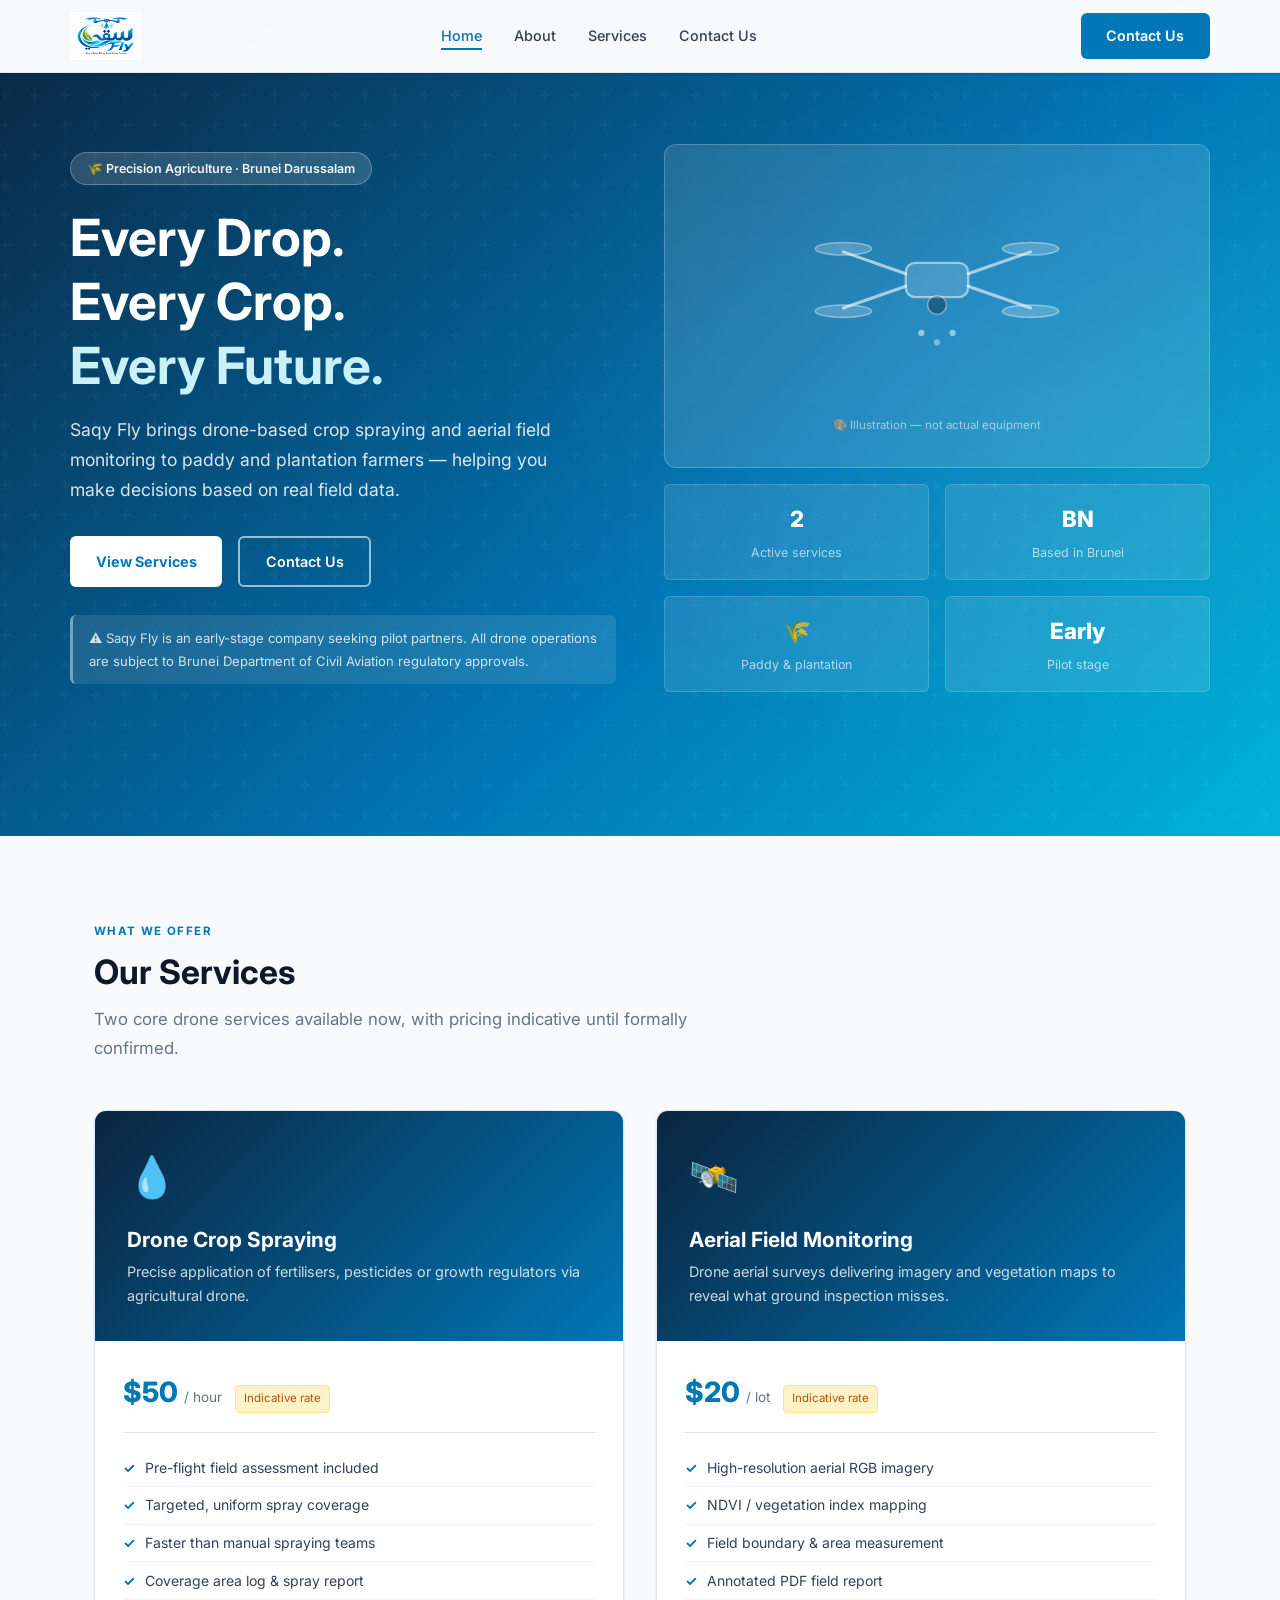
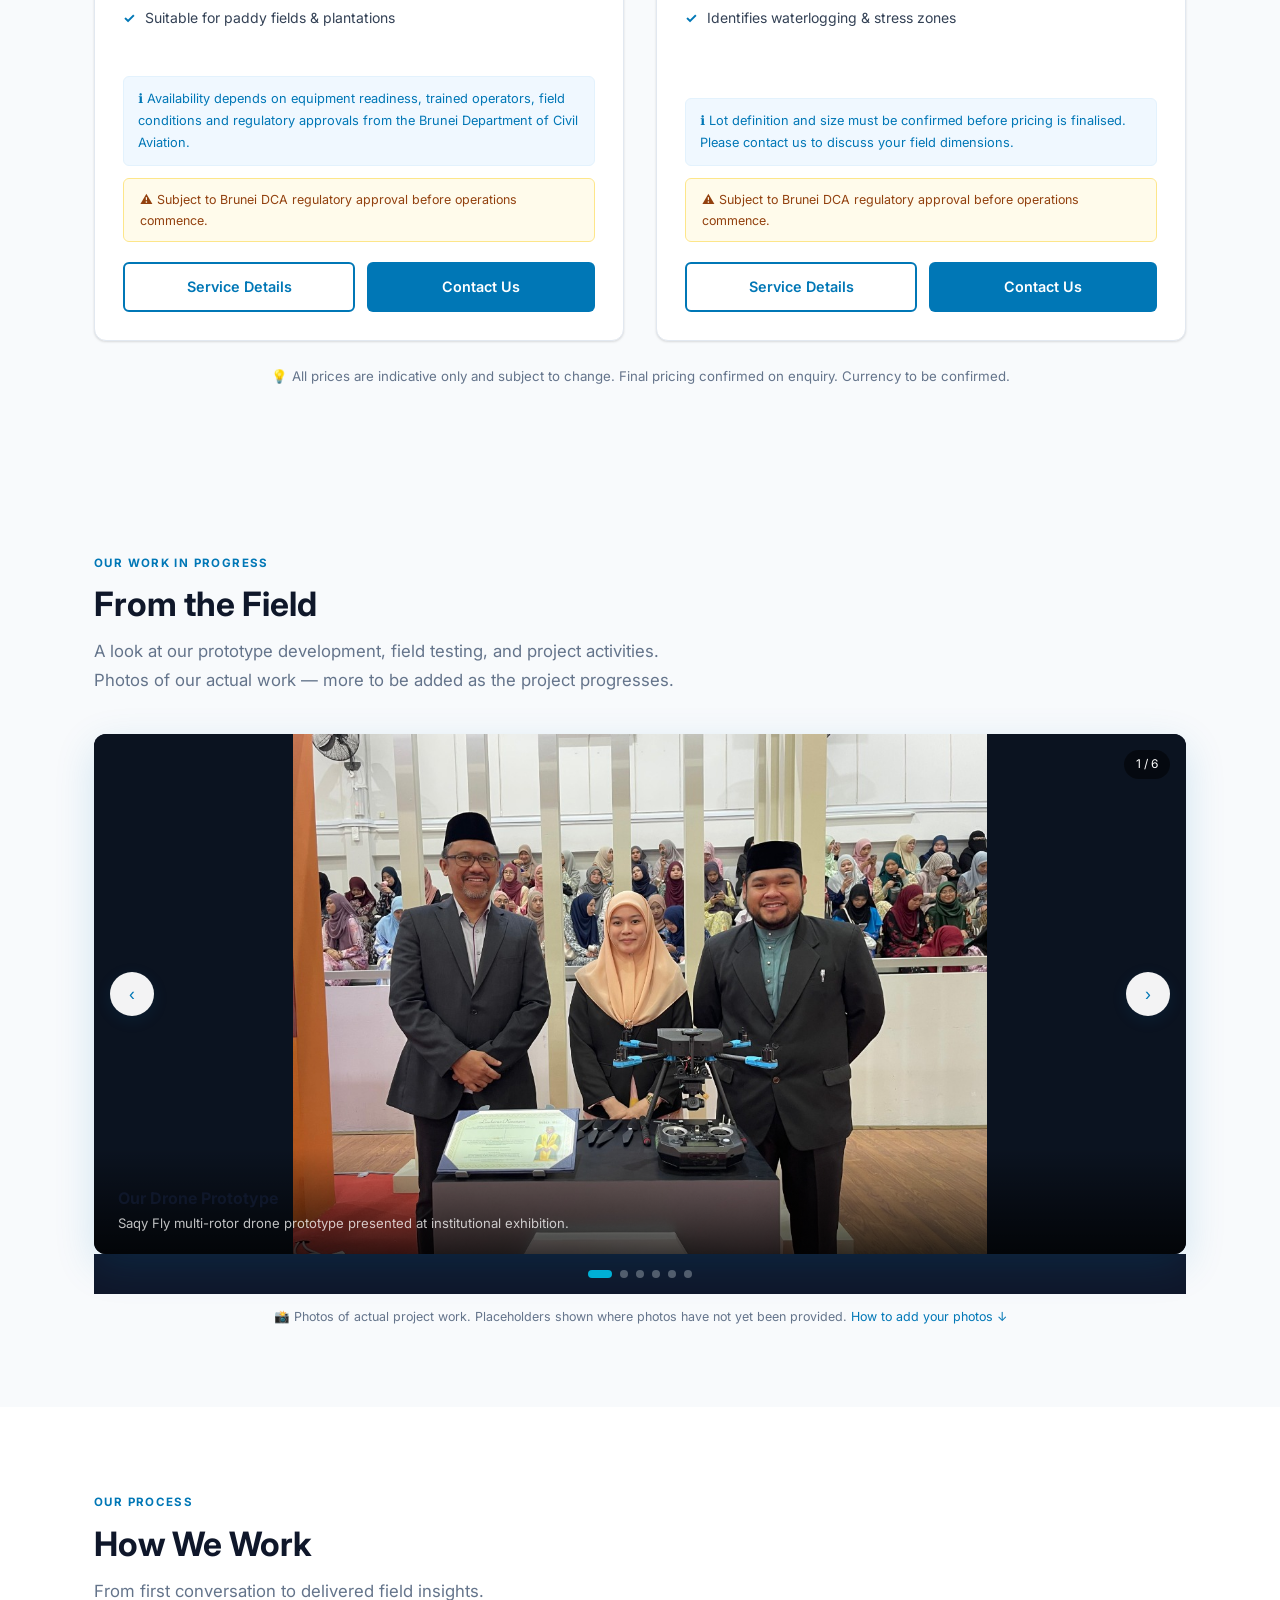
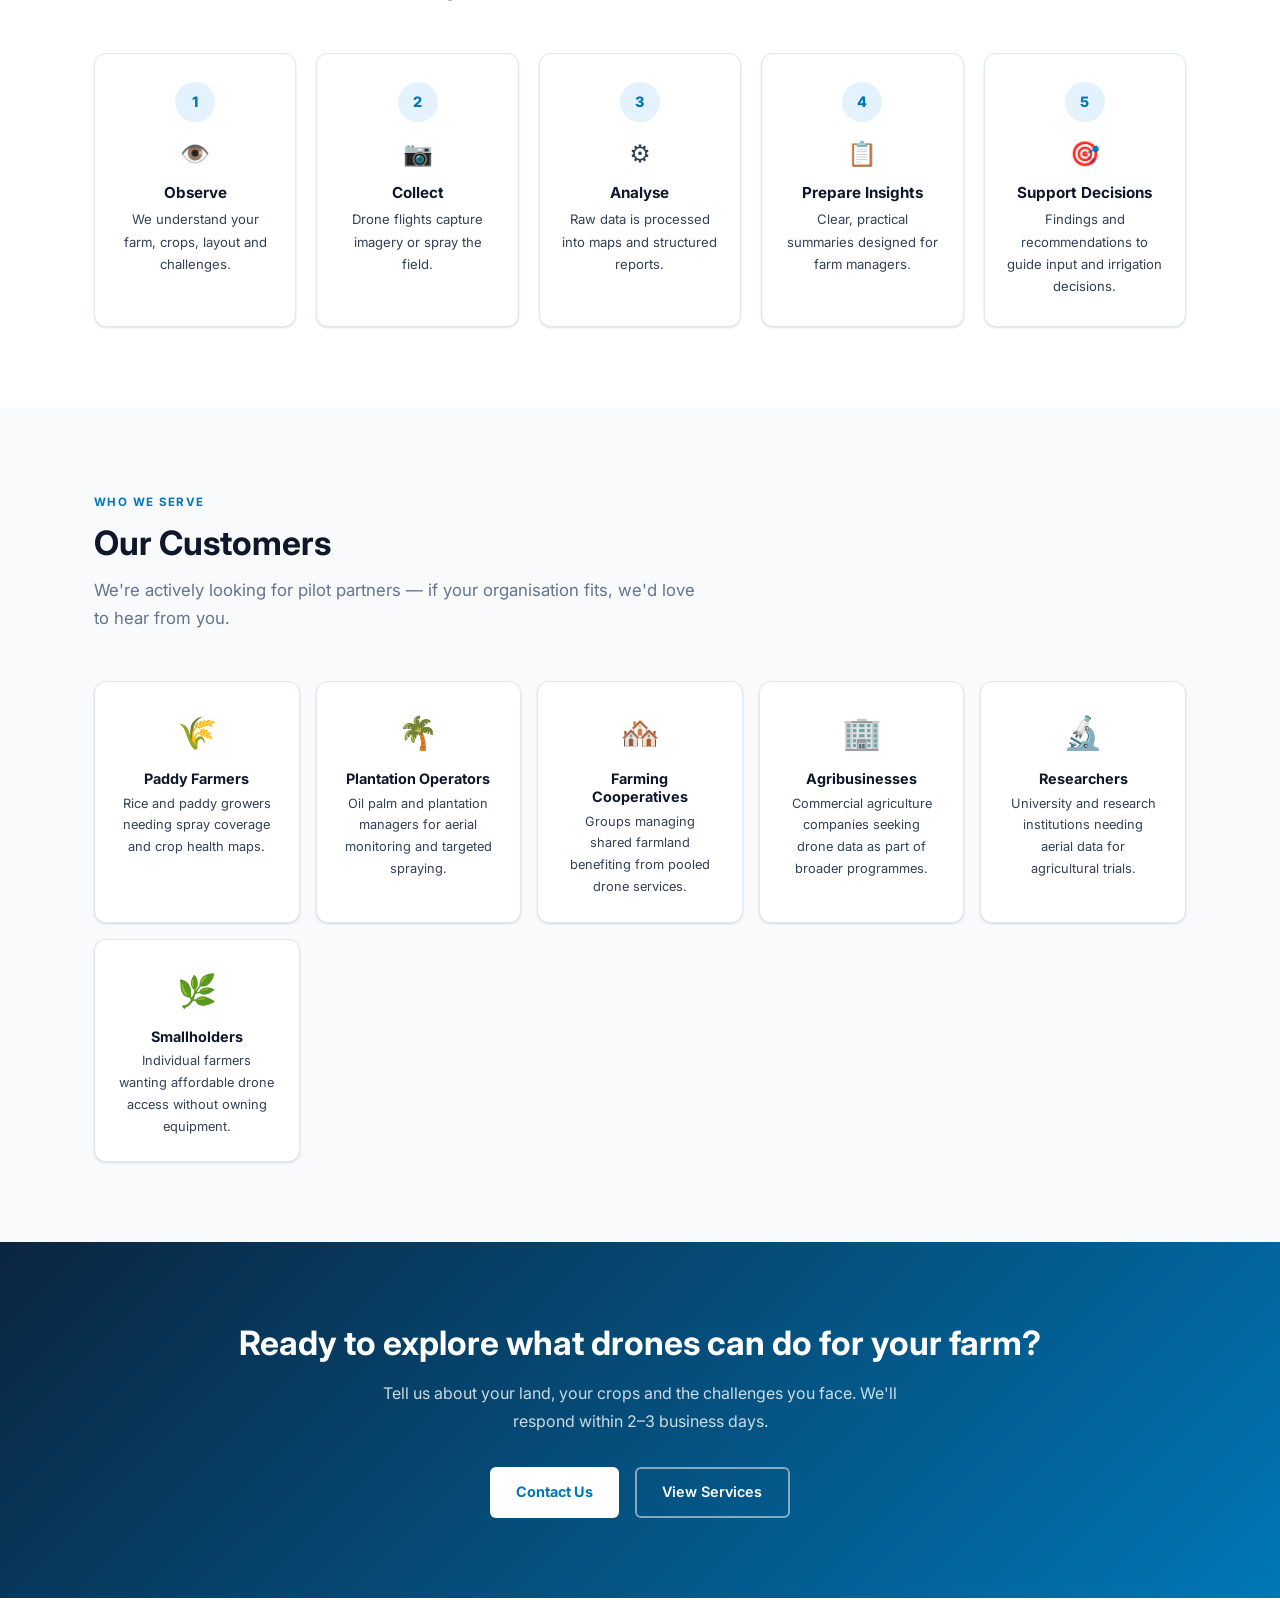
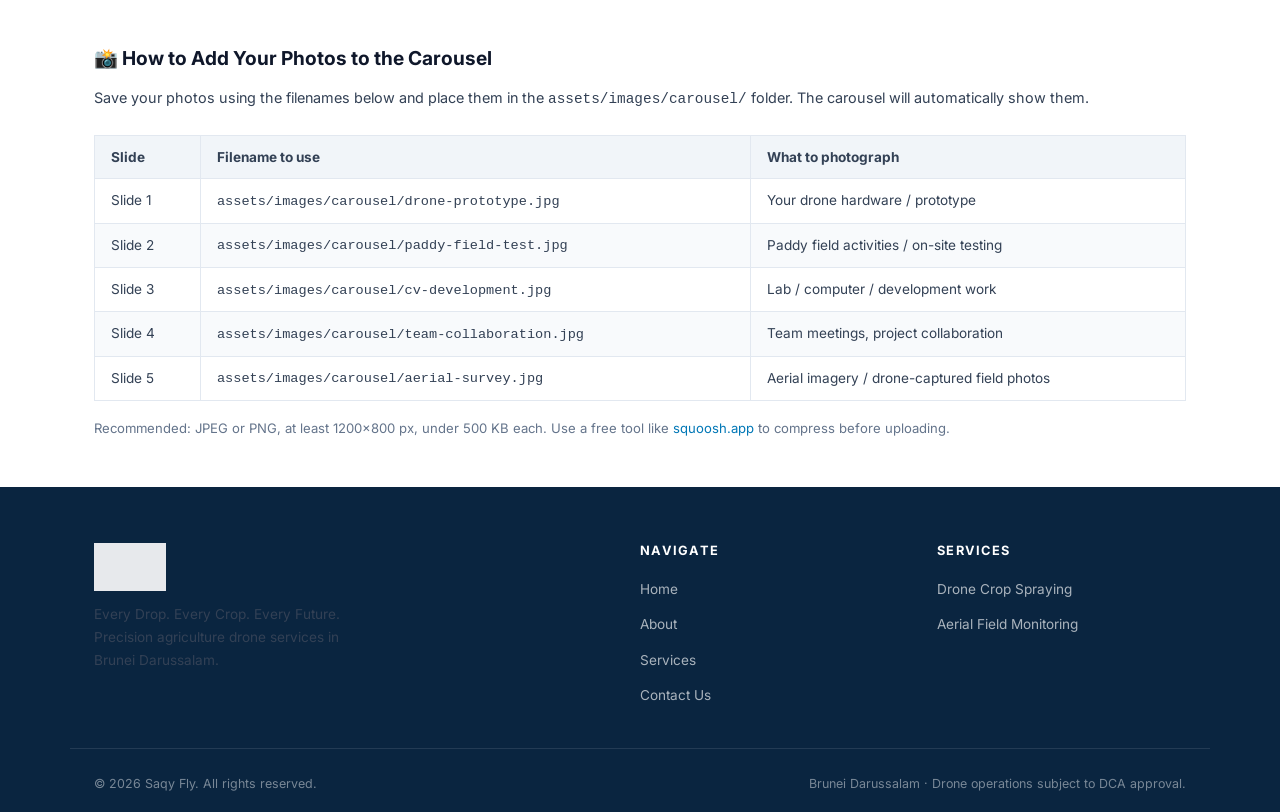
==== commit 8532a7c2: "Add direct MP4 video slide to homepage carousel" ====
--- a/index.html
+++ b/index.html
@@ -242,6 +242,21 @@
             <div class="carousel-caption">
               <h4>Aerial Field Survey</h4>
               <p>Top-down multispectral &amp; RGB aerial perspective of agricultural vegetation.</p>
+            </div>
+          </div>
+
+          <!-- SLIDE 6: Direct MP4 Video Slide -->
+          <!-- ========================================================================= -->
+          <!-- 🎥 VIDEO SLIDE: Put your MP4 file in assets/videos/field-video.mp4         -->
+          <!-- ========================================================================= -->
+          <div class="carousel-slide" id="videoSlide">
+            <video controls playsinline preload="metadata" poster="assets/images/carousel/drone-prototype.jpg">
+              <source src="assets/videos/field-video.mp4" type="video/mp4" />
+              Your browser does not support HTML5 MP4 video.
+            </video>
+            <div class="carousel-caption">
+              <h4>Field Testing &amp; Flight Demonstration</h4>
+              <p>Watch our drone flight operations, testing, and field activity in action.</p>
             </div>
           </div>
 
--- a/assets/css/style.css
+++ b/assets/css/style.css
@@ -434,12 +434,20 @@
 .carousel-slide {
   min-width: 100%;
   position: relative;
+  display: flex;
+  align-items: center;
+  justify-content: center;
+  background: #0b1320;
+  height: 520px;
 }
 .carousel-slide img {
-  width: 100%;
-  height: 480px;
-  object-fit: cover;
+  max-width: 100%;
+  max-height: 520px;
+  width: auto;
+  height: auto;
+  object-fit: contain;
   display: block;
+  margin: 0 auto;
 }
 .carousel-slide__placeholder {
   width: 100%;
@@ -1065,21 +1073,29 @@
 }
 /* ── VIDEO SUPPORT IN CAROUSEL ── */
 .carousel-slide video {
-  width: 100%;
-  height: 480px;
-  object-fit: cover;
+  max-width: 100%;
+  max-height: 520px;
+  width: auto;
+  height: auto;
+  object-fit: contain;
   display: block;
   background: #000;
+  margin: 0 auto;
 }
 .carousel-slide iframe {
   width: 100%;
-  height: 480px;
+  height: 520px;
   border: none;
   display: block;
 }
 @media (max-width: 640px) {
+  .carousel-slide {
+    height: 320px;
+  }
+  .carousel-slide img,
   .carousel-slide video,
   .carousel-slide iframe {
-    height: 260px;
+    max-height: 320px;
+    height: auto;
   }
 }
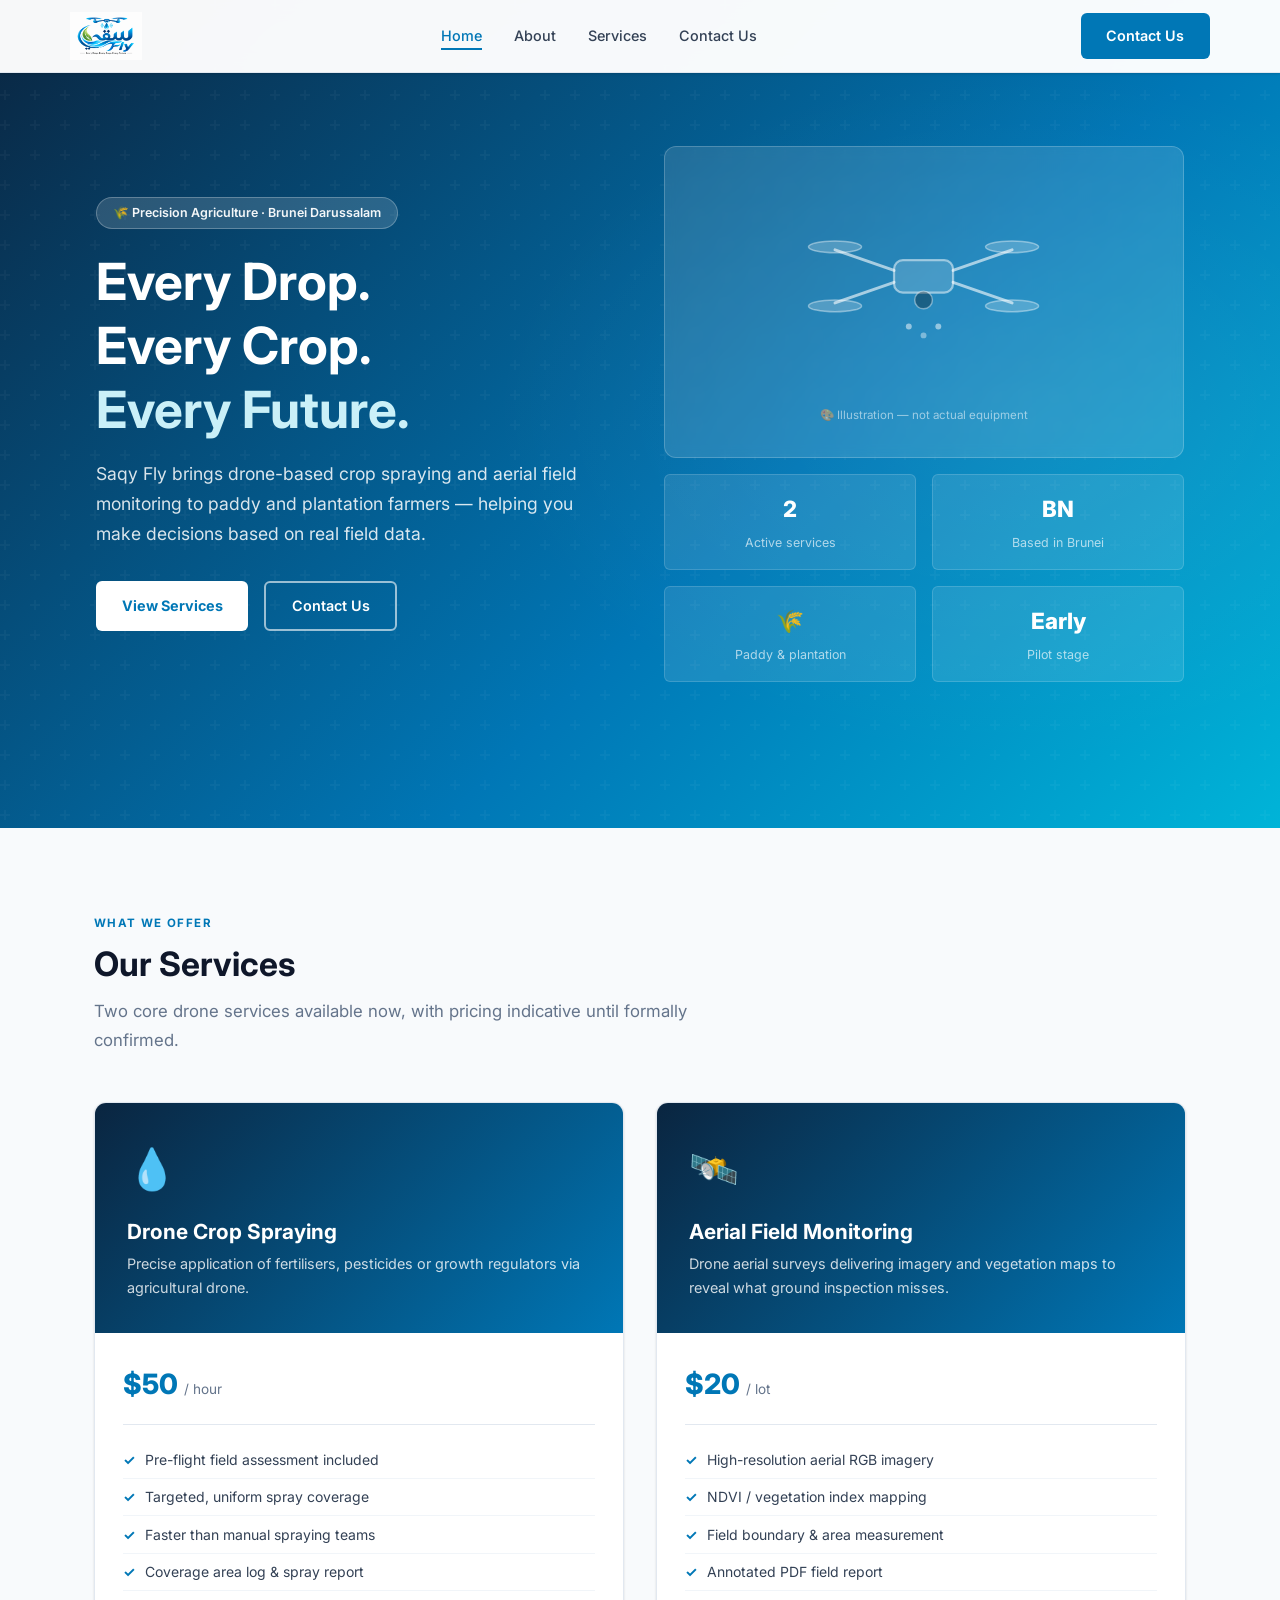
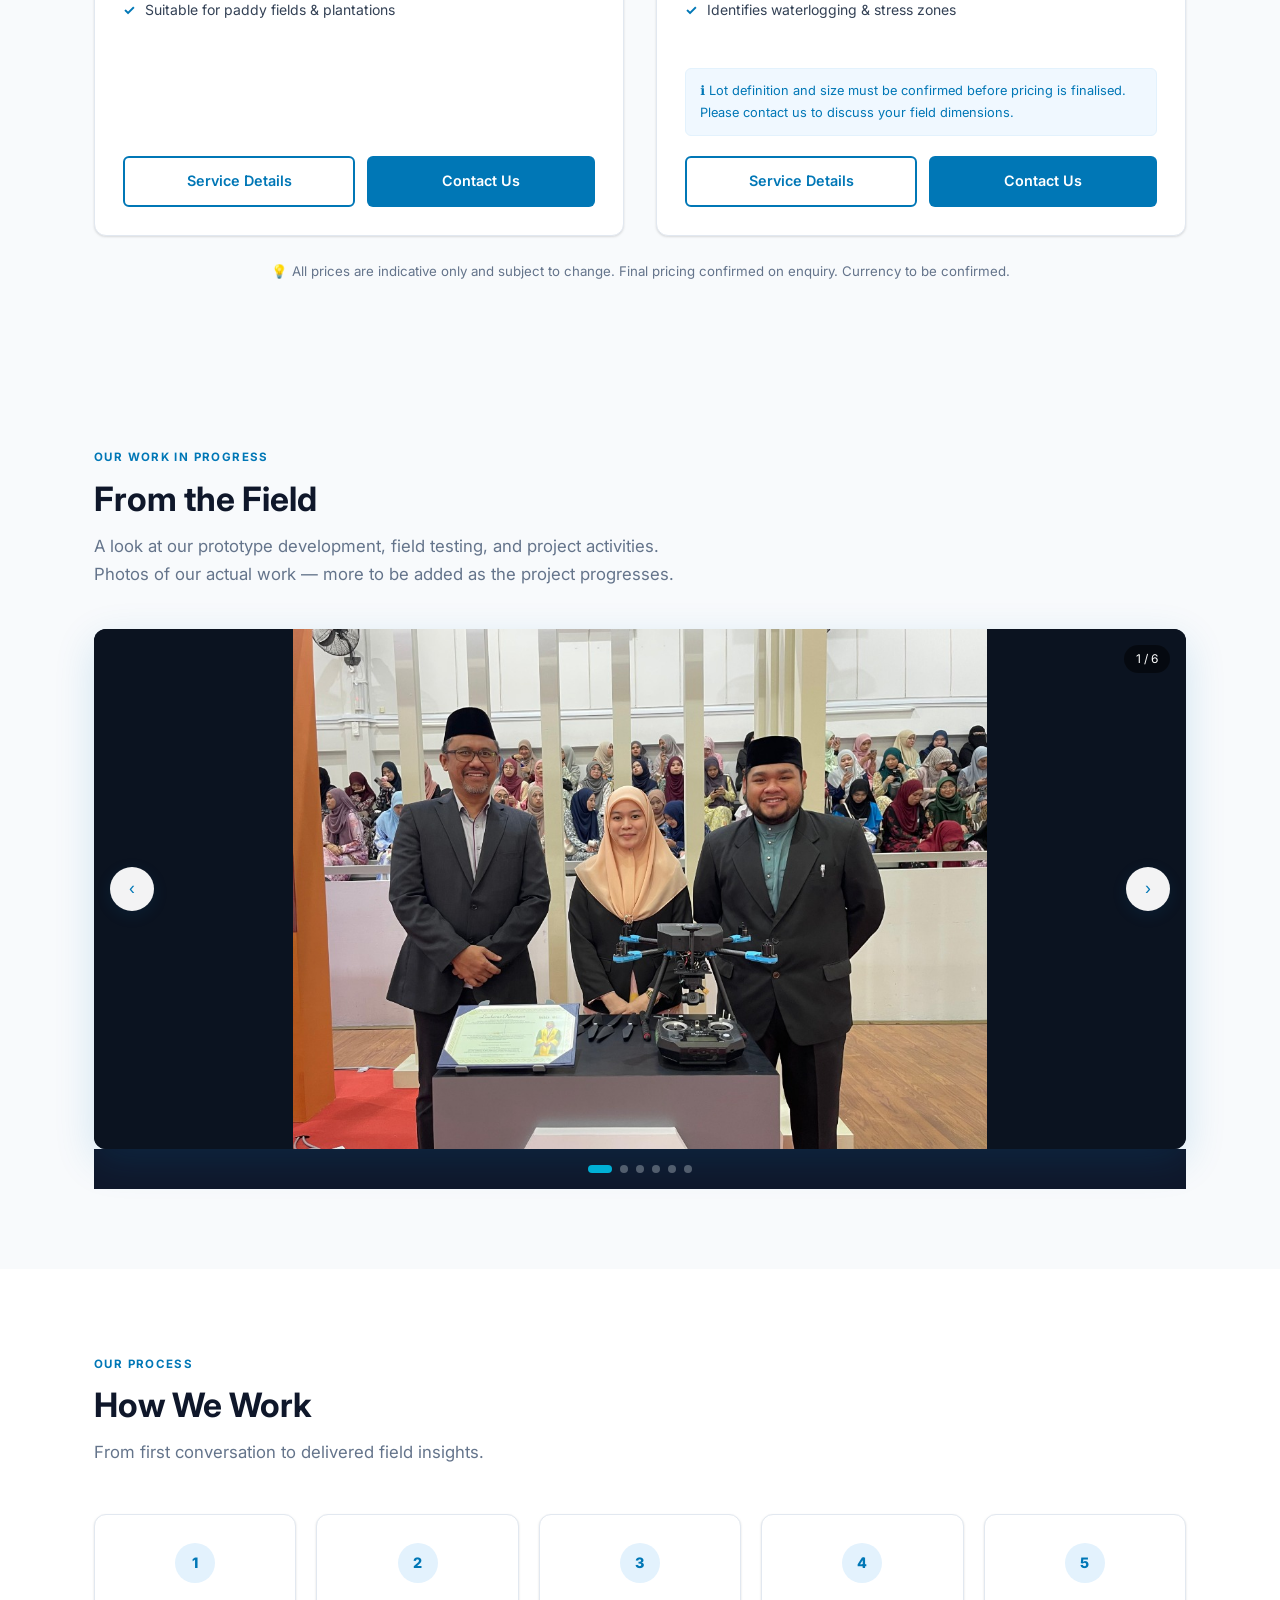
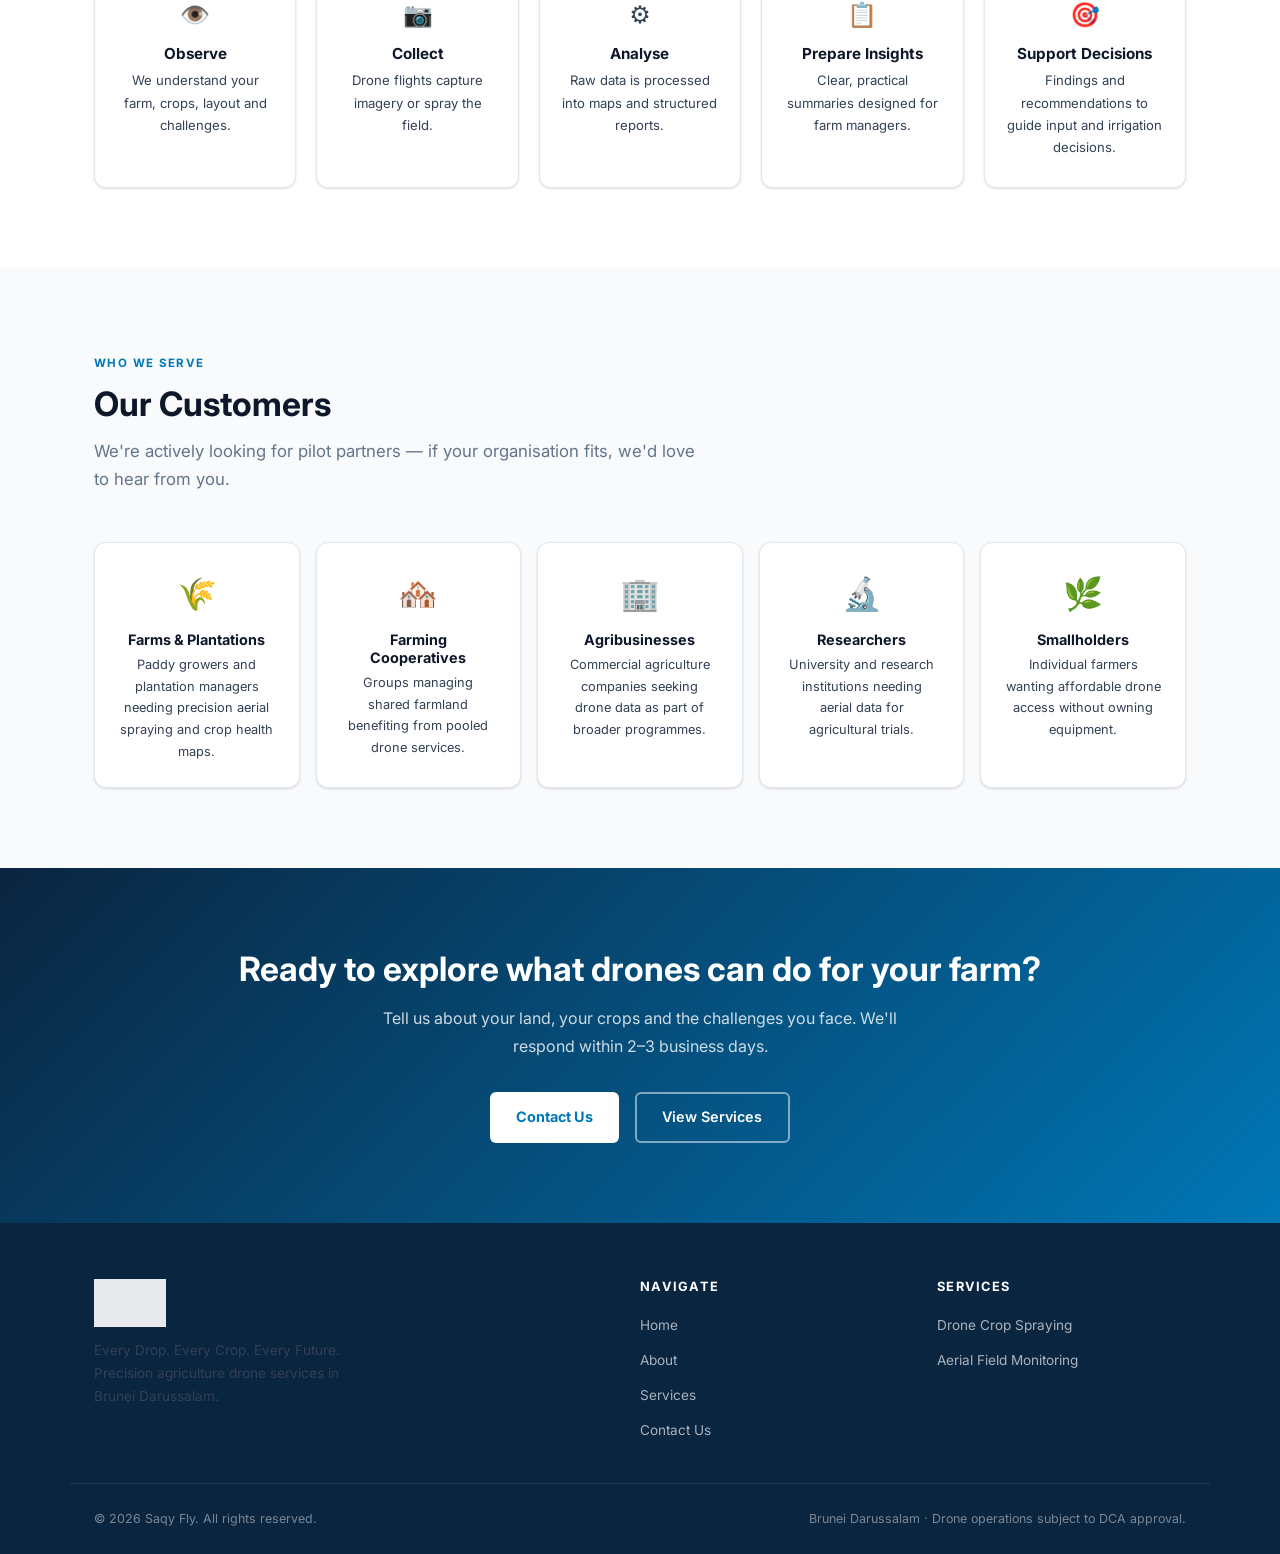
==== commit 0a9ab14e: "Instructions for adding photos to a carousel and file recommendations (6ade9ed7ad10b0b93832870b)" ====
--- a/index.html
+++ b/index.html
@@ -61,9 +61,6 @@
         <div class="hero__actions">
           <a href="/services/" class="btn btn-white">View Services</a>
           <a href="/contact/" class="btn btn-outline" style="border-color:rgba(255,255,255,.6);color:#fff;">Contact Us</a>
-        </div>
-        <div class="hero__notice">
-          ⚠️ Saqy Fly is an early-stage company seeking pilot partners. All drone operations are subject to Brunei Department of Civil Aviation regulatory approvals.
         </div>
       </div>
       <div class="hero__visual">
@@ -127,7 +124,6 @@
             <div class="service-card__price">
               <span class="amount">$50</span>
               <span class="unit">/ hour</span>
-              <span class="price-note">Indicative rate</span>
             </div>
             <ul class="service-card__features">
               <li>Pre-flight field assessment included</li>
@@ -136,10 +132,6 @@
               <li>Coverage area log &amp; spray report</li>
               <li>Suitable for paddy fields &amp; plantations</li>
             </ul>
-            <div class="availability-note">
-              ℹ️ Availability depends on equipment readiness, trained operators, field conditions and regulatory approvals from the Brunei Department of Civil Aviation.
-            </div>
-            <div class="regulatory-note">⚠️ Subject to Brunei DCA regulatory approval before operations commence.</div>
             <div class="service-card__actions" style="margin-top:1.25rem;">
               <a href="/services/#spraying" class="btn btn-outline">Service Details</a>
               <a href="/contact/?service=spraying" class="btn btn-primary">Contact Us</a>
@@ -158,7 +150,6 @@
             <div class="service-card__price">
               <span class="amount">$20</span>
               <span class="unit">/ lot</span>
-              <span class="price-note">Indicative rate</span>
             </div>
             <ul class="service-card__features">
               <li>High-resolution aerial RGB imagery</li>
@@ -170,7 +161,6 @@
             <div class="availability-note">
               ℹ️ Lot definition and size must be confirmed before pricing is finalised. Please contact us to discuss your field dimensions.
             </div>
-            <div class="regulatory-note">⚠️ Subject to Brunei DCA regulatory approval before operations commence.</div>
             <div class="service-card__actions" style="margin-top:1.25rem;">
               <a href="/services/#monitoring" class="btn btn-outline">Service Details</a>
               <a href="/contact/?service=monitoring" class="btn btn-primary">Contact Us</a>
@@ -203,46 +193,26 @@
           <!-- SLIDE 1: Prototype Exhibition -->
           <div class="carousel-slide">
             <img src="assets/images/carousel/drone-prototype.jpg" alt="Saqy Fly agricultural drone prototype on display with team members" />
-            <div class="carousel-caption">
-              <h4>Our Drone Prototype</h4>
-              <p>Saqy Fly multi-rotor drone prototype presented at institutional exhibition.</p>
-            </div>
           </div>
 
           <!-- SLIDE 2: Field Activity -->
           <div class="carousel-slide">
             <img src="assets/images/carousel/paddy-field-test.jpg" alt="Field survey and observation at paddy field trial plot" />
-            <div class="carousel-caption">
-              <h4>Paddy Field Activity</h4>
-              <p>On-site agricultural field inspection and trial plot assessment.</p>
-            </div>
           </div>
 
           <!-- SLIDE 3: Presentation & Tech Sharing -->
           <div class="carousel-slide">
             <img src="assets/images/carousel/cv-development.jpg" alt="Team presenting UAV 101 and computer vision intro session" />
-            <div class="carousel-caption">
-              <h4>UAV &amp; Technology Session</h4>
-              <p>Team presentation on drone systems, computer vision, and UAV fundamentals.</p>
-            </div>
           </div>
 
           <!-- SLIDE 4: Aircraft & Aerodynamics Collaboration -->
           <div class="carousel-slide">
             <img src="assets/images/carousel/team-collaboration.jpg" alt="Aerodynamics test models and collaboration" />
-            <div class="carousel-caption">
-              <h4>Aerodynamics &amp; Flight Testing</h4>
-              <p>Collaborative aerodynamic evaluation and RC flight dynamics testing.</p>
-            </div>
           </div>
 
           <!-- SLIDE 5: Aerial View -->
           <div class="carousel-slide">
             <img src="assets/images/carousel/aerial-survey.jpg" alt="Aerial orthomosaic top-down view of field and crops" />
-            <div class="carousel-caption">
-              <h4>Aerial Field Survey</h4>
-              <p>Top-down multispectral &amp; RGB aerial perspective of agricultural vegetation.</p>
-            </div>
           </div>
 
           <!-- SLIDE 6: Direct MP4 Video Slide -->
@@ -254,10 +224,6 @@
               <source src="assets/videos/field-video.mp4" type="video/mp4" />
               Your browser does not support HTML5 MP4 video.
             </video>
-            <div class="carousel-caption">
-              <h4>Field Testing &amp; Flight Demonstration</h4>
-              <p>Watch our drone flight operations, testing, and field activity in action.</p>
-            </div>
           </div>
 
         </div><!-- /carousel-track -->
@@ -271,11 +237,6 @@
 
       <!-- Dots -->
       <div class="carousel-dots" id="carouselDots" role="tablist" aria-label="Carousel slides"></div>
-
-      <p style="font-size:.78rem; color:var(--text-muted); text-align:center; margin-top:.75rem;">
-        📸 Photos of actual project work. Placeholders shown where photos have not yet been provided.
-        <a href="#photo-guide" style="color:var(--ocean);">How to add your photos ↓</a>
-      </p>
     </div>
   </section>
 
@@ -329,13 +290,8 @@
       <div class="customers-grid">
         <div class="customer-card">
           <div class="customer-card__icon">🌾</div>
-          <h4>Paddy Farmers</h4>
-          <p>Rice and paddy growers needing spray coverage and crop health maps.</p>
-        </div>
-        <div class="customer-card">
-          <div class="customer-card__icon">🌴</div>
-          <h4>Plantation Operators</h4>
-          <p>Oil palm and plantation managers for aerial monitoring and targeted spraying.</p>
+          <h4>Farms &amp; Plantations</h4>
+          <p>Paddy growers and plantation managers needing precision aerial spraying and crop health maps.</p>
         </div>
         <div class="customer-card">
           <div class="customer-card__icon">🏘️</div>
@@ -372,33 +328,6 @@
       </div>
     </div>
   </div>
-
-  <!-- ══ PHOTO GUIDE (anchor for link above) ══ -->
-  <section id="photo-guide" style="background:var(--white); padding:3rem 0;">
-    <div class="container">
-      <h3 style="margin-bottom:1rem;">📸 How to Add Your Photos to the Carousel</h3>
-      <p style="margin-bottom:1.5rem; font-size:.9rem;">Save your photos using the filenames below and place them in the <code>assets/images/carousel/</code> folder. The carousel will automatically show them.</p>
-      <div style="overflow-x:auto;">
-        <table style="width:100%; border-collapse:collapse; font-size:.85rem;">
-          <thead>
-            <tr style="background:var(--grey-100);">
-              <th style="padding:.6rem 1rem; text-align:left; border:1px solid var(--border);">Slide</th>
-              <th style="padding:.6rem 1rem; text-align:left; border:1px solid var(--border);">Filename to use</th>
-              <th style="padding:.6rem 1rem; text-align:left; border:1px solid var(--border);">What to photograph</th>
-            </tr>
-          </thead>
-          <tbody>
-            <tr><td style="padding:.6rem 1rem; border:1px solid var(--border);">Slide 1</td><td style="padding:.6rem 1rem; border:1px solid var(--border);"><code>assets/images/carousel/drone-prototype.jpg</code></td><td style="padding:.6rem 1rem; border:1px solid var(--border);">Your drone hardware / prototype</td></tr>
-            <tr style="background:var(--grey-50);"><td style="padding:.6rem 1rem; border:1px solid var(--border);">Slide 2</td><td style="padding:.6rem 1rem; border:1px solid var(--border);"><code>assets/images/carousel/paddy-field-test.jpg</code></td><td style="padding:.6rem 1rem; border:1px solid var(--border);">Paddy field activities / on-site testing</td></tr>
-            <tr><td style="padding:.6rem 1rem; border:1px solid var(--border);">Slide 3</td><td style="padding:.6rem 1rem; border:1px solid var(--border);"><code>assets/images/carousel/cv-development.jpg</code></td><td style="padding:.6rem 1rem; border:1px solid var(--border);">Lab / computer / development work</td></tr>
-            <tr style="background:var(--grey-50);"><td style="padding:.6rem 1rem; border:1px solid var(--border);">Slide 4</td><td style="padding:.6rem 1rem; border:1px solid var(--border);"><code>assets/images/carousel/team-collaboration.jpg</code></td><td style="padding:.6rem 1rem; border:1px solid var(--border);">Team meetings, project collaboration</td></tr>
-            <tr><td style="padding:.6rem 1rem; border:1px solid var(--border);">Slide 5</td><td style="padding:.6rem 1rem; border:1px solid var(--border);"><code>assets/images/carousel/aerial-survey.jpg</code></td><td style="padding:.6rem 1rem; border:1px solid var(--border);">Aerial imagery / drone-captured field photos</td></tr>
-          </tbody>
-        </table>
-      </div>
-      <p style="margin-top:1rem; font-size:.82rem; color:var(--text-muted);">Recommended: JPEG or PNG, at least 1200×800 px, under 500 KB each. Use a free tool like <a href="https://squoosh.app" target="_blank">squoosh.app</a> to compress before uploading.</p>
-    </div>
-  </section>
 
   <!-- ══ FOOTER ══ -->
   <footer class="footer">
